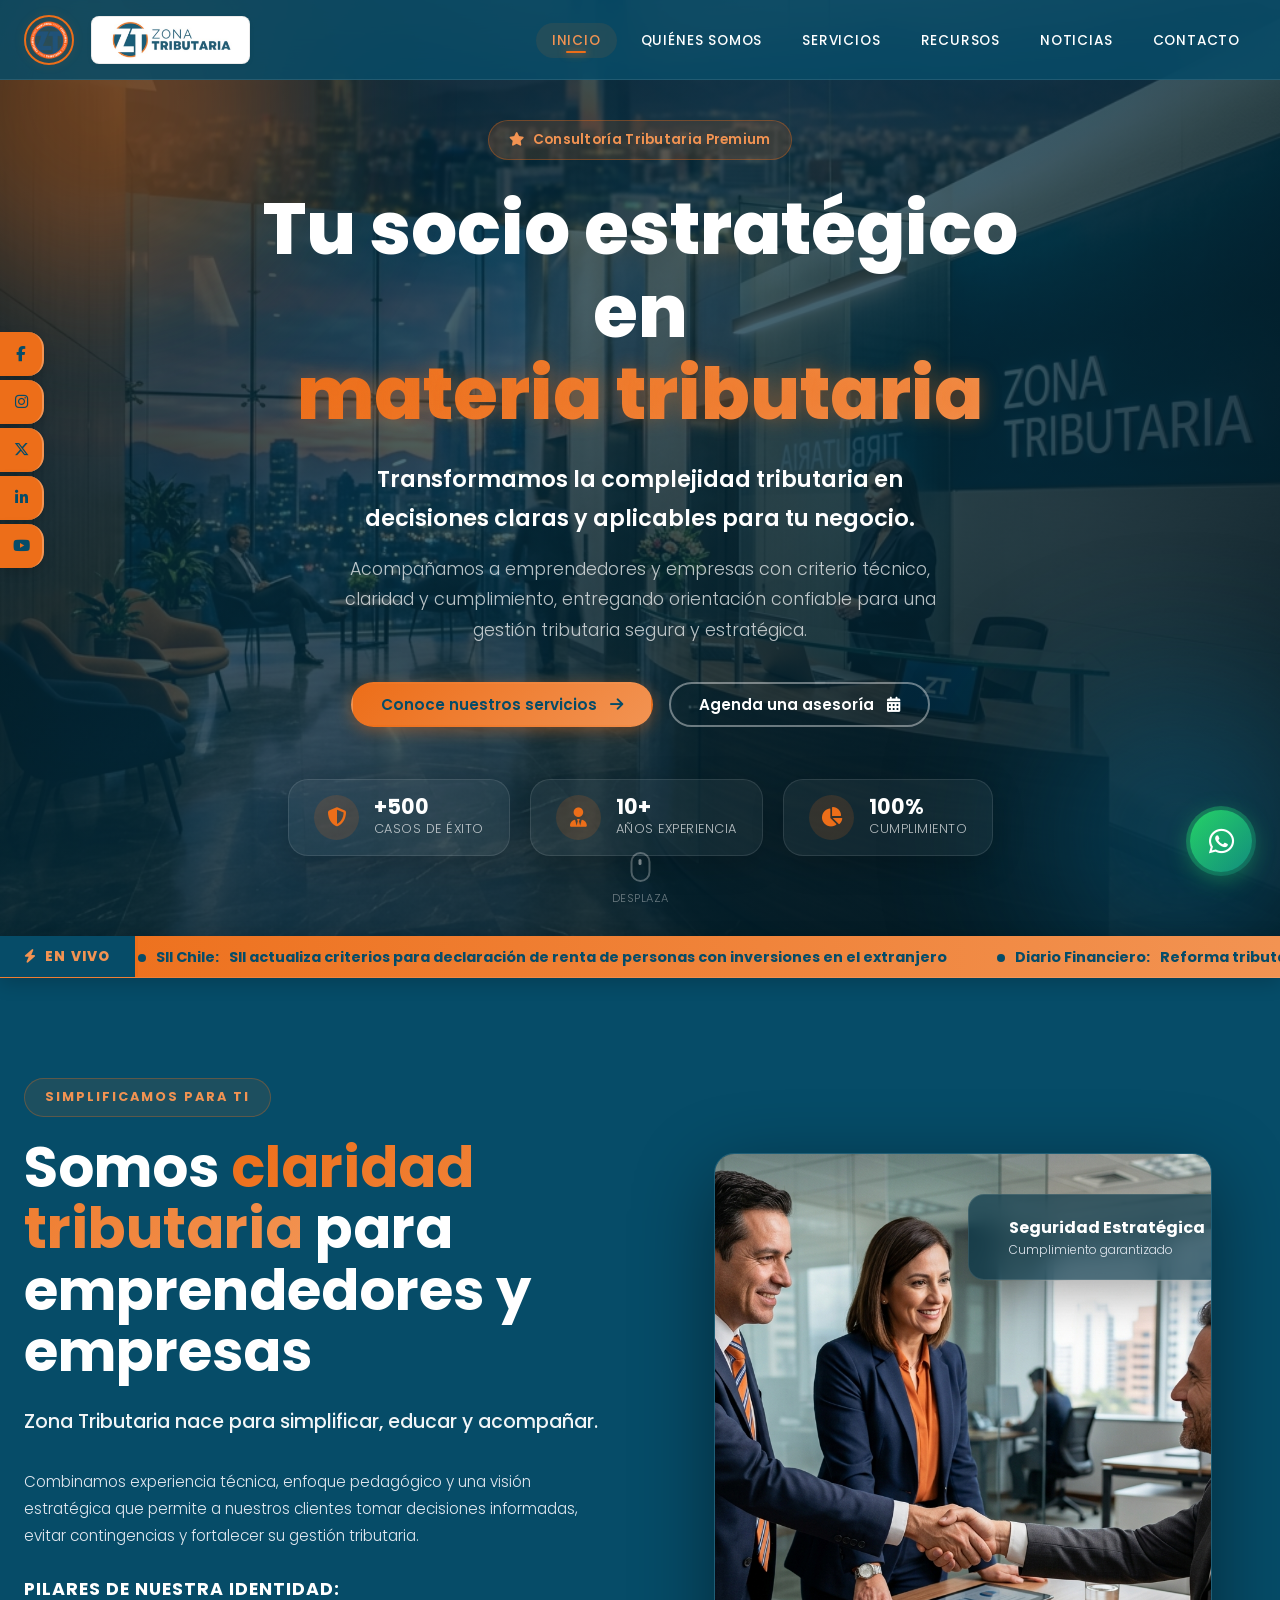
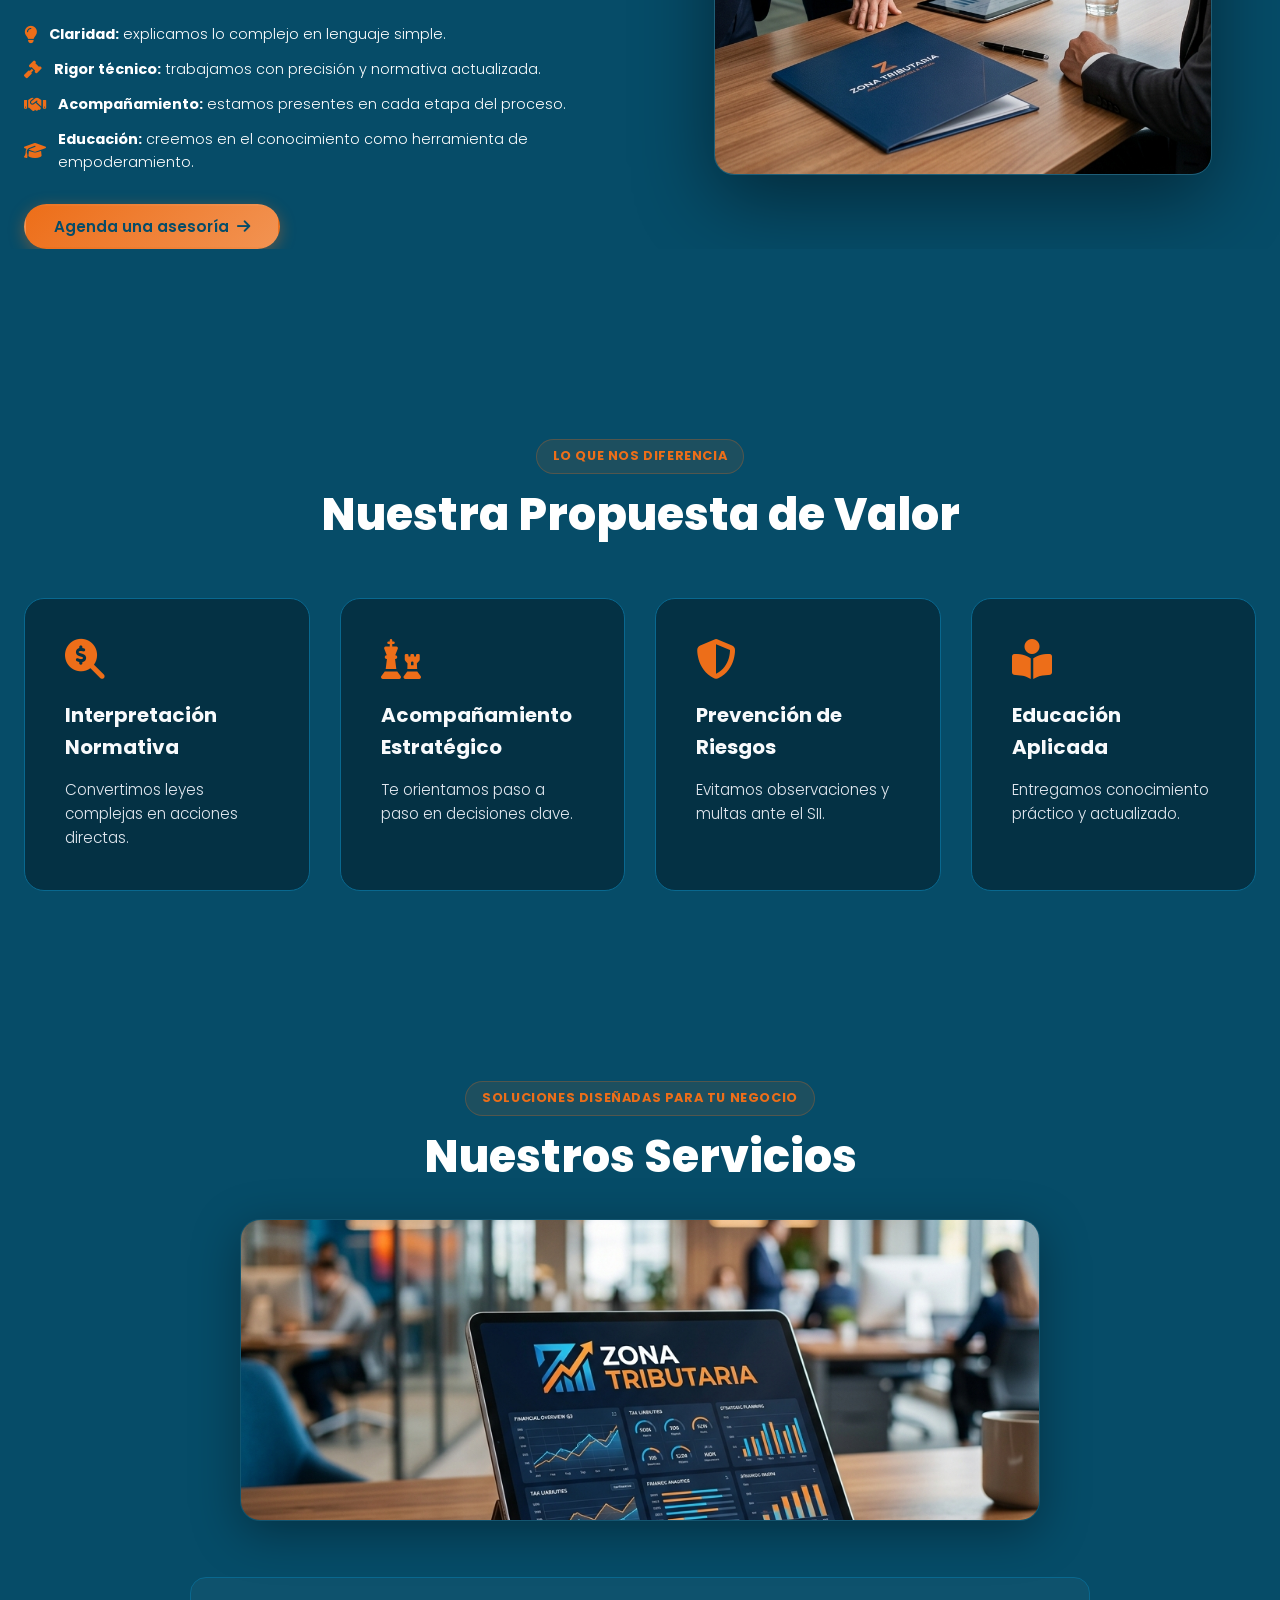
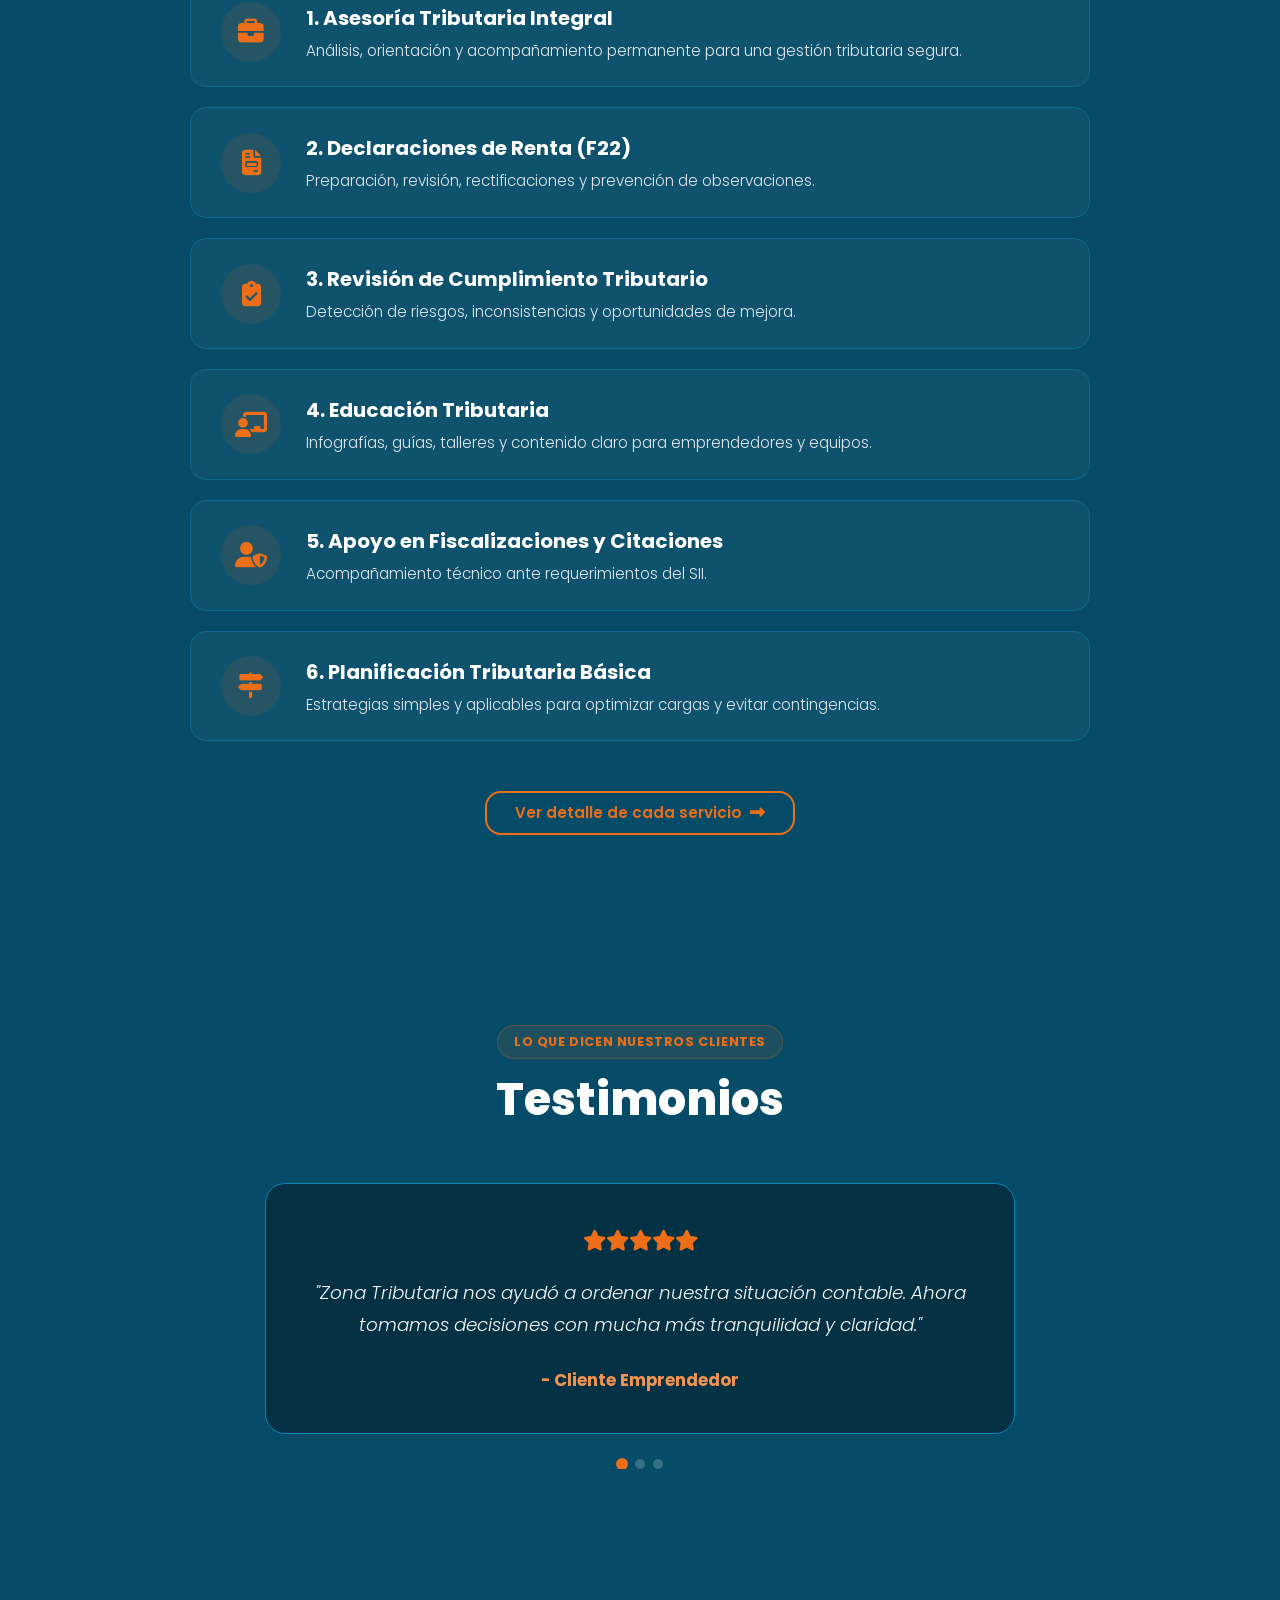
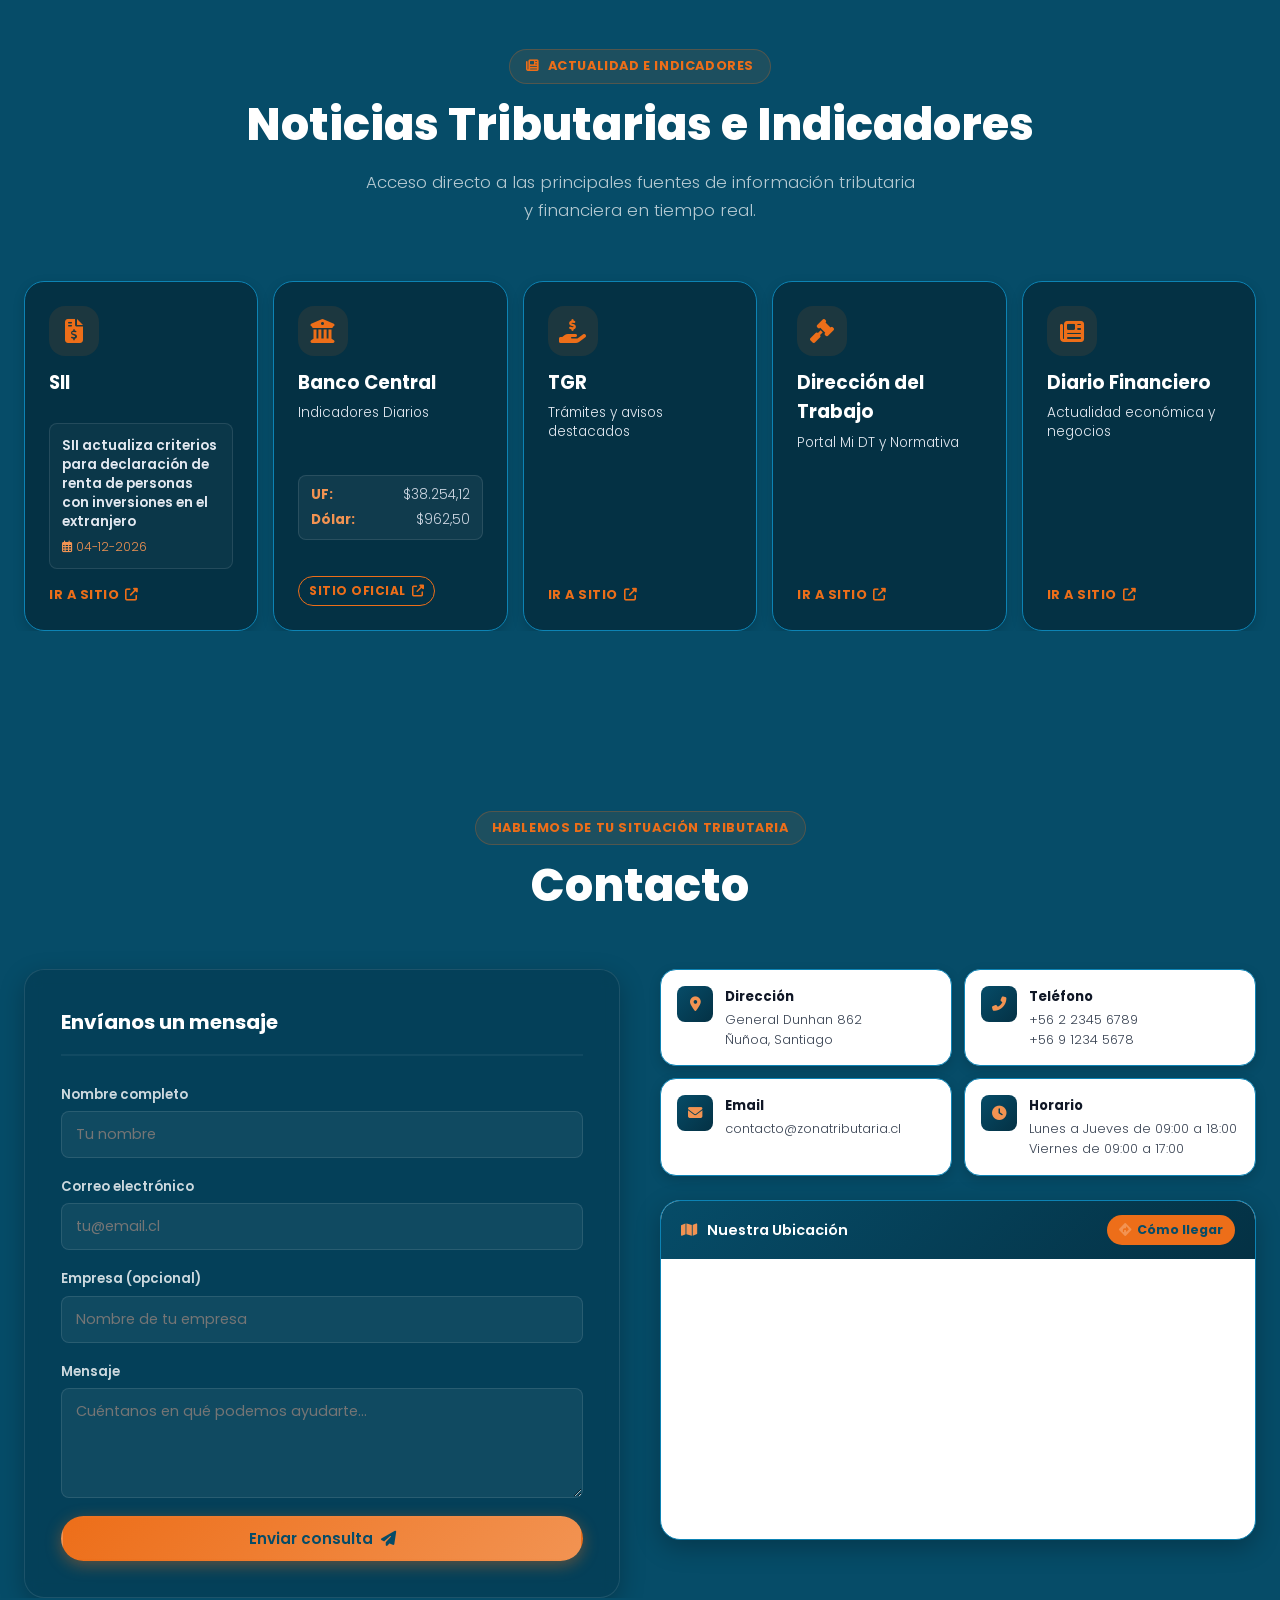
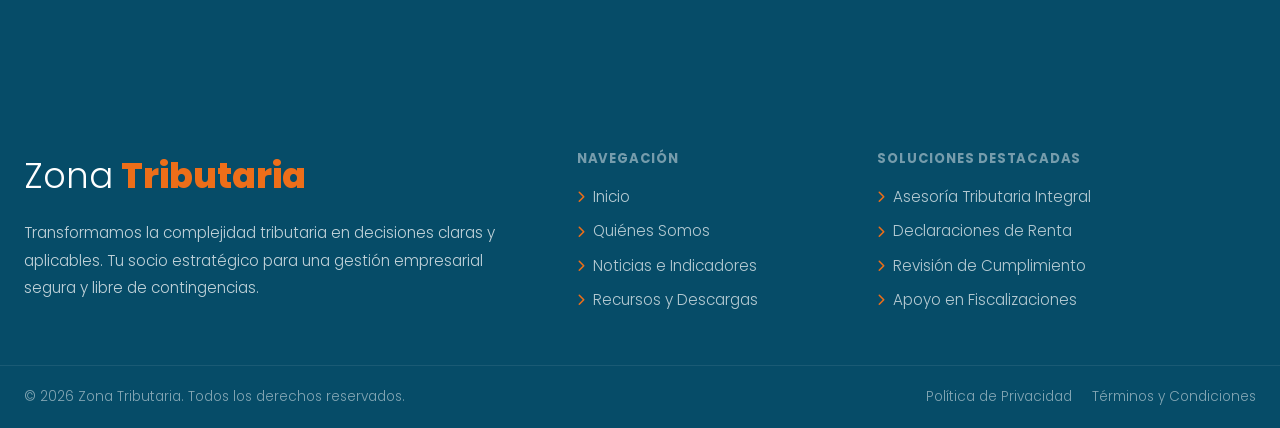
==== index.html @ 4802908a "Add files via upload" ====
<!DOCTYPE html>
<html lang="es">

<head>
  <meta charset="UTF-8" />
  <meta name="viewport" content="width=device-width, initial-scale=1.0" />
  <meta name="description"
    content="Zona Tributaria - Tu socio estratégico en materia tributaria. Consultoría y educación tributaria para emprendedores y empresas en Chile." />
  <meta name="keywords"
    content="zona tributaria, chile, impuestos, SII, asesoría tributaria, renta, declaración de renta, emprendedores, pymes" />
  <meta property="og:title" content="Zona Tributaria | Consultoría y Educación Tributaria" />
  <meta property="og:description"
    content="Tu socio estratégico en materia tributaria. Transformamos la complejidad tributaria en decisiones claras." />
  <title>Zona Tributaria | Asesoría Tributaria para Emprendedores y Empresas</title>
  <link rel="preconnect" href="https://fonts.googleapis.com" />
  <link rel="preconnect" href="https://fonts.gstatic.com" crossorigin />
  <link href="https://fonts.googleapis.com/css2?family=Poppins:wght@300;400;500;600;700;800&display=swap"
    rel="stylesheet" />
  <link rel="stylesheet" href="https://cdnjs.cloudflare.com/ajax/libs/font-awesome/6.5.0/css/all.min.css" />
  <link rel="stylesheet" href="styles.css" />
  <link rel="icon" type="image/png" href="logo_circular.png?v=3" />
  <link rel="shortcut icon" href="logo_circular.png?v=3" type="image/png">
</head>

<body>

  <!-- ===== SOCIAL MEDIA LEFT SIDEBAR ===== -->
  <div class="social-sidebar">
    <div class="social-sidebar-links">
      <a href="https://web.facebook.com/groups/2073895356756518" target="_blank" rel="noopener"
        class="social-link facebook" title="Facebook">
        <i class="fab fa-facebook-f"></i>
      </a>
      <a href="https://www.instagram.com/zonatributariachile" target="_blank" rel="noopener" class="social-link instagram"
        title="Instagram">
        <i class="fab fa-instagram"></i>
      </a>
      <a href="https://twitter.com/zonatributaria" target="_blank" rel="noopener" class="social-link twitter"
        title="Twitter / X">
        <i class="fab fa-x-twitter"></i>
      </a>
      <a href="https://www.linkedin.com/company/zonatributaria" target="_blank" rel="noopener"
        class="social-link linkedin" title="LinkedIn">
        <i class="fab fa-linkedin-in"></i>
      </a>
      <a href="https://www.youtube.com/@zonatributaria" target="_blank" rel="noopener" class="social-link youtube"
        title="YouTube">
        <i class="fab fa-youtube"></i>
      </a>
    </div>
  </div>

  <!-- ===== FLOATING WHATSAPP BUTTON ===== -->
  <a href="https://wa.me/56912345678?text=Hola%2C%20me%20gustar%C3%ADa%20consultar%20sobre%20asesor%C3%ADa%20tributaria"
    target="_blank" rel="noopener" class="whatsapp-fab" id="whatsapp-fab" title="Contáctanos por WhatsApp">
    <i class="fab fa-whatsapp"></i>
    <span class="whatsapp-tooltip">¡Escríbenos!</span>
  </a>

  <!-- ===== HEADER / NAVBAR ===== -->
  <header class="header" id="header">
    <nav class="navbar">
      <a href="#inicio" class="nav-brand">
        <img src="logo_circular.png" alt="Zona Tributaria Icono" class="logo-img">
        <img src="logo_horizontal.png" alt="Zona Tributaria Logo" class="logo-horizontal" style="margin-left: 5px;">
      </a>
      <button class="nav-toggle" id="nav-toggle" aria-label="Menú">
        <span></span><span></span><span></span>
      </button>
      <ul class="nav-menu" id="nav-menu">
        <li><a href="#inicio" class="nav-link active">Inicio</a></li>
        <li><a href="#nosotros" class="nav-link">Quiénes Somos</a></li>
        <li><a href="#servicios" class="nav-link">Servicios</a></li>
        <li><a href="recursos.html" class="nav-link">Recursos</a></li>
        <li><a href="#noticias" class="nav-link">Noticias</a></li>
        <li><a href="#contacto" class="nav-link">Contacto</a></li>
      </ul>
    </nav>
  </header>

  <!-- ===== HERO SECTION ===== -->
  <section class="hero" id="inicio">
    <div class="hero-blobs">
      <div class="blob blob-1"></div>
      <div class="blob blob-2"></div>
    </div>

    <div class="hero-slider">
      <div class="slide active" style="background-image: url('hero_img.png');">
      </div>
      <div class="hero-overlay-dynamic"></div>
    </div>

    <div class="hero-content">
      <div class="hero-badge">
        <i class="fas fa-star"></i> Consultoría Tributaria Premium
      </div>

      <h1 class="hero-title">
        Tu socio estratégico en <br> <span class="hero-highlight glow-text">materia tributaria</span>
      </h1>

      <p class="hero-subtitle main-subtitle">
        Transformamos la complejidad tributaria en decisiones claras y aplicables para tu negocio.
      </p>

      <p class="hero-subtitle secondary-subtitle">
        Acompañamos a emprendedores y empresas con criterio técnico, claridad y cumplimiento, entregando orientación
        confiable para una gestión tributaria segura y estratégica.
      </p>

      <div class="hero-actions">
        <a href="#servicios" class="btn btn-primary pulse-btn">
          Conoce nuestros servicios <i class="fas fa-arrow-right" style="margin-left: 5px;"></i>
        </a>
        <a href="#contacto" class="btn btn-outline glass-btn">
          Agenda una asesoría <i class="fas fa-calendar-alt" style="margin-left: 5px;"></i>
        </a>
      </div>

      <div class="hero-stats-row">
        <div class="hero-stat-card glass-panel">
          <div class="stat-icon-wrapper"><i class="fas fa-shield-alt stat-icon"></i></div>
          <div class="stat-info">
            <span class="stat-val">+500</span>
            <span class="stat-text">Casos de Éxito</span>
          </div>
        </div>
        <div class="hero-stat-card glass-panel">
          <div class="stat-icon-wrapper"><i class="fas fa-user-tie stat-icon"></i></div>
          <div class="stat-info">
            <span class="stat-val">10+</span>
            <span class="stat-text">Años Experiencia</span>
          </div>
        </div>
        <div class="hero-stat-card glass-panel">
          <div class="stat-icon-wrapper"><i class="fas fa-chart-pie stat-icon"></i></div>
          <div class="stat-info">
            <span class="stat-val">100%</span>
            <span class="stat-text">Cumplimiento</span>
          </div>
        </div>
      </div>
    </div>

    <div class="hero-scroll-indicator">
      <div class="scroll-mouse">
        <div class="scroll-wheel"></div>
      </div>
      <span>Desplaza</span>
    </div>
  </section>

  <!-- ===== TICKER DE NOTICIAS ===== -->
  <div class="news-ticker">
    <div class="ticker-label">
      <i class="fas fa-bolt"></i> EN VIVO
    </div>
    <div class="ticker-wrapper">
      <div class="ticker-content" id="ticker-content">
        <span>Cargando noticias tributarias...</span>
      </div>
    </div>
  </div>



  <!-- ===== SECCIÓN QUIÉNES SOMOS ===== -->
  <section class="section about-remodel" id="nosotros">
    <div class="container">
      <div class="about-flex">
        <div class="about-content-modern">
          <div class="section-tag-modern">Simplificamos para ti</div>
          <h2 class="section-title-modern">Somos <span class="text-gradient-gold">claridad tributaria</span> para
            emprendedores y empresas</h2>
          <p class="about-p-main">
            Zona Tributaria nace para simplificar, educar y acompañar.
          </p>
          <p class="about-p-sub">
            Combinamos experiencia técnica, enfoque pedagógico y una visión estratégica que permite a nuestros clientes
            tomar decisiones informadas, evitar contingencias y fortalecer su gestión tributaria.
          </p>

          <div class="team-subtitle">Pilares de nuestra identidad:</div>
          <div class="about-list-modern">
            <div class="list-item-modern">
              <i class="fas fa-lightbulb"></i>
              <span><strong>Claridad:</strong> explicamos lo complejo en lenguaje simple.</span>
            </div>
            <div class="list-item-modern">
              <i class="fas fa-gavel"></i>
              <span><strong>Rigor técnico:</strong> trabajamos con precisión y normativa actualizada.</span>
            </div>
            <div class="list-item-modern">
              <i class="fas fa-handshake"></i>
              <span><strong>Acompañamiento:</strong> estamos presentes en cada etapa del proceso.</span>
            </div>
            <div class="list-item-modern">
              <i class="fas fa-graduation-cap"></i>
              <span><strong>Educación:</strong> creemos en el conocimiento como herramienta de empoderamiento.</span>
            </div>
          </div>
          <a href="#contacto" class="btn btn-primary" style="margin-top: 30px;">
            Agenda una asesoría <i class="fas fa-arrow-right"></i>
          </a>
        </div>

        <div class="about-visual-modern">
          <div class="main-img-container">
            <img src="about_img.png" alt="Claridad Tributaria" class="about-img-main">
            <div class="glass-float-card">
              <i class="fas fa-shield-check"></i>
              <div>
                <strong>Seguridad Estratégica</strong>
                <p>Cumplimiento garantizado</p>
              </div>
            </div>
          </div>
        </div>
      </div>
    </div>
  </section>

  <!-- ===== SECCIÓN PROPUESTA DE VALOR ===== -->
  <section class="section" id="propuesta">
    <div class="container">
      <div class="section-header">
        <div class="section-tag">Lo que nos diferencia</div>
        <h2 class="section-title">Nuestra Propuesta de Valor</h2>
      </div>
      <div class="value-prop-grid">
        <div class="value-card">
          <i class="fas fa-search-dollar value-icon"></i>
          <h3><strong>Interpretación Normativa</strong></h3>
          <p>Convertimos leyes complejas en acciones directas.</p>
        </div>
        <div class="value-card">
          <i class="fas fa-chess value-icon"></i>
          <h3><strong>Acompañamiento Estratégico</strong></h3>
          <p>Te orientamos paso a paso en decisiones clave.</p>
        </div>
        <div class="value-card">
          <i class="fas fa-shield-alt value-icon"></i>
          <h3><strong>Prevención de Riesgos</strong></h3>
          <p>Evitamos observaciones y multas ante el SII.</p>
        </div>
        <div class="value-card">
          <i class="fas fa-book-reader value-icon"></i>
          <h3><strong>Educación Aplicada</strong></h3>
          <p>Entregamos conocimiento práctico y actualizado.</p>
        </div>
      </div>
    </div>
  </section>

  <!-- ===== SECCIÓN SERVICIOS ===== -->
  <section class="section services-section" id="servicios">
    <div class="container">
      <div class="section-header">
        <div class="section-tag">Soluciones diseñadas para tu negocio</div>
        <h2 class="section-title">Nuestros Servicios</h2>
        <div class="section-image-decorative">
          <img src="services_img.png" alt="Servicios Estratégicos" class="decorative-img-sm">
        </div>
      </div>
      <div class="services-list">
        <!-- Item 1 -->
        <div class="service-list-item">
          <div class="service-list-icon"><i class="fas fa-briefcase"></i></div>
          <div class="service-list-content">
            <h3>1. Asesoría Tributaria Integral</h3>
            <p>Análisis, orientación y acompañamiento permanente para una gestión tributaria segura.</p>
          </div>
        </div>
        <!-- Item 2 -->
        <div class="service-list-item">
          <div class="service-list-icon"><i class="fas fa-file-invoice"></i></div>
          <div class="service-list-content">
            <h3>2. Declaraciones de Renta (F22)</h3>
            <p>Preparación, revisión, rectificaciones y prevención de observaciones.</p>
          </div>
        </div>
        <!-- Item 3 -->
        <div class="service-list-item">
          <div class="service-list-icon"><i class="fas fa-clipboard-check"></i></div>
          <div class="service-list-content">
            <h3>3. Revisión de Cumplimiento Tributario</h3>
            <p>Detección de riesgos, inconsistencias y oportunidades de mejora.</p>
          </div>
        </div>
        <!-- Item 4 -->
        <div class="service-list-item">
          <div class="service-list-icon"><i class="fas fa-chalkboard-teacher"></i></div>
          <div class="service-list-content">
            <h3>4. Educación Tributaria</h3>
            <p>Infografías, guías, talleres y contenido claro para emprendedores y equipos.</p>
          </div>
        </div>
        <!-- Item 5 -->
        <div class="service-list-item">
          <div class="service-list-icon"><i class="fas fa-user-shield"></i></div>
          <div class="service-list-content">
            <h3>5. Apoyo en Fiscalizaciones y Citaciones</h3>
            <p>Acompañamiento técnico ante requerimientos del SII.</p>
          </div>
        </div>
        <!-- Item 6 -->
        <div class="service-list-item">
          <div class="service-list-icon"><i class="fas fa-map-signs"></i></div>
          <div class="service-list-content">
            <h3>6. Planificación Tributaria Básica</h3>
            <p>Estrategias simples y aplicables para optimizar cargas y evitar contingencias.</p>
          </div>
        </div>
      </div>
      <div style="text-align: center; margin-top: 50px;">
        <a href="#contacto" class="btn btn-outline-gold">
          Ver detalle de cada servicio <i class="fas fa-long-arrow-alt-right"></i>
        </a>
      </div>
    </div>
  </section>

  <!-- La sección Metodología de Trabajo ha sido temporalmente removida para simplificar el flujo visual -->



  <!-- ===== SECCIÓN TESTIMONIOS ===== -->
  <section class="section testimonials-section" id="testimonios">
    <div class="container">
      <div class="section-header">
        <div class="section-tag">Lo que dicen nuestros clientes</div>
        <h2 class="section-title">Testimonios</h2>
      </div>
      <div class="testimonials-carousel-container">
        <div class="testimonials-carousel" id="testimonials-carousel">
          <!-- Slide 1 -->
          <div class="testimonial-slide active">
            <div class="testimonial-stars">
              <i class="fas fa-star"></i><i class="fas fa-star"></i><i class="fas fa-star"></i><i class="fas fa-star"></i><i class="fas fa-star"></i>
            </div>
            <p class="testimonial-text">"Zona Tributaria nos ayudó a ordenar nuestra situación contable. Ahora tomamos decisiones con mucha más tranquilidad y claridad."</p>
            <h4 class="testimonial-author">- Cliente Emprendedor</h4>
          </div>
          <!-- Slide 2 -->
          <div class="testimonial-slide">
            <div class="testimonial-stars">
              <i class="fas fa-star"></i><i class="fas fa-star"></i><i class="fas fa-star"></i><i class="fas fa-star"></i><i class="fas fa-star"></i>
            </div>
            <p class="testimonial-text">"Excelente servicio. Transformaron la complejidad tributaria en decisiones claras y aplicables para mi negocio."</p>
            <h4 class="testimonial-author">- Cliente Pyme</h4>
          </div>
          <!-- Slide 3 -->
          <div class="testimonial-slide">
            <div class="testimonial-stars">
              <i class="fas fa-star"></i><i class="fas fa-star"></i><i class="fas fa-star"></i><i class="fas fa-star"></i><i class="fas fa-star"></i>
            </div>
            <p class="testimonial-text">"La precisión y rapidez en la declaración de renta superó mis expectativas. Un aliado estratégico imprescindible."</p>
            <h4 class="testimonial-author">- Profesional Independiente</h4>
          </div>
        </div>
        <div class="carousel-dots" id="carousel-dots">
          <span class="dot active" data-index="0"></span>
          <span class="dot" data-index="1"></span>
          <span class="dot" data-index="2"></span>
        </div>
      </div>
    </div>
  </section>

  <!-- ===== SECCIÓN NOTICIAS TRIBUTARIAS ===== -->
  <section class="section news-section" id="noticias">
    <div class="container">
      <div class="section-header">
        <div class="section-tag"><i class="fas fa-newspaper"></i> Actualidad e Indicadores</div>
        <h2 class="section-title">Noticias Tributarias e Indicadores</h2>
        <p class="section-subtitle">Acceso directo a las principales fuentes de información tributaria y financiera en tiempo real.</p>
      </div>

      <div class="news-indicators-grid">
        <!-- 1. SII -->
        <a href="https://www.sii.cl/destacados/" target="_blank" rel="noopener" class="indicator-card">
          <div class="indicator-top">
            <div class="indicator-icon-wrap"><i class="fas fa-file-invoice-dollar"></i></div>
            <div class="indicator-info">
              <h3>SII</h3>
            </div>
          </div>
          <div id="sii-news-dynamic" class="dynamic-news-feed">
            <div class="spinner-mini"></div><span style="font-size: 0.8rem; color: var(--text-secondary);">Actualizando...</span>
          </div>
          <span class="indicator-badge">Ir a Sitio <i class="fas fa-external-link-alt"></i></span>
        </a>

        <!-- 2. Banco Central -->
        <div class="indicator-card">
          <div class="indicator-top">
            <div class="indicator-icon-wrap"><i class="fas fa-university"></i></div>
            <div class="indicator-info">
              <h3>Banco Central</h3>
              <p>Indicadores Diarios</p>
            </div>
          </div>
          <div class="dynamic-rates">
            <span class="rate-item"><strong>UF:</strong> <span id="uf-val">Cargando...</span></span>
            <span class="rate-item"><strong>Dólar:</strong> <span id="dolar-val">Cargando...</span></span>
          </div>
          <a href="https://www.bcentral.cl" target="_blank" rel="noopener" class="indicator-badge outline">Sitio Oficial <i class="fas fa-external-link-alt"></i></a>
        </div>

        <!-- 3. TGR -->
        <a href="https://www.tgr.cl/destacados/" target="_blank" rel="noopener" class="indicator-card">
          <div class="indicator-top">
            <div class="indicator-icon-wrap"><i class="fas fa-hand-holding-usd"></i></div>
            <div class="indicator-info">
              <h3>TGR</h3>
              <p>Trámites y avisos destacados</p>
            </div>
          </div>
          <span class="indicator-badge">Ir a Sitio <i class="fas fa-external-link-alt"></i></span>
        </a>

        <!-- 4. DT -->
        <a href="https://midt.dirtrab.cl/" target="_blank" rel="noopener" class="indicator-card">
          <div class="indicator-top">
            <div class="indicator-icon-wrap"><i class="fas fa-gavel"></i></div>
            <div class="indicator-info">
              <h3>Dirección del Trabajo</h3>
              <p>Portal Mi DT y Normativa</p>
            </div>
          </div>
          <span class="indicator-badge">Ir a Sitio <i class="fas fa-external-link-alt"></i></span>
        </a>

        <!-- 5. Diario Financiero -->
        <a href="https://www.df.cl" target="_blank" rel="noopener" class="indicator-card">
          <div class="indicator-top">
            <div class="indicator-icon-wrap"><i class="fas fa-newspaper"></i></div>
            <div class="indicator-info">
              <h3>Diario Financiero</h3>
              <p>Actualidad económica y negocios</p>
            </div>
          </div>
          <span class="indicator-badge">Ir a Sitio <i class="fas fa-external-link-alt"></i></span>
        </a>
      </div>
    </div>
  </section>

  <!-- ===== SECCIÓN CONTACTO ===== -->
  <section class="section contact-section" id="contacto">
    <div class="container">
      <div class="section-header">
        <div class="section-tag">Hablemos de tu situación tributaria</div>
        <h2 class="section-title">Contacto</h2>
      </div>
      <div class="contact-grid">
        <!-- Formulario -->
        <div class="contact-form-wrap">
          <h3 class="contact-form-title">Envíanos un mensaje</h3>
          <form class="contact-form" id="contact-form" novalidate>
            <div class="form-group">
              <label for="nombre">Nombre completo</label>
              <input type="text" id="nombre" name="nombre" placeholder="Tu nombre" required />
            </div>
            <div class="form-group">
              <label for="email">Correo electrónico</label>
              <input type="email" id="email" name="email" placeholder="tu@email.cl" required />
            </div>
            <div class="form-group">
              <label for="empresa">Empresa (opcional)</label>
              <input type="text" id="empresa" name="empresa" placeholder="Nombre de tu empresa" />
            </div>
            <div class="form-group">
              <label for="mensaje">Mensaje</label>
              <textarea id="mensaje" name="mensaje" rows="4" placeholder="Cuéntanos en qué podemos ayudarte..."
                required></textarea>
            </div>
            <button type="submit" class="btn btn-primary btn-full" id="submit-btn">
              Enviar consulta <i class="fas fa-paper-plane"></i>
            </button>
            <div class="form-success" id="form-success">
              <i class="fas fa-check-circle"></i>
              <p>¡Mensaje enviado con éxito! Te contactaremos a la brevedad.</p>
            </div>
          </form>
        </div>

        <!-- Info de contacto + Mapa -->
        <div class="contact-info-wrap">
          <div class="contact-info-cards">
            <div class="contact-info-card">
              <div class="contact-icon"><i class="fas fa-map-marker-alt"></i></div>
              <div>
                <h4>Dirección</h4>
                <p>General Dunhan 862<br />Ñuñoa, Santiago</p>
              </div>
            </div>
            <div class="contact-info-card">
              <div class="contact-icon"><i class="fas fa-phone-alt"></i></div>
              <div>
                <h4>Teléfono</h4>
                <p>+56 2 2345 6789<br />+56 9 1234 5678</p>
              </div>
            </div>
            <div class="contact-info-card">
              <div class="contact-icon"><i class="fas fa-envelope"></i></div>
              <div>
                <h4>Email</h4>
                <p>contacto@zonatributaria.cl</p>
              </div>
            </div>
            <div class="contact-info-card">
              <div class="contact-icon"><i class="fas fa-clock"></i></div>
              <div>
                <h4>Horario</h4>
                <p>Lunes a Jueves de 09:00 a 18:00<br />Viernes de 09:00 a 17:00</p>
              </div>
            </div>
          </div>

          <!-- Mapa Google Maps embed -->
          <div class="map-container">
            <div class="map-header">
              <i class="fas fa-map"></i>
              <span>Nuestra Ubicación</span>
              <a href="https://maps.google.com/?q=General+Dunhan+862,+Ñuñoa,+Santiago,+Chile" target="_blank" rel="noopener"
                class="map-directions">
                <i class="fas fa-directions"></i> Cómo llegar
              </a>
            </div>
            <div class="map-embed">
              <iframe id="location-map"
                src="https://maps.google.com/maps?q=General%20Dunhan%20862,%20%C3%91u%C3%B1oa,%20Santiago,%20Chile&t=&z=15&ie=UTF8&iwloc=&output=embed"
                width="100%" height="280" style="border:0;" allowfullscreen="" loading="lazy"
                referrerpolicy="no-referrer-when-downgrade" title="Ubicación Zona Tributaria Chile">
              </iframe>
            </div>
          </div>
        </div>
      </div>
    </div>
  </section>

  <!-- ===== FOOTER ===== -->
  <footer class="footer">
    <div class="footer-top">
      <div class="container">
        <div class="footer-grid">
          <!-- Información de Marca -->
          <div class="footer-brand">
            <h3 class="footer-text-logo"><span class="brand-zona">Zona</span> <span class="brand-tributaria">Tributaria</span></h3>
            <p class="footer-tagline">Transformamos la complejidad tributaria en decisiones claras y aplicables. Tu socio estratégico para una gestión empresarial segura y libre de contingencias.</p>
          </div>
          
          <!-- Enlaces Rápidos -->
          <div class="footer-links-col">
            <h4>Navegación</h4>
            <ul>
              <li><a href="#inicio"><i class="fas fa-chevron-right"></i> Inicio</a></li>
              <li><a href="#nosotros"><i class="fas fa-chevron-right"></i> Quiénes Somos</a></li>
              <li><a href="#noticias"><i class="fas fa-chevron-right"></i> Noticias e Indicadores</a></li>
              <li><a href="recursos.html"><i class="fas fa-chevron-right"></i> Recursos y Descargas</a></li>
            </ul>
          </div>

          <!-- Servicios Destacados -->
          <div class="footer-links-col">
            <h4>Soluciones Destacadas</h4>
            <ul>
              <li><a href="#servicios"><i class="fas fa-chevron-right"></i> Asesoría Tributaria Integral</a></li>
              <li><a href="#servicios"><i class="fas fa-chevron-right"></i> Declaraciones de Renta</a></li>
              <li><a href="#servicios"><i class="fas fa-chevron-right"></i> Revisión de Cumplimiento</a></li>
              <li><a href="#servicios"><i class="fas fa-chevron-right"></i> Apoyo en Fiscalizaciones</a></li>
            </ul>
          </div>

        </div>
      </div>
    </div>
    <div class="footer-bottom">
      <div class="container">
        <div class="footer-bottom-flex">
          <p>&copy; 2026 Zona Tributaria. Todos los derechos reservados.</p>
          <div class="footer-bottom-links">
            <a href="#">Política de Privacidad</a>
            <a href="#">Términos y Condiciones</a>
          </div>
        </div>
      </div>
    </div>
  </footer>

  <script src="script.js"></script>
</body>

</html>
---- styles.css ----
/* ============================================
   ZONA TRIBUTARIA CHILE - Premium Stylesheet
   ============================================ */

/* ---- CSS Custom Properties ---- */
:root {
  --primary: #064C68;
  --primary-light: #09688F;
  --secondary: #043144;
  --accent: #ED6E19;
  --accent-light: #F29352;
  --accent-gold: #ED6E19;
  --text-primary: #f8fafc;
  --text-secondary: #e2e8f0;
  --text-light: #cbd5e1;
  --link-color: #ED6E19;
  --white: #ffffff;
  --off-white: #f1f5f9;
  --surface: #043144;
  --border: #09688F;
  --border-light: #0d83b4;
  --shadow-sm: 0 4px 12px rgba(0,0,0,.15);
  --shadow-md: 0 8px 24px rgba(0,0,0,.25);
  --shadow-lg: 0 12px 48px rgba(0,0,0,.35);
  --shadow-xl: 0 24px 80px rgba(0,0,0,.45);
  --accent-glow: 0 0 24px rgba(237, 110, 25, 0.3);
  --radius-sm: 8px;
  --radius-md: 16px;
  --radius-lg: 20px;
  --radius-xl: 32px;
  --transition: all .3s cubic-bezier(.4,0,.2,1);
  --font-primary: 'Poppins', sans-serif;
  --font-display: 'Poppins', sans-serif;
  --nav-height: 80px;
}

/* ---- Reset & Base ---- */
*, *::before, *::after { box-sizing: border-box; margin: 0; padding: 0; }
html { scroll-behavior: smooth; scroll-padding-top: var(--nav-height); }
body {
  font-family: var(--font-primary);
  color: var(--text-primary);
  background: var(--primary);
  line-height: 1.6;
  overflow-x: hidden;
  font-weight: 300;
}
.brand-zona { font-weight: 300; }
.brand-tributaria { font-weight: 800; }
img { max-width: 100%; display: block; }
a { text-decoration: none; color: inherit; }
ul { list-style: none; }
input, textarea, select, button { font-family: var(--font-primary); }

/* ---- Scrollbar ---- */
::-webkit-scrollbar { width: 8px; }
::-webkit-scrollbar-track { background: var(--primary); }
::-webkit-scrollbar-thumb { background: var(--accent); border-radius: 4px; }
::-webkit-scrollbar-thumb:hover { background: var(--accent-light); }

/* ============================================
   SOCIAL MEDIA PILL SIDEBAR (Left)
   ============================================ */
.social-sidebar {
  position: fixed;
  left: 0;
  top: 50%;
  transform: translateY(-50%);
  z-index: 900;
  display: flex;
  flex-direction: column;
  align-items: flex-start;
}

.social-sidebar-links {
  display: flex;
  flex-direction: column;
  gap: 4px;
}

.social-link {
  width: 44px;
  height: 44px;
  border-radius: 0 var(--radius-md) var(--radius-md) 0;
  display: flex;
  align-items: center;
  justify-content: center;
  color: var(--primary);
  background: var(--accent);
  font-size: .95rem;
  transition: var(--transition);
  box-shadow: var(--shadow-sm);
  position: relative;
  overflow: hidden;
  border-right: 2px solid var(--accent-light);
}
.social-link:hover { width: 52px; background: var(--accent-light); }
.social-link.facebook, .social-link.instagram, .social-link.twitter, .social-link.linkedin, .social-link.youtube { background: var(--accent); }

/* ============================================
   WHATSAPP FAB
   ============================================ */
.whatsapp-fab {
  position: fixed;
  bottom: 28px;
  right: 28px;
  z-index: 900;
  width: 62px;
  height: 62px;
  background: linear-gradient(135deg, #25d366, #128c7e);
  border-radius: 50%;
  display: flex;
  align-items: center;
  justify-content: center;
  color: #fff;
  font-size: 1.8rem;
  box-shadow: 0 6px 24px rgba(37,211,102,.45);
  transition: var(--transition);
  animation: pulse-wa 3s infinite;
}
.whatsapp-fab::after {
  content: '';
  position: absolute;
  inset: -4px;
  border-radius: 50%;
  background: inherit;
  opacity: 0.4;
  z-index: -1;
  animation: pulse-wa-glow 3s infinite;
}
.whatsapp-fab:hover {
  transform: scale(1.1) translateY(-3px);
  box-shadow: 0 10px 32px rgba(37,211,102,.55);
  animation: none;
}
.whatsapp-tooltip {
  position: absolute;
  right: 72px;
  top: 50%;
  transform: translateY(-50%);
  background: var(--primary);
  color: #fff;
  padding: 6px 14px;
  border-radius: var(--radius-sm);
  font-size: .8rem;
  font-weight: 600;
  white-space: nowrap;
  opacity: 0;
  pointer-events: none;
  transition: opacity .25s;
}
.whatsapp-tooltip::after {
  content: '';
  position: absolute;
  left: 100%;
  top: 50%;
  transform: translateY(-50%);
  border: 6px solid transparent;
  border-left-color: var(--primary);
}
.whatsapp-fab:hover .whatsapp-tooltip { opacity: 1; }

@keyframes pulse-wa {
  0%, 100% { transform: scale(1); }
  50%       { transform: scale(1.05); }
}
@keyframes pulse-wa-glow {
  0% { transform: scale(1); opacity: 0.6; }
  100% { transform: scale(1.5); opacity: 0; }
}

/* ============================================
   HEADER / NAVBAR
   ============================================ */
.header {
  position: fixed;
  top: 0; left: 0; right: 0;
  z-index: 1000;
  height: var(--nav-height);
  background: rgba(6, 76, 104, 0.85);
  backdrop-filter: blur(24px);
  -webkit-backdrop-filter: blur(24px);
  border-bottom: 1px solid rgba(255, 255, 255, 0.1);
  transition: all 0.4s cubic-bezier(0.16, 1, 0.3, 1);
  animation: nav-reveal 1s ease-out both;
}

@keyframes nav-reveal {
  from { transform: translateY(-100%); opacity: 0; }
  to { transform: translateY(0); opacity: 1; }
}
.header.scrolled {
  top: 15px;
  left: 2%;
  right: 2%;
  width: 96%;
  margin: 0 auto;
  border-radius: 50px;
  background: rgba(255, 255, 255, 0.95);
  box-shadow: 0 10px 40px rgba(0, 0, 0, 0.1), 0 0 0 1px rgba(237, 110, 25, 0.2);
  height: 70px;
  overflow: visible; /* Permite que el menú móvil se vea */
}

.header.scrolled::before {
  content: '';
  position: absolute;
  top: 0; left: -100%;
  width: 50%;
  height: 2px;
  background: linear-gradient(90deg, transparent, var(--accent), transparent);
  animation: border-beam 4s infinite linear;
  clip-path: inset(0 0 0 0 round 50px); /* Mantiene el rayo dentro de la forma de cápsula */
}

@keyframes border-beam {
  0% { left: -100%; }
  100% { left: 200%; }
}
.header.scrolled .nav-link {
  color: var(--primary);
  font-weight: 500;
}
.header.scrolled .nav-link:hover, .header.scrolled .nav-link.active {
  color: var(--accent);
}
.header.scrolled .nav-toggle span {
  background: var(--primary);
}
.navbar {
  max-width: 1280px;
  margin: 0 auto;
  padding: 0 24px;
  height: 100%;
  display: flex;
  align-items: center;
  justify-content: space-between;
  gap: 24px;
}
.nav-brand {
  display: flex;
  align-items: center;
  gap: 12px;
  cursor: pointer;
  height: 100%;
  transition: var(--transition);
  perspective: 1000px; /* Necesario para el efecto 3D */
}

.nav-brand:hover {
  transform: scale(1.1);
}

.logo-img {
  height: 50px;
  width: 50px;
  display: block;
  object-fit: cover;
  border-radius: 50%;
  animation: logo-spin-3d 8s linear infinite;
  filter: drop-shadow(0 0 5px rgba(237, 110, 25, 0.2));
  transition: var(--transition);
  border: 2px solid var(--accent);
  flex-shrink: 0;
}



.logo-banner {
  height: 45px;
  width: auto;
  display: block;
  object-fit: contain;
  transition: var(--transition);
  filter: drop-shadow(0 0 8px rgba(237, 110, 25, 0.2));
}

.nav-brand:hover .logo-img {
  animation-duration: 3s;
  filter: drop-shadow(0 0 15px rgba(237, 110, 25, 0.7));
  box-shadow: 0 0 20px rgba(237, 110, 25, 0.3);
}

.nav-brand:hover .logo-banner {
  filter: drop-shadow(0 0 12px rgba(237, 110, 25, 0.5));
}

@keyframes logo-spin-3d {
  from { transform: rotateY(0deg); }
  to { transform: rotateY(360deg); }
}

.footer-logo {
  display: flex;
  align-items: center;
  gap: 15px;
  margin-bottom: 20px;
  transition: var(--transition);
  perspective: 1000px;
}

.footer-logo:hover {
  transform: scale(1.1);
}

.logo-img-footer {
  height: 60px;
  width: 60px;
  display: block;
  object-fit: cover;
  border-radius: 50%;
  border: 2px solid var(--accent);
  animation: logo-spin-3d 12s linear infinite;
  opacity: 0.8;
  transition: var(--transition);
}

.logo-banner-footer {
  height: 55px;
  width: auto;
  object-fit: contain;
  opacity: 0.8;
  transition: var(--transition);
}

.footer-logo:hover .logo-img-footer,
.footer-logo:hover .logo-banner-footer {
  opacity: 1;
}

.footer-logo:hover .logo-img-footer {
  opacity: 1;
  filter: drop-shadow(0 0 15px rgba(237, 110, 25, 0.5));
}

.nav-menu {
  display: flex;
  align-items: center;
  gap: 8px;
}
.nav-link {
  font-size: .85rem;
  font-weight: 500;
  color: #ffffff;
  text-transform: uppercase;
  letter-spacing: .8px;
  transition: var(--transition);
  position: relative;
  padding: 8px 16px;
  border-radius: 100px;
  z-index: 1;
}

.nav-link::after {
  content: '';
  position: absolute;
  bottom: 5px;
  left: 50%;
  width: 0;
  height: 2px;
  background: var(--accent);
  transition: all 0.3s ease;
  transform: translateX(-50%);
  border-radius: 2px;
  box-shadow: 0 0 8px var(--accent);
}

.nav-link:hover::after, .nav-link.active::after {
  width: 20px;
}

.nav-link::before {
  content: '';
  position: absolute;
  inset: 0;
  background: rgba(237, 110, 25, 0.1);
  border-radius: 100px;
  transform: scale(0.8);
  opacity: 0;
  transition: all 0.4s cubic-bezier(0.175, 0.885, 0.32, 1.275);
  z-index: -1;
}

.nav-link:hover::before, .nav-link.active::before { 
  transform: scale(1);
  opacity: 1;
}

.nav-link:hover span {
  transform: translateY(-5px);
  color: var(--accent-light);
  text-shadow: 0 5px 15px rgba(237, 110, 25, 0.4);
}

.nav-link.active span {
  color: var(--accent-light);
}

.nav-link span {
  display: inline-block;
  pointer-events: none;
}

.nav-toggle {
  display: none;
  flex-direction: column;
  gap: 5px;
  background: none;
  border: none;
  cursor: pointer;
  padding: 4px;
}
.nav-toggle span {
  display: block;
  width: 24px; height: 2px;
  background: #fff;
  border-radius: 2px;
  transition: var(--transition);
}

/* ============================================
   HERO SECTION
   ============================================ */
.hero {
  min-height: 100vh;
  background: linear-gradient(135deg, #021822 0%, #043144 40%, #064C68 70%, #021822 100%);
  display: flex;
  flex-direction: column;
  align-items: center;
  justify-content: center;
  position: relative;
  overflow: hidden;
  padding: calc(var(--nav-height) + 40px) 24px 80px;
  text-align: center;
}

.hero-slider {
  position: absolute;
  inset: 0;
  z-index: 0;
  overflow: hidden;
  background: #043144;
}
.hero-slider .slide {
  position: absolute;
  inset: 0;
  background-size: cover;
  background-position: center;
  background-repeat: no-repeat;
  opacity: 0;
  transition: opacity 1.5s ease-in-out, transform 6s linear;
  transform: scale(1.05);
}
.hero-slider .slide.active {
  opacity: 1;
  transform: scale(1);
}
.hero-overlay {
  position: absolute;
  inset: 0;
  background: linear-gradient(135deg, rgba(2,24,34,0.92) 0%, rgba(4,49,68,0.85) 40%, rgba(2,24,34,0.95) 100%);
  z-index: 1;
}

.hero-overlay-dynamic {
  position: absolute;
  inset: 0;
  background: linear-gradient(135deg, rgba(2,24,34,0.92) 0%, rgba(4,49,68,0.7) 40%, rgba(2,24,34,0.95) 100%);
  z-index: 1;
}

.hero-blobs {
  position: absolute;
  inset: 0;
  z-index: 1;
  overflow: hidden;
  pointer-events: none;
}

.blob {
  position: absolute;
  filter: blur(80px);
  border-radius: 50%;
  opacity: 0.4;
  animation: float 10s infinite ease-in-out alternate;
}

.blob-1 {
  width: 400px;
  height: 400px;
  background: var(--accent);
  top: -100px;
  left: -100px;
}

.blob-2 {
  width: 300px;
  height: 300px;
  background: var(--primary-light);
  bottom: -50px;
  right: -50px;
  animation-delay: -5s;
}

@keyframes float {
  0% { transform: translate(0, 0) scale(1); }
  100% { transform: translate(30px, 50px) scale(1.1); }
}

.hero-content {
  position: relative;
  z-index: 2;
  max-width: 860px;
  margin: 0 auto;
}
.hero-badge {
  display: inline-flex;
  align-items: center;
  gap: 8px;
  background: rgba(237,110,25,.15);
  border: 1px solid rgba(237,110,25,.35);
  color: var(--accent-light);
  padding: 8px 20px;
  border-radius: 100px;
  font-size: .85rem;
  font-weight: 600;
  margin-bottom: 28px;
  letter-spacing: .3px;
  animation: fadeInDown .8s ease both;
}
.hero-title {
  font-family: var(--font-display);
  font-size: clamp(2.4rem, 6vw, 4.5rem);
  font-weight: 800;
  color: #fff;
  line-height: 1.15;
  margin-bottom: 24px;
  animation: fadeInUp .8s ease .2s both;
}
.hero-highlight {
  background: linear-gradient(135deg, var(--accent), var(--accent-light));
  -webkit-background-clip: text;
  -webkit-text-fill-color: transparent;
  background-clip: text;
  font-weight: 800;
}

.glow-text {
  text-shadow: 0 0 20px rgba(237, 110, 25, 0.4);
}

.hero-subtitle {
  font-size: clamp(.95rem, 2vw, 1.15rem);
  color: rgba(255,255,255,.72);
  max-width: 600px;
  margin: 0 auto 36px;
  line-height: 1.75;
  animation: fadeInUp .8s ease .3s both;
}

.main-subtitle {
  font-weight: 600;
  font-size: 1.4rem;
  color: #fff;
  margin-bottom: 15px;
}

.secondary-subtitle {
  font-size: 1.1rem;
  max-width: 650px;
}

.hero-actions {
  display: flex;
  gap: 16px;
  justify-content: center;
  flex-wrap: wrap;
  margin-bottom: 52px;
  animation: fadeInUp .8s ease .45s both;
}

.pulse-btn {
  position: relative;
  overflow: hidden;
}

.pulse-btn::after {
  content: '';
  position: absolute;
  top: 50%;
  left: 50%;
  width: 300%;
  padding-top: 300%;
  background: rgba(255, 255, 255, 0.2);
  border-radius: 50%;
  transform: translate(-50%, -50%) scale(0);
  transition: transform 0.6s ease-out;
}

.pulse-btn:hover::after {
  transform: translate(-50%, -50%) scale(1);
}

.glass-btn {
  background: rgba(255, 255, 255, 0.1);
  backdrop-filter: blur(10px);
  -webkit-backdrop-filter: blur(10px);
  border: 1px solid rgba(255, 255, 255, 0.2);
}

.glass-btn:hover {
  background: rgba(255, 255, 255, 0.2);
  border-color: rgba(255, 255, 255, 0.4);
}

.hero-stats-row {
  display: flex;
  justify-content: center;
  gap: 20px;
  flex-wrap: wrap;
  margin-top: 40px;
  animation: fadeInUp .8s ease .6s both;
}

.hero-stat-card {
  display: flex;
  align-items: center;
  gap: 15px;
  padding: 15px 25px;
  border-radius: var(--radius-lg);
  background: rgba(255, 255, 255, 0.05);
  backdrop-filter: blur(12px);
  -webkit-backdrop-filter: blur(12px);
  border: 1px solid rgba(255, 255, 255, 0.1);
  box-shadow: 0 8px 32px rgba(0, 0, 0, 0.2);
  transition: transform 0.3s ease, border-color 0.3s ease;
}

.hero-stat-card:hover {
  transform: translateY(-5px);
  border-color: rgba(237, 110, 25, 0.5);
  background: rgba(255, 255, 255, 0.08);
}

.stat-icon-wrapper {
  width: 45px;
  height: 45px;
  border-radius: 50%;
  background: rgba(237, 110, 25, 0.15);
  display: flex;
  justify-content: center;
  align-items: center;
  color: var(--accent);
  font-size: 1.2rem;
}

.stat-info {
  display: flex;
  flex-direction: column;
  text-align: left;
}

.stat-val {
  font-weight: 700;
  font-size: 1.3rem;
  color: #fff;
  line-height: 1.1;
}

.stat-text {
  font-size: 0.8rem;
  color: rgba(255, 255, 255, 0.7);
  text-transform: uppercase;
  letter-spacing: 0.5px;
}

.hero-scroll-indicator {
  position: absolute;
  bottom: 28px; left: 50%;
  transform: translateX(-50%);
  display: flex;
  flex-direction: column;
  align-items: center;
  gap: 8px;
  color: rgba(255,255,255,.4);
  font-size: .7rem;
  letter-spacing: .5px;
  text-transform: uppercase;
  animation: fadeIn 1s ease 1.2s both;
}
.scroll-mouse {
  width: 20px; height: 30px;
  border: 2px solid rgba(255,255,255,.3);
  border-radius: 10px;
  display: flex;
  justify-content: center;
  padding-top: 5px;
}
.scroll-wheel {
  width: 3px; height: 6px;
  background: rgba(255,255,255,.5);
  border-radius: 2px;
  animation: scroll-anim 1.5s ease infinite;
}
@keyframes scroll-anim {
  0% { opacity: 1; transform: translateY(0); }
  100% { opacity: 0; transform: translateY(10px); }
}

/* ============================================
   BUTTONS
   ============================================ */
.btn {
  display: inline-flex;
  align-items: center;
  gap: 8px;
  padding: 13px 28px;
  border-radius: 50px;
  font-weight: 600;
  font-size: .95rem;
  cursor: pointer;
  border: 2px solid transparent;
  transition: var(--transition);
  text-decoration: none;
  line-height: 1;
}
.btn-primary {
  background: linear-gradient(135deg, var(--accent), var(--accent-light));
  color: var(--primary);
  box-shadow: 0 4px 16px rgba(237,110,25,.4);
}
.btn-primary:hover {
  transform: translateY(-2px);
  box-shadow: 0 8px 24px rgba(237,110,25,.5);
}
.btn-outline {
  background: transparent;
  color: #fff;
  border-color: rgba(255,255,255,.4);
}
.btn-outline:hover {
  background: rgba(255,255,255,.1);
  border-color: rgba(255,255,255,.8);
  transform: translateY(-2px);
}
.btn-outline-gold {
  background: transparent;
  color: var(--accent);
  border: 2px solid var(--accent);
  padding: 12px 28px;
  border-radius: var(--radius-md);
  font-weight: 600;
  cursor: pointer;
  display: inline-flex;
  align-items: center;
  gap: 8px;
  transition: var(--transition);
}
.btn-outline-gold:hover {
  background: var(--accent);
  color: var(--primary);
}
.btn-full { width: 100%; justify-content: center; }

/* ============================================
   NEWS TICKER
   ============================================ */
.news-ticker {
  background: linear-gradient(90deg, var(--accent) 0%, var(--accent-light) 100%);
  color: var(--primary);
  display: flex;
  align-items: center;
  height: 42px;
  overflow: hidden;
  position: sticky;
  top: var(--nav-height);
  z-index: 500;
  box-shadow: 0 4px 20px rgba(0,0,0,0.2);
  border-bottom: 1px solid rgba(255, 255, 255, 0.1);
}
.ticker-label {
  background: var(--primary);
  color: var(--accent-light);
  padding: 0 24px;
  height: 100%;
  display: flex;
  align-items: center;
  gap: 8px;
  font-size: .85rem;
  font-weight: 800;
  text-transform: uppercase;
  letter-spacing: 1.2px;
  white-space: nowrap;
  flex-shrink: 0;
  border-right: 3px solid var(--accent);
}
.ticker-wrapper {
  flex: 1;
  overflow: hidden;
}
.ticker-content {
  display: inline-flex;
  align-items: center;
  white-space: nowrap;
  animation: ticker-scroll 100s linear infinite;
  font-size: .9rem;
  font-weight: 700;
  color: var(--primary);
  gap: 50px;
}
.ticker-content:hover { animation-play-state: paused; }
.ticker-item { display: flex; align-items: center; gap: 10px; }
.ticker-dot { width: 8px; height: 8px; background: var(--primary); border-radius: 50%; flex-shrink: 0; }

@keyframes ticker-scroll {
  0% { transform: translateX(100%); }
  100% { transform: translateX(-100%); }
}

/* ============================================
   SECTIONS COMMON
   ============================================ */
.section { padding: 90px 0; }
.container {
  max-width: 1280px;
  margin: 0 auto;
  padding: 0 24px;
}
.section-header {
  text-align: center;
  margin-bottom: 56px;
}
.section-tag {
  display: inline-flex;
  align-items: center;
  gap: 8px;
  background: rgba(237,110,25,.1);
  border: 1px solid rgba(237,110,25,.25);
  color: var(--accent);
  padding: 6px 16px;
  border-radius: 100px;
  font-size: .8rem;
  font-weight: 700;
  text-transform: uppercase;
  letter-spacing: .6px;
  margin-bottom: 14px;
}
.section-title {
  font-family: var(--font-display);
  font-size: clamp(1.8rem, 4vw, 2.8rem);
  font-weight: 800;
  color: #ffffff;
  line-height: 1.2;
  margin-bottom: 16px;
}
.section-title.left { text-align: left; }
.section-subtitle {
  font-size: 1.05rem;
  color: var(--text-secondary);
  max-width: 560px;
  margin: 0 auto;
  line-height: 1.7;
}

/* Decorative Section Images */
.section-image-decorative {
  margin: 35px auto 20px;
  max-width: 800px;
  overflow: hidden;
  border-radius: var(--radius-lg);
  box-shadow: var(--shadow-lg);
  border: 1px solid rgba(255, 255, 255, 0.05);
}
.decorative-img-sm {
  width: 100%;
  height: 300px;
  object-fit: cover;
  display: block;
  transition: transform 0.8s cubic-bezier(0.4, 0, 0.2, 1);
}
.section-image-decorative:hover .decorative-img-sm {
  transform: scale(1.05);
}

/* ============================================
   NEWS SECTION
   ============================================ */
.news-section { background: transparent; }

.news-filters {
  display: flex;
  gap: 10px;
  justify-content: center;
  flex-wrap: wrap;
  margin-bottom: 40px;
}
.filter-btn {
  display: inline-flex;
  align-items: center;
  gap: 6px;
  padding: 9px 20px;
  border-radius: 100px;
  border: 1.5px solid var(--border);
  background: var(--surface);
  color: var(--text-secondary);
  font-size: .85rem;
  font-weight: 600;
  cursor: pointer;
  transition: var(--transition);
  box-shadow: var(--shadow-sm);
}
.filter-btn:hover { border-color: var(--accent); color: var(--accent); }
.filter-btn.active {
  background: linear-gradient(135deg, var(--primary), var(--secondary));
  border-color: transparent;
  color: #fff;
  box-shadow: var(--shadow-md);
}

.news-status {
  text-align: center;
  padding: 48px 0;
}
.loading-spinner {
  display: flex;
  flex-direction: column;
  align-items: center;
  gap: 16px;
  color: var(--text-secondary);
}
.spinner-ring {
  width: 44px; height: 44px;
  border: 3px solid var(--border);
  border-top-color: var(--accent);
  border-radius: 50%;
  animation: spin .8s linear infinite;
}
@keyframes spin { to { transform: rotate(360deg); } }
.news-status.hidden { display: none; }

.news-grid {
  display: grid;
  grid-template-columns: repeat(auto-fill, minmax(280px, 1fr));
  gap: 24px;
  margin-bottom: 40px;
}

/* News Card */
.news-card {
  background: var(--surface);
  border-radius: var(--radius-lg);
  overflow: hidden;
  box-shadow: var(--shadow-md);
  border: 1px solid var(--border-light);
  transition: var(--transition);
  display: flex;
  flex-direction: column;
  animation: fadeInUp .5s ease both;
}
.news-card:hover {
  transform: translateY(-6px);
  box-shadow: var(--shadow-xl);
  border-color: rgba(237,110,25,.2);
}
.news-card-img {
  height: 160px;
  overflow: hidden;
  position: relative;
  background: linear-gradient(135deg, var(--primary) 0%, var(--secondary) 100%);
}
.news-card-img::after {
  content: '';
  position: absolute;
  inset: 0;
  background: linear-gradient(to bottom, transparent 50%, rgba(4, 49, 68, 0.4));
  pointer-events: none;
}
.news-card-img img { width: 100%; height: 100%; object-fit: cover; transition: transform .4s cubic-bezier(0.4, 0, 0.2, 1); }
.news-card:hover .news-card-img img { transform: scale(1.1); }
.news-card-img-placeholder {
  width: 100%;
  height: 100%;
  display: flex;
  flex-direction: column;
  align-items: center;
  justify-content: center;
  gap: 10px;
  color: rgba(255,255,255,.45);
}
.news-card-img-placeholder i { font-size: 2.5rem; }
.news-card-img-placeholder span { font-size: .8rem; font-weight: 500; letter-spacing: .5px; text-transform: uppercase; }
.news-card-source {
  position: absolute;
  top: 12px; left: 12px;
  background: rgba(4,49,68,.85);
  backdrop-filter: blur(8px);
  color: var(--accent-light);
  padding: 4px 10px;
  border-radius: 100px;
  font-size: .72rem;
  font-weight: 700;
  letter-spacing: .4px;
  border: 1px solid rgba(237,110,25,.3);
}
.news-card-body { padding: 20px; flex: 1; display: flex; flex-direction: column; gap: 12px; }
.news-card-date {
  font-size: .75rem;
  color: var(--text-light);
  display: flex;
  align-items: center;
  gap: 5px;
}
.news-card-title {
  font-size: 0.95rem;
  font-weight: 700;
  color: var(--text-primary);
  line-height: 1.45;
  display: -webkit-box;
  -webkit-line-clamp: 3;
  line-clamp: 3;
  -webkit-box-orient: vertical;
  overflow: hidden;
  transition: color .2s;
}
.news-card:hover .news-card-title { color: var(--secondary); }
.news-card-summary {
  font-size: 0.8rem;
  color: var(--text-secondary);
  line-height: 1.6;
  flex: 1;
  display: -webkit-box;
  -webkit-line-clamp: 3;
  line-clamp: 3;
  -webkit-box-orient: vertical;
  overflow: hidden;
}
.news-card-footer {
  display: flex;
  align-items: center;
  justify-content: space-between;
  padding-top: 12px;
  border-top: 1px solid var(--border-light);
}
.news-card-link {
  display: inline-flex;
  align-items: center;
  gap: 6px;
  color: var(--accent);
  font-size: .82rem;
  font-weight: 700;
  transition: gap .2s;
}
.news-card-link:hover { gap: 10px; }
.news-card-tag {
  background: rgba(237,110,25,.1);
  color: var(--accent);
  padding: 3px 10px;
  border-radius: 100px;
  font-size: .72rem;
  font-weight: 600;
}
.news-actions { text-align: center; }

/* No results state */
.no-results {
  text-align: center;
  padding: 60px 20px;
  color: var(--text-secondary);
  grid-column: 1/-1;
}
.no-results i { font-size: 3rem; color: var(--border); margin-bottom: 12px; display: block; }

/* ============================================
   ABOUT SECTION
   ============================================ */
/* ============================================
   REMODELED ABOUT SECTION (ULTRA-MODERN)
   ============================================ */
.about-remodel {
  padding: 100px 0;
  background: transparent;
  position: relative;
  overflow: hidden;
}

.about-flex {
  display: flex;
  align-items: center;
  gap: 60px;
  flex-wrap: wrap;
}

.about-content-modern {
  flex: 1;
  min-width: 320px;
}

.section-tag-modern {
  display: inline-block;
  background: rgba(237, 110, 25, 0.1);
  border: 1px solid rgba(237, 110, 25, 0.3);
  color: var(--accent-light);
  padding: 8px 20px;
  border-radius: 100px;
  font-size: 0.8rem;
  font-weight: 700;
  text-transform: uppercase;
  letter-spacing: 2px;
  margin-bottom: 20px;
}

.section-title-modern {
  font-family: var(--font-display);
  font-size: clamp(2rem, 5vw, 3.5rem);
  font-weight: 700;
  line-height: 1.1;
  color: #fff;
  margin-bottom: 24px;
}

.text-gradient-gold {
  background: linear-gradient(135deg, var(--accent), var(--accent-light));
  -webkit-background-clip: text;
  -webkit-text-fill-color: transparent;
  background-clip: text;
}

.about-p-main {
  font-size: 1.2rem;
  color: #fff;
  font-weight: 500;
  margin-bottom: 30px;
  opacity: 0.95;
}

.about-stats-grid {
  display: grid;
  grid-template-columns: repeat(3, 1fr);
  gap: 20px;
  margin-bottom: 30px;
}

.about-stat-card {
  padding: 15px;
  background: rgba(255, 255, 255, 0.03);
  border: 1px solid rgba(255, 255, 255, 0.1);
  border-radius: var(--radius-md);
  text-align: center;
  transition: var(--transition);
}

.about-stat-card:hover {
  background: rgba(255, 255, 255, 0.06);
  border-color: var(--accent);
  transform: translateY(-5px);
}

.about-stat-card .val {
  display: block;
  font-size: 1.8rem;
  font-weight: 800;
  color: var(--accent-light);
  margin-bottom: 4px;
}

.about-stat-card .lab {
  font-size: 0.7rem;
  text-transform: uppercase;
  letter-spacing: 1px;
  color: var(--text-secondary);
}

.about-p-sub {
  font-size: 0.95rem;
  color: var(--text-secondary);
  line-height: 1.8;
  margin-bottom: 25px;
}

.about-list-modern {
  display: flex;
  flex-direction: column;
  gap: 12px;
}

.list-item-modern {
  display: flex;
  align-items: center;
  gap: 12px;
  font-size: 0.9rem;
  color: #fff;
}

.list-item-modern i {
  color: var(--accent);
  font-size: 1.1rem;
}

/* Visual Side */
.about-visual-modern {
  flex: 1;
  min-width: 320px;
  position: relative;
  display: flex;
  justify-content: center;
}

.main-img-container {
  width: 85%;
  position: relative;
  border-radius: var(--radius-lg);
  overflow: hidden;
  box-shadow: var(--shadow-xl);
  border: 1px solid rgba(255, 255, 255, 0.1);
}

.about-img-main {
  width: 100%;
  aspect-ratio: 4/5;
  object-fit: cover;
  transition: transform 1s ease;
}

.main-img-container:hover .about-img-main {
  transform: scale(1.05);
}

.glass-float-card {
  position: absolute;
  top: 40px;
  right: -20px;
  background: rgba(4, 49, 68, 0.7);
  backdrop-filter: blur(12px);
  -webkit-backdrop-filter: blur(12px);
  padding: 20px 25px;
  border-radius: var(--radius-md);
  border: 1px solid rgba(255, 255, 255, 0.1);
  display: flex;
  align-items: center;
  gap: 15px;
  box-shadow: var(--shadow-lg);
  animation: float-about 4s ease-in-out infinite;
  z-index: 10;
}

.glass-float-card i {
  font-size: 1.8rem;
  color: var(--accent-light);
}

.glass-float-card strong {
  display: block;
  color: #fff;
  font-size: 1rem;
}

.glass-float-card p {
  font-size: 0.75rem;
  color: var(--text-secondary);
  margin: 0;
}

.secondary-img-container {
  position: absolute;
  bottom: -30px;
  left: -20px;
  width: 180px;
  height: 220px;
  border-radius: var(--radius-md);
  overflow: hidden;
  border: 4px solid var(--primary);
  box-shadow: var(--shadow-lg);
  z-index: 5;
}

.about-img-sec {
  width: 100%;
  height: 100%;
  object-fit: cover;
}

@keyframes float-about {
  0%, 100% { transform: translateY(0); }
  50% { transform: translateY(-15px); }
}

/* Team Mini Section */
.team-mini-section {
  margin-top: 40px;
  padding-top: 30px;
  border-top: 1px solid rgba(255, 255, 255, 0.1);
}

.team-subtitle {
  font-size: 1.1rem;
  color: #fff;
  font-weight: 700;
  margin-bottom: 20px;
  text-transform: uppercase;
  letter-spacing: 1px;
}

.team-grid-simple {
  display: grid;
  grid-template-columns: 1fr 1fr;
  gap: 20px;
}

.team-member-card {
  display: flex;
  align-items: center;
  gap: 15px;
  background: rgba(255, 255, 255, 0.03);
  padding: 12px;
  border-radius: var(--radius-md);
  border: 1px solid rgba(255, 255, 255, 0.05);
  transition: var(--transition);
}

.team-member-card:hover {
  background: rgba(255, 255, 255, 0.07);
  border-color: var(--accent);
  transform: translateX(5px);
}

.member-img-wrap {
  width: 60px;
  height: 60px;
  border-radius: 50%;
  overflow: hidden;
  border: 2px solid var(--accent);
  flex-shrink: 0;
}

.member-img-placeholder {
  width: 100%;
  height: 100%;
  object-fit: cover;
}

.member-info h4 {
  font-size: 0.95rem;
  color: #fff;
  margin-bottom: 2px;
}

.member-info p {
  font-size: 0.75rem;
  color: var(--accent-light);
  font-weight: 600;
  margin: 0;
}

@media (max-width: 768px) {
  .about-flex {
    flex-direction: column-reverse;
  }
  .about-stats-grid {
    grid-template-columns: 1fr;
  }
  .secondary-img-container {
    display: none;
  }
  .glass-float-card {
    right: 10px;
  }
}


.experts-section { border-top: 1px solid var(--border-light); padding-top: 32px; margin-top: 20px; }
.experts-title { font-size: 1.1rem; color: var(--primary); font-weight: 700; margin-bottom: 24px; text-transform: uppercase; letter-spacing: 1px; border-left: 4px solid var(--accent); padding-left: 12px; }
.experts-grid { display: grid; grid-template-columns: 1fr 1fr; gap: 24px; }
.expert-card { display: flex; align-items: center; gap: 16px; background: #fff; padding: 12px; border-radius: var(--radius-md); box-shadow: var(--shadow-sm); transition: var(--transition); border: 1px solid transparent; }
.expert-card:hover { transform: translateY(-4px); box-shadow: var(--shadow-md); border-color: var(--accent); }
.expert-img-container { width: 70px; height: 70px; flex-shrink: 0; border-radius: 50%; overflow: hidden; border: 2px solid var(--border-light); }
.expert-img { width: 100%; height: 100%; object-fit: cover; }
.expert-info { display: flex; flex-direction: column; }
.expert-name { font-size: 0.9rem; font-weight: 700; color: var(--primary); margin: 0; }
.expert-title { font-size: 0.75rem; color: var(--text-secondary); margin: 2px 0; font-weight: 500; }
.expert-cargo { font-size: 0.7rem; color: var(--accent-gold); font-weight: 700; text-transform: uppercase; letter-spacing: 0.5px; }

@media (max-width: 600px) { .experts-grid { grid-template-columns: 1fr; } }


.services-section { background: transparent; padding: 100px 0; }
.services-grid {
  display: grid;
  grid-template-columns: repeat(auto-fit, minmax(300px, 1fr));
  gap: 32px;
}
.service-card {
  position: relative;
  background: var(--surface);
  border: 1px solid var(--border);
  border-radius: var(--radius-lg);
  overflow: hidden;
  box-shadow: var(--shadow-sm);
  display: flex;
  flex-direction: column;
  transition: all .3s ease;
  min-height: 280px;
}
.service-card::before {
  content: '';
  position: absolute;
  top: 0;
  left: 0;
  width: 100%;
  height: 4px;
  background: transparent;
  transition: .3s;
}
.service-content {
  padding: 40px;
  flex: 1;
  display: flex;
  flex-direction: column;
}
.service-icon {
  width: 60px;
  height: 60px;
  background: rgba(237, 110, 25, 0.1);
  color: var(--accent);
  border-radius: var(--radius-md);
  display: flex;
  align-items: center;
  justify-content: center;
  font-size: 1.8rem;
  margin-bottom: 24px;
  transition: .3s;
}
.service-card h3 {
  color: var(--white);
  font-size: 1.25rem;
  font-weight: 700;
  margin-bottom: 12px;
  line-height: 1.4;
}
.service-card p {
  color: var(--text-secondary);
  font-size: 0.95rem;
  line-height: 1.6;
}
.service-card:hover {
  transform: translateY(-8px);
  box-shadow: var(--shadow-lg);
  border-color: var(--border-light);
}
.service-card:hover::before {
  background: var(--accent);
}
.service-card:hover .service-icon {
  background: var(--accent);
  color: var(--primary);
  transform: scale(1.1);
}

/* ============================================
   CALENDAR SECTION
   ============================================ */
.calendar-section { 
  background: var(--primary); 
  position: relative;
  overflow: hidden;
  padding: 100px 0;
}
.calendar-bg-decoration {
  position: absolute;
  inset: 0;
  background-image: url('https://images.unsplash.com/photo-1554224155-16974542e561?q=80&w=2000&auto=format&fit=crop');
  background-size: cover;
  background-position: center;
  opacity: 0.15;
  filter: grayscale(100%);
}
.calendar-section .section-title { color: var(--white); }
.calendar-section .section-subtitle { color: rgba(255,255,255,0.8); }
.calendar-section .section-tag { background: rgba(237,110,25,0.2); border-color: var(--accent); color: var(--accent-light); }
.calendar-card {
  background: var(--surface);
  border-radius: var(--radius-lg);
  padding: 28px;
  border: 1px solid var(--border-light);
  box-shadow: var(--shadow-sm);
  display: flex;
  gap: 20px;
  align-items: center;
  transition: var(--transition);
}
.calendar-card:hover {
  transform: translateY(-4px);
  box-shadow: var(--shadow-md);
  border-color: rgba(237,110,25,.2);
}
.calendar-date {
  background: linear-gradient(135deg, var(--primary), var(--secondary));
  color: #fff;
  border-radius: var(--radius-md);
  min-width: 90px;
  height: 90px;
  display: flex;
  flex-direction: column;
  align-items: center;
  justify-content: center;
  flex-shrink: 0;
  box-shadow: inset 0 0 0 2px rgba(255,255,255,.1);
}
.calendar-date .month {
  font-size: .8rem;
  text-transform: uppercase;
  font-weight: 700;
  letter-spacing: 1px;
  color: var(--accent-light);
}
.calendar-date .days {
  font-size: 1.4rem;
  font-weight: 800;
  line-height: 1;
  margin-top: 4px;
}
.calendar-info h4 {
  font-size: 1.1rem;
  font-weight: 700;
  margin-bottom: 6px;
  color: var(--text-primary);
}
.calendar-info p {
  font-size: .88rem;
  color: var(--text-secondary);
  line-height: 1.4;
  margin-bottom: 12px;
}
.calendar-details {
  display: flex;
  flex-direction: column;
  gap: 6px;
}
.calendar-details li {
  font-size: .82rem;
  color: var(--primary);
  font-weight: 600;
  display: flex;
  align-items: center;
  gap: 8px;
}
.calendar-details li i {
  color: var(--accent);
  width: 16px;
  text-align: center;
}

@media (max-width: 768px) {
  .calendar-grid { grid-template-columns: 1fr; }
  .calendar-card { flex-direction: column; text-align: center; gap: 16px; padding: 24px; }
  .calendar-details li { justify-content: center; }
}

/* ============================================
   CONTACT SECTION
   ============================================ */
.contact-section { background: var(--off-white); }
.contact-grid {
  display: grid;
  grid-template-columns: 1fr 1fr;
  gap: 40px;
  align-items: start;
}

/* Contact Section Background */
.contact-section { background: transparent; }

/* Form */
.contact-form-wrap {
  background: rgba(4, 49, 68, 0.4);
  backdrop-filter: blur(8px);
  border-radius: var(--radius-lg);
  padding: 36px;
  box-shadow: var(--shadow-md);
  border: 1px solid rgba(255, 255, 255, 0.1);
}
.contact-form-title {
  font-size: 1.25rem;
  font-weight: 700;
  margin-bottom: 28px;
  color: #fff;
  padding-bottom: 16px;
  border-bottom: 2px solid rgba(255, 255, 255, 0.05);
}
.form-row { display: grid; grid-template-columns: 1fr 1fr; gap: 16px; }
.form-group { display: flex; flex-direction: column; gap: 6px; margin-bottom: 18px; }
.form-group label { font-size: .83rem; font-weight: 600; color: rgba(255,255,255,0.8); }
.form-group input,
.form-group textarea,
.form-group select {
  padding: 12px 14px;
  border: 1.5px solid rgba(255,255,255,0.1);
  border-radius: var(--radius-sm);
  font-size: .9rem;
  color: #fff;
  background: rgba(255, 255, 255, 0.05);
  transition: border-color .2s, box-shadow .2s;
  outline: none;
}
.form-group input:focus,
.form-group textarea:focus,
.form-group select:focus {
  border-color: var(--accent);
  box-shadow: 0 0 0 3px rgba(237,110,25,.12);
  background: rgba(255, 255, 255, 0.1);
}
.form-group textarea { resize: vertical; min-height: 110px; }
.form-success {
  display: none;
  align-items: center;
  gap: 12px;
  background: rgba(22,163,74,.08);
  border: 1px solid rgba(22,163,74,.25);
  color: #15803d;
  padding: 14px 18px;
  border-radius: var(--radius-md);
  margin-top: 16px;
  font-weight: 500;
  font-size: .9rem;
}
.form-success.visible { display: flex; }
.form-success i { font-size: 1.3rem; flex-shrink: 0; }

/* Contact Info */
.contact-info-wrap { display: flex; flex-direction: column; gap: 24px; }
.contact-info-cards { display: grid; grid-template-columns: 1fr 1fr; gap: 12px; }
.contact-info-card {
  background: var(--white);
  border-radius: var(--radius-md);
  padding: 16px;
  display: flex;
  align-items: flex-start;
  gap: 12px;
  box-shadow: var(--shadow-sm);
  border: 1px solid var(--border-light);
  transition: var(--transition);
}
.contact-info-card:hover { box-shadow: var(--shadow-md); transform: translateY(-2px); }
.contact-icon {
  width: 36px; height: 36px; flex-shrink: 0;
  background: linear-gradient(135deg, var(--primary), var(--secondary));
  border-radius: var(--radius-sm);
  display: flex; align-items: center; justify-content: center;
  color: var(--accent-light); font-size: .9rem;
}
.contact-info-card h4 { font-size: .82rem; font-weight: 700; margin-bottom: 3px; color: #111827; }
.contact-info-card p { font-size: .8rem; color: #374151; line-height: 1.55; }

/* Map */
.map-container {
  background: var(--white);
  border-radius: var(--radius-lg);
  overflow: hidden;
  box-shadow: var(--shadow-md);
  border: 1px solid var(--border-light);
}
.map-header {
  display: flex;
  align-items: center;
  gap: 10px;
  padding: 14px 20px;
  background: linear-gradient(135deg, var(--primary), var(--secondary));
  color: #fff;
  font-weight: 600;
  font-size: .9rem;
}
.map-header i { color: var(--accent-light); }
.map-directions {
  margin-left: auto;
  display: inline-flex;
  align-items: center;
  gap: 6px;
  background: var(--accent);
  color: var(--primary);
  padding: 5px 12px;
  border-radius: 100px;
  font-size: .78rem;
  font-weight: 700;
  transition: var(--transition);
}
.map-directions:hover { background: var(--accent-light); }
.map-embed { width: 100%; overflow: hidden; }
.map-embed iframe { display: block; width: 100%; border: none; }

/* ============================================
   FOOTER
   ============================================ */
.footer {
  background: var(--primary);
  color: #fff;
}
.footer-top { padding: 60px 0 40px; }
.footer-grid {
  display: grid;
  grid-template-columns: 2fr 1fr 1.5fr;
  gap: 48px;
}
.footer-text-logo {
  font-size: 2.2rem;
  color: var(--white);
  margin-bottom: 15px;
  display: flex;
  align-items: center;
  gap: 8px;
}
.footer-text-logo .brand-zona { font-weight: 300; }
.footer-text-logo .brand-tributaria { font-weight: 800; color: var(--accent); }
.footer-brand-name {
  display: block;
  font-weight: 700;
  font-size: 1rem;
  color: #fff;
  line-height: 1.2;
}
.footer-brand-sub {
  display: block;
  font-size: .7rem;
  color: var(--accent-light);
  letter-spacing: .5px;
  text-transform: uppercase;
}
.footer-tagline {
  font-size: .95rem;
  color: rgba(255,255,255,.75);
  line-height: 1.8;
  margin-bottom: 24px;
}
.footer-socials { display: flex; gap: 10px; }
.footer-socials a {
  width: 36px; height: 36px;
  background: rgba(255,255,255,.08);
  border-radius: var(--radius-sm);
  display: flex; align-items: center; justify-content: center;
  color: rgba(255,255,255,.7);
  font-size: .9rem;
  transition: var(--transition);
  border: 1px solid rgba(255,255,255,.08);
}
.footer-socials a:hover {
  background: var(--accent);
  color: var(--primary);
  border-color: var(--accent);
  transform: translateY(-2px);
}
.footer-links-col h4 {
  font-size: .82rem;
  font-weight: 700;
  text-transform: uppercase;
  letter-spacing: .8px;
  color: rgba(255,255,255,.45);
  margin-bottom: 16px;
}
.footer-links-col ul { display: flex; flex-direction: column; gap: 10px; }
.footer-links-col ul li a {
  font-size: .95rem;
  color: rgba(255,255,255,.7);
  transition: var(--transition);
  display: flex;
  align-items: center;
  gap: 8px;
}
.footer-links-col ul li a i {
  font-size: 0.75rem;
  color: var(--accent);
}
.footer-links-col ul li a:hover {
  color: var(--accent-light);
  transform: translateX(5px);
}
.footer-contact-info li {
  display: flex;
  align-items: flex-start;
  gap: 12px;
  font-size: 0.95rem;
  color: rgba(255, 255, 255, 0.7);
  margin-bottom: 12px;
}
.footer-contact-info li i {
  color: var(--accent);
  margin-top: 4px;
}
.footer-bottom {
  border-top: 1px solid rgba(255,255,255,.08);
  padding: 20px 0;
}
.footer-bottom .container {
  display: block;
}
.footer-bottom-flex {
  display: flex;
  align-items: center;
  justify-content: space-between;
  flex-wrap: wrap;
  gap: 15px;
}
.footer-bottom-links {
  display: flex;
  gap: 20px;
}
.footer-bottom-links a {
  font-size: 0.85rem;
  color: rgba(255,255,255,0.5);
  transition: var(--transition);
}
.footer-bottom-links a:hover {
  color: var(--accent);
}
.footer-bottom p { font-size: .85rem; color: rgba(255,255,255,.5); margin: 0; }

/* ============================================
   ANIMATIONS
   ============================================ */
@keyframes fadeInUp {
  from { opacity: 0; transform: translateY(28px); }
  to   { opacity: 1; transform: translateY(0); }
}
@keyframes fadeInDown {
  from { opacity: 0; transform: translateY(-20px); }
  to   { opacity: 1; transform: translateY(0); }
}
@keyframes fadeIn {
  from { opacity: 0; }
  to   { opacity: 1; }
}

/* ============================================
   VALUE PROP SECTION
   ============================================ */
.value-prop-grid {
  display: grid;
  grid-template-columns: repeat(auto-fit, minmax(280px, 1fr));
  gap: 30px;
}

.value-card {
  background: var(--surface);
  padding: 40px;
  border-radius: var(--radius-lg);
  border: 1px solid var(--border);
  transition: var(--transition);
}

.value-card:hover {
  transform: translateY(-10px);
  border-color: var(--accent);
  box-shadow: var(--shadow-lg);
}

.value-icon {
  font-size: 2.5rem;
  color: var(--accent);
  margin-bottom: 20px;
}

.value-card h3 {
  font-size: 1.25rem;
  margin-bottom: 15px;
}

.value-card p {
  color: var(--text-secondary);
  font-size: 0.95rem;
}

/* ============================================
   METHODOLOGY SECTION
   ============================================ */
.methodology-steps {
  display: flex;
  flex-direction: column;
  gap: 40px;
  max-width: 800px;
  margin: 0 auto;
  position: relative;
}

.methodology-steps::before {
  content: '';
  position: absolute;
  left: 25px;
  top: 0;
  bottom: 0;
  width: 2px;
  background: var(--border);
  z-index: 0;
}

.step-item {
  display: flex;
  gap: 30px;
  position: relative;
  z-index: 1;
}

.step-number {
  width: 50px;
  height: 50px;
  background: var(--accent);
  color: var(--primary);
  border-radius: 50%;
  display: flex;
  align-items: center;
  justify-content: center;
  font-weight: 800;
  flex-shrink: 0;
  box-shadow: 0 0 0 10px var(--primary);
}

.step-content {
  background: var(--surface);
  padding: 30px;
  border-radius: var(--radius-md);
  border: 1px solid var(--border);
  flex: 1;
}

.step-content h3 {
  margin-bottom: 10px;
  color: var(--accent-light);
}

/* ============================================
   RESOURCES SECTION
   ============================================ */
.resources-grid {
  display: grid;
  grid-template-columns: repeat(auto-fit, minmax(200px, 1fr));
  gap: 20px;
}

.resource-item {
  background: var(--surface);
  padding: 25px;
  border-radius: var(--radius-md);
  text-align: center;
  border: 1px solid var(--border);
  transition: var(--transition);
  cursor: pointer;
}

.resource-item:hover {
  background: var(--primary-light);
  border-color: var(--accent);
  transform: scale(1.05);
}

.resource-item i {
  font-size: 2rem;
  color: var(--accent);
  margin-bottom: 15px;
}

.resource-item span {
  display: block;
  font-weight: 600;
  font-size: 0.9rem;
}

/* ============================================
   ANIMATIONS & FIXES
   ============================================ */
@keyframes fadeInUp {
  from { opacity: 0; transform: translateY(30px); }
  to { opacity: 1; transform: translateY(0); }
}

.animate-fade-in-up {
  animation: fadeInUp 0.8s ease forwards;
}

.section-subtitle {
  color: rgba(255, 255, 255, 0.7);
}
.about-text, .about-lead {
  color: rgba(255, 255, 255, 0.8);
}
.about-badge-experience {
  background: var(--accent);
  color: var(--primary);
}
/* ============================================
   RESPONSIVE — GLOBAL FIXES
   ============================================ */
@media (max-width: 1024px) {
  .footer-grid { grid-template-columns: 1fr 1fr; }
  .about-grid { grid-template-columns: 1fr; gap: 40px; }
  .about-content { padding-right: 0; }
  .about-visual { max-width: 460px; margin: 0 auto; }
}

@media (max-width: 768px) {
  :root { --nav-height: 64px; }
  .container { padding: 0 20px; }
  
  .nav-toggle { 
    display: flex; 
    z-index: 1001;
    position: relative;
  }
  .nav-toggle span {
    background: var(--accent); /* Naranja institucional para que resalte */
  }
  .nav-menu {
    position: fixed;
    top: 0; 
    padding-top: calc(var(--nav-height) + 20px);
    left: 0; right: 0;
    background: #ffffff;
    backdrop-filter: blur(15px);
    flex-direction: column;
    padding-bottom: 40px;
    padding-left: 20px;
    padding-right: 20px;
    gap: 20px;
    transform: translateY(-120%);
    transition: transform 0.4s cubic-bezier(0.4, 0, 0.2, 1);
    z-index: 999;
    border-bottom: 3px solid var(--accent);
    text-align: center;
    box-shadow: var(--shadow-lg);
  }
  
  .header.scrolled .nav-menu {
    top: 15px;
    border-radius: 30px;
    padding-top: 80px;
    width: 96%;
    left: 2%;
    margin: 0 auto;
  }
  .nav-link { font-size: 1.2rem; width: 100%; color: var(--primary); }
  .nav-menu.open { transform: translateY(0); }

  .hero-title { font-size: 2.2rem; line-height: 1.1; }
  .hero-subtitle { font-size: 1rem; }
  .hero-stats { grid-template-columns: 1fr; gap: 20px; margin-top: 30px; }
  .stat-item { padding: 15px; background: rgba(255,255,255,0.05); border-radius: var(--radius-md); }
  .hero-stats { gap: 15px; }
  .stat-divider { display: none; }
  .hero-actions { flex-direction: column; width: 100%; }
  .hero-actions .btn { width: 100%; justify-content: center; }

  .calendar-card { flex-direction: column; }
  .calendar-date { margin: 0 auto; }
  .calendar-info { text-align: center; }
  
  .footer-grid { grid-template-columns: 1fr; text-align: center; }
  .footer-text-logo { justify-content: center; }
  .footer-socials { justify-content: center; }
  .footer-links-col ul { align-items: center; }
  .footer-contact-info li { justify-content: center; }
  .footer-bottom-flex { flex-direction: column; text-align: center; justify-content: center; }
  
  .social-sidebar { display: none; }
}

@media (max-width: 480px) {
  .section-title { font-size: 1.8rem; }
  .section { padding: 60px 0; }
  .hero-title { font-size: 1.9rem; }
  .btn { width: 100%; padding: 14px 20px; }
  .news-grid { grid-template-columns: 1fr; }
  .service-card { padding: 20px; }
}

/* Fix for horizontal overflow */
body { overflow-x: hidden; width: 100%; position: relative; }
.container { overflow: hidden; }
img { max-width: 100%; height: auto; }



/* End of Stylesheet */

/* ==========================================================================
   REDESIGN ADAPTATIONS - ZONA TRIBUTARIA
   ========================================================================== */

/* 1. Unified Horizontal Logo Styling with Rounded Borders */
.logo-horizontal {
  height: 48px !important;
  width: auto !important;
  border-radius: 8px !important; /* Rounded corners */
  background-color: #ffffff !important;
  padding: 4px 10px !important;
  border: 1px solid rgba(0, 0, 0, 0.08) !important;
  box-shadow: 0 2px 5px rgba(0, 0, 0, 0.05) !important;
  transition: var(--transition) !important;
}
.logo-horizontal:hover {
  transform: translateY(-2px) scale(1.02);
  box-shadow: 0 4px 12px rgba(0, 0, 0, 0.08) !important;
}


/* 2. Services List Layout (Grid Replacement) */
.services-list {
  display: flex;
  flex-direction: column;
  gap: 20px;
  max-width: 900px;
  margin: 40px auto 0;
}
.service-list-item {
  display: flex;
  align-items: center;
  gap: 25px;
  background: rgba(255, 255, 255, 0.03);
  border: 1px solid var(--border);
  padding: 24px 30px;
  border-radius: var(--radius-md);
  transition: var(--transition);
}
.service-list-item:hover {
  transform: translateX(10px);
  background: rgba(255, 255, 255, 0.06);
  border-color: var(--accent);
  box-shadow: var(--shadow-md);
}
.service-list-icon {
  width: 60px;
  height: 60px;
  background: rgba(237, 110, 25, 0.1);
  color: var(--accent);
  border-radius: 50%;
  display: flex;
  align-items: center;
  justify-content: center;
  font-size: 1.6rem;
  flex-shrink: 0;
  transition: var(--transition);
}
.service-list-item:hover .service-list-icon {
  background: var(--accent);
  color: var(--primary);
  transform: scale(1.1);
}
.service-list-content h3 {
  color: var(--white);
  font-size: 1.25rem;
  font-weight: 700;
  margin-bottom: 6px;
}
.service-list-content p {
  color: var(--text-secondary);
  font-size: 0.95rem;
  line-height: 1.5;
}

/* 3. Value Proposition Compact Layout */
@media (min-width: 1025px) {
  .value-prop-grid {
    grid-template-columns: repeat(4, 1fr) !important;
  }
}
.value-card h3 strong {
  font-weight: 700 !important;
}

/* 4. Testimonials Carousel Redesign */
.testimonials-carousel-container {
  max-width: 750px;
  margin: 40px auto 0;
  position: relative;
  overflow: hidden;
}
.testimonials-carousel {
  display: flex;
  transition: transform 0.5s ease-in-out;
  width: 100%;
}
.testimonial-slide {
  min-width: 100%;
  box-sizing: border-box;
  background: var(--surface);
  padding: 40px;
  border-radius: var(--radius-lg);
  border: 1px solid var(--border-light);
  text-align: center;
  opacity: 0;
  transition: opacity 0.5s ease;
  display: none;
}
.testimonial-slide.active {
  display: block;
  opacity: 1;
}
.testimonial-stars {
  color: var(--accent);
  margin-bottom: 20px;
  font-size: 1.3rem;
}
.testimonial-text {
  font-style: italic;
  font-size: 1.15rem;
  line-height: 1.75;
  margin-bottom: 25px;
  color: var(--text-primary);
}
.testimonial-author {
  font-weight: 700;
  color: var(--accent-light);
  font-size: 1.05rem;
}
.carousel-dots {
  display: flex;
  justify-content: center;
  gap: 8px;
  margin-top: 25px;
}
.carousel-dots .dot {
  width: 10px;
  height: 10px;
  background: rgba(255, 255, 255, 0.2);
  border-radius: 50%;
  cursor: pointer;
  transition: var(--transition);
}
.carousel-dots .dot.active {
  background: var(--accent);
  transform: scale(1.2);
}

/* 5. Indicators and Official Links Redesign */
.indicators-section {
  background: rgba(255, 255, 255, 0.01);
  padding: 80px 0;
  border-top: 1px solid rgba(255, 255, 255, 0.05);
}
.news-indicators-grid {
  display: grid;
  grid-template-columns: repeat(5, 1fr);
  gap: 15px;
  margin-top: 30px;
}
.indicator-top {
  display: flex;
  flex-direction: column;
  margin-bottom: 10px;
}
.indicator-top .indicator-icon-wrap {
  margin-bottom: 12px;
}
.dynamic-news-feed {
  background: rgba(255, 255, 255, 0.03);
  padding: 12px;
  border-radius: var(--radius-sm);
  margin-top: 10px;
  border: 1px solid rgba(255, 255, 255, 0.1);
  font-size: 0.85rem;
  line-height: 1.4;
  color: var(--text-secondary);
  display: flex;
  flex-direction: column;
  gap: 5px;
}
.spinner-mini {
  display: inline-block;
  width: 14px;
  height: 14px;
  border: 2px solid rgba(255, 255, 255, 0.3);
  border-radius: 50%;
  border-top-color: var(--accent);
  animation: spin 1s ease-in-out infinite;
  margin-right: 6px;
  vertical-align: middle;
}
.indicator-card {
  background: var(--surface);
  border: 1px solid var(--border-light);
  border-radius: var(--radius-lg);
  padding: 24px;
  display: flex;
  flex-direction: column;
  justify-content: space-between;
  min-height: 220px;
  transition: var(--transition);
  box-shadow: var(--shadow-sm);
  color: inherit;
  text-decoration: none;
}
.indicator-card:hover {
  transform: translateY(-8px);
  border-color: var(--accent);
  box-shadow: var(--shadow-lg);
}
.indicator-icon-wrap {
  width: 50px;
  height: 50px;
  background: rgba(237, 110, 25, 0.1);
  color: var(--accent);
  border-radius: var(--radius-md);
  display: flex;
  align-items: center;
  justify-content: center;
  font-size: 1.5rem;
  margin-bottom: 16px;
  transition: var(--transition);
}
.indicator-card:hover .indicator-icon-wrap {
  background: var(--accent);
  color: var(--primary);
}
.indicator-info h3 {
  color: var(--white);
  font-size: 1.15rem;
  font-weight: 700;
  margin-bottom: 6px;
}
.indicator-info p {
  color: var(--text-secondary);
  font-size: 0.85rem;
  line-height: 1.4;
  margin-bottom: 12px;
}
.dynamic-rates {
  display: flex;
  flex-direction: column;
  gap: 4px;
  background: rgba(255, 255, 255, 0.05);
  padding: 8px 12px;
  border-radius: var(--radius-sm);
  font-size: 0.85rem;
  margin-top: 10px;
  border: 1px solid rgba(255, 255, 255, 0.1);
}
.rate-item {
  color: var(--text-light);
  display: flex;
  justify-content: space-between;
}
.rate-item strong {
  color: var(--accent-light);
}
.indicator-badge {
  display: inline-flex;
  align-items: center;
  gap: 6px;
  color: var(--accent);
  font-size: 0.8rem;
  font-weight: 700;
  text-transform: uppercase;
  letter-spacing: 0.5px;
  margin-top: 16px;
}
.indicator-badge.outline {
  border: 1px solid var(--accent);
  padding: 4px 10px;
  border-radius: 20px;
  align-self: flex-start;
  text-decoration: none;
  font-size: 0.75rem;
}
.indicator-badge.outline:hover {
  background: var(--accent);
  color: var(--primary);
}

/* 6. Responsive Adjustments */
@media (max-width: 1200px) {
  .news-indicators-grid {
    grid-template-columns: repeat(5, 1fr);
    gap: 10px;
  }
  .indicator-card {
    padding: 15px;
    min-height: 240px;
  }
  .indicator-info h3 {
    font-size: 1rem;
  }
  .indicator-info p {
    font-size: 0.75rem;
  }
}
@media (max-width: 768px) {
  .news-indicators-grid {
    grid-template-columns: 1fr;
  }
  .indicator-card {
    min-height: auto;
  }
  .services-list {
    padding: 0 10px;
  }
  .service-list-item {
    flex-direction: column;
    align-items: flex-start;
    gap: 15px;
    padding: 20px;
  }
}
@media (max-width: 480px) {
  .indicators-grid {
    grid-template-columns: 1fr;
  }
}
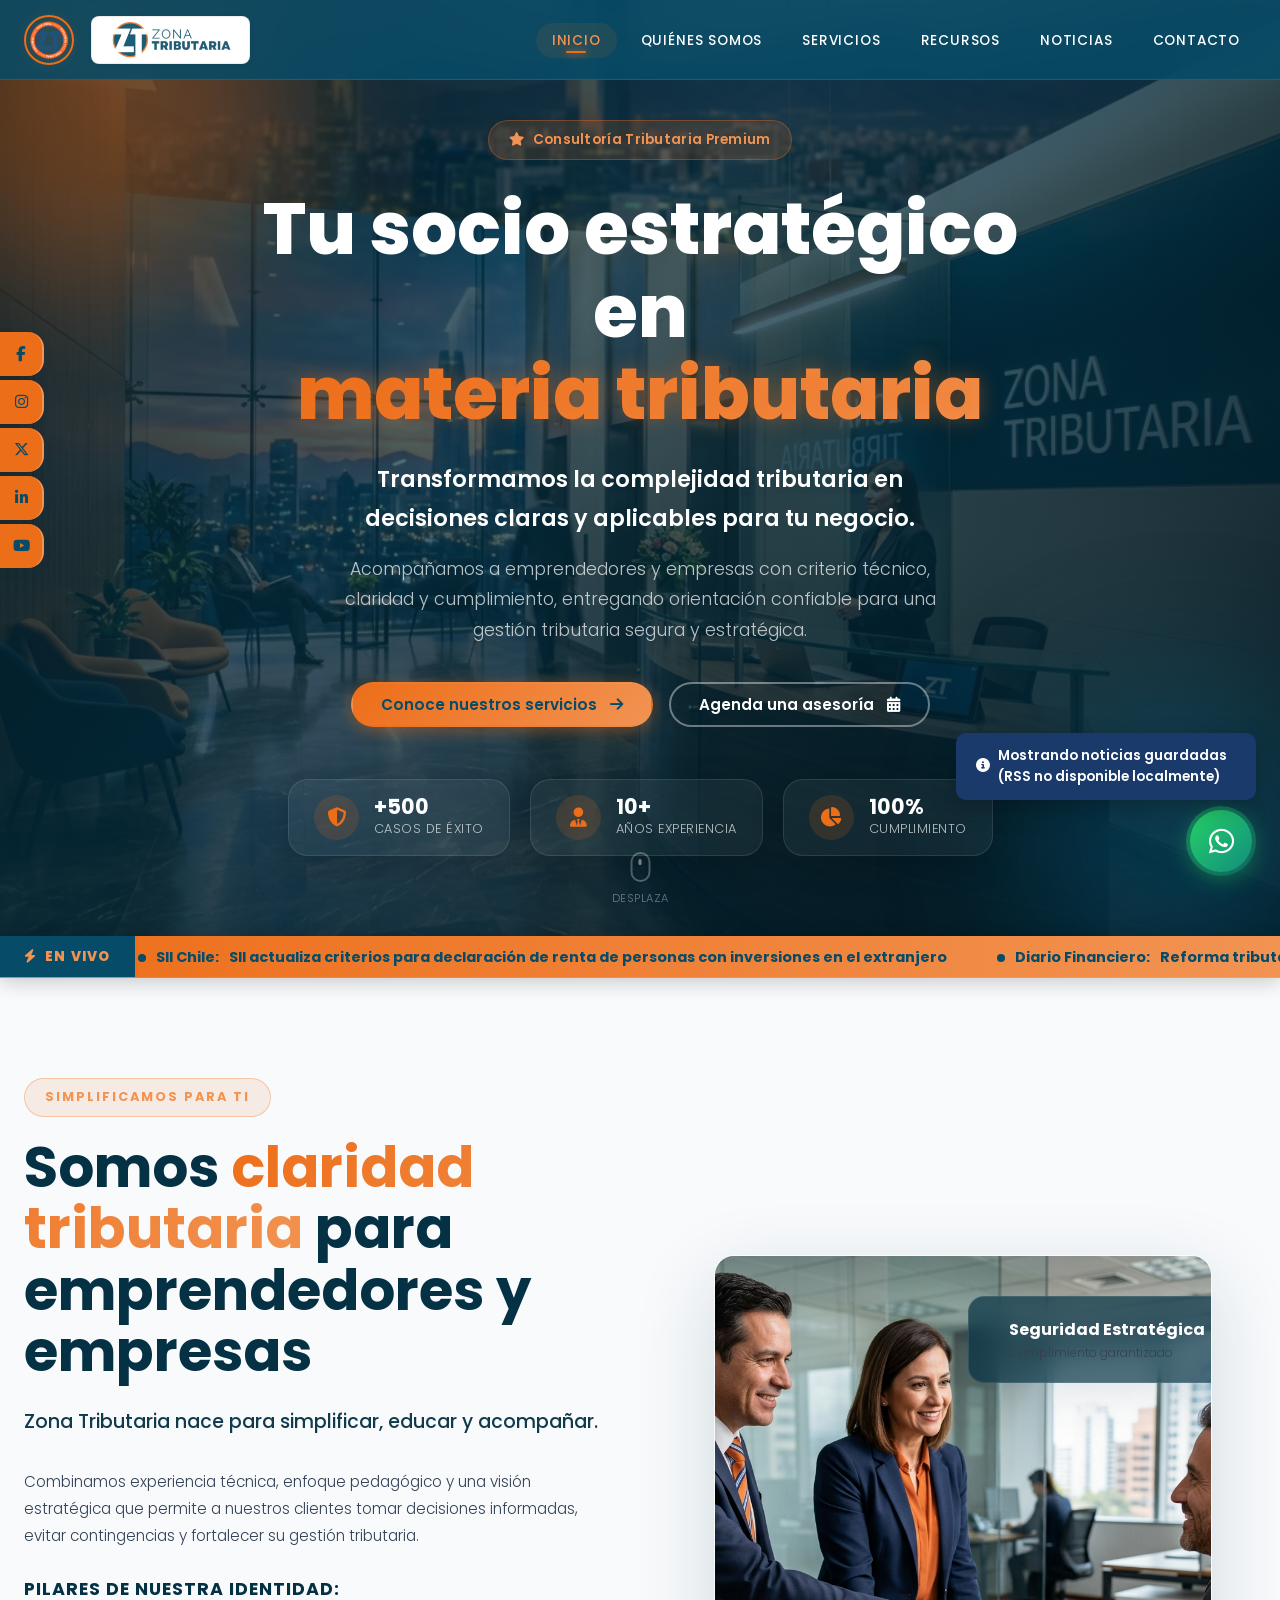
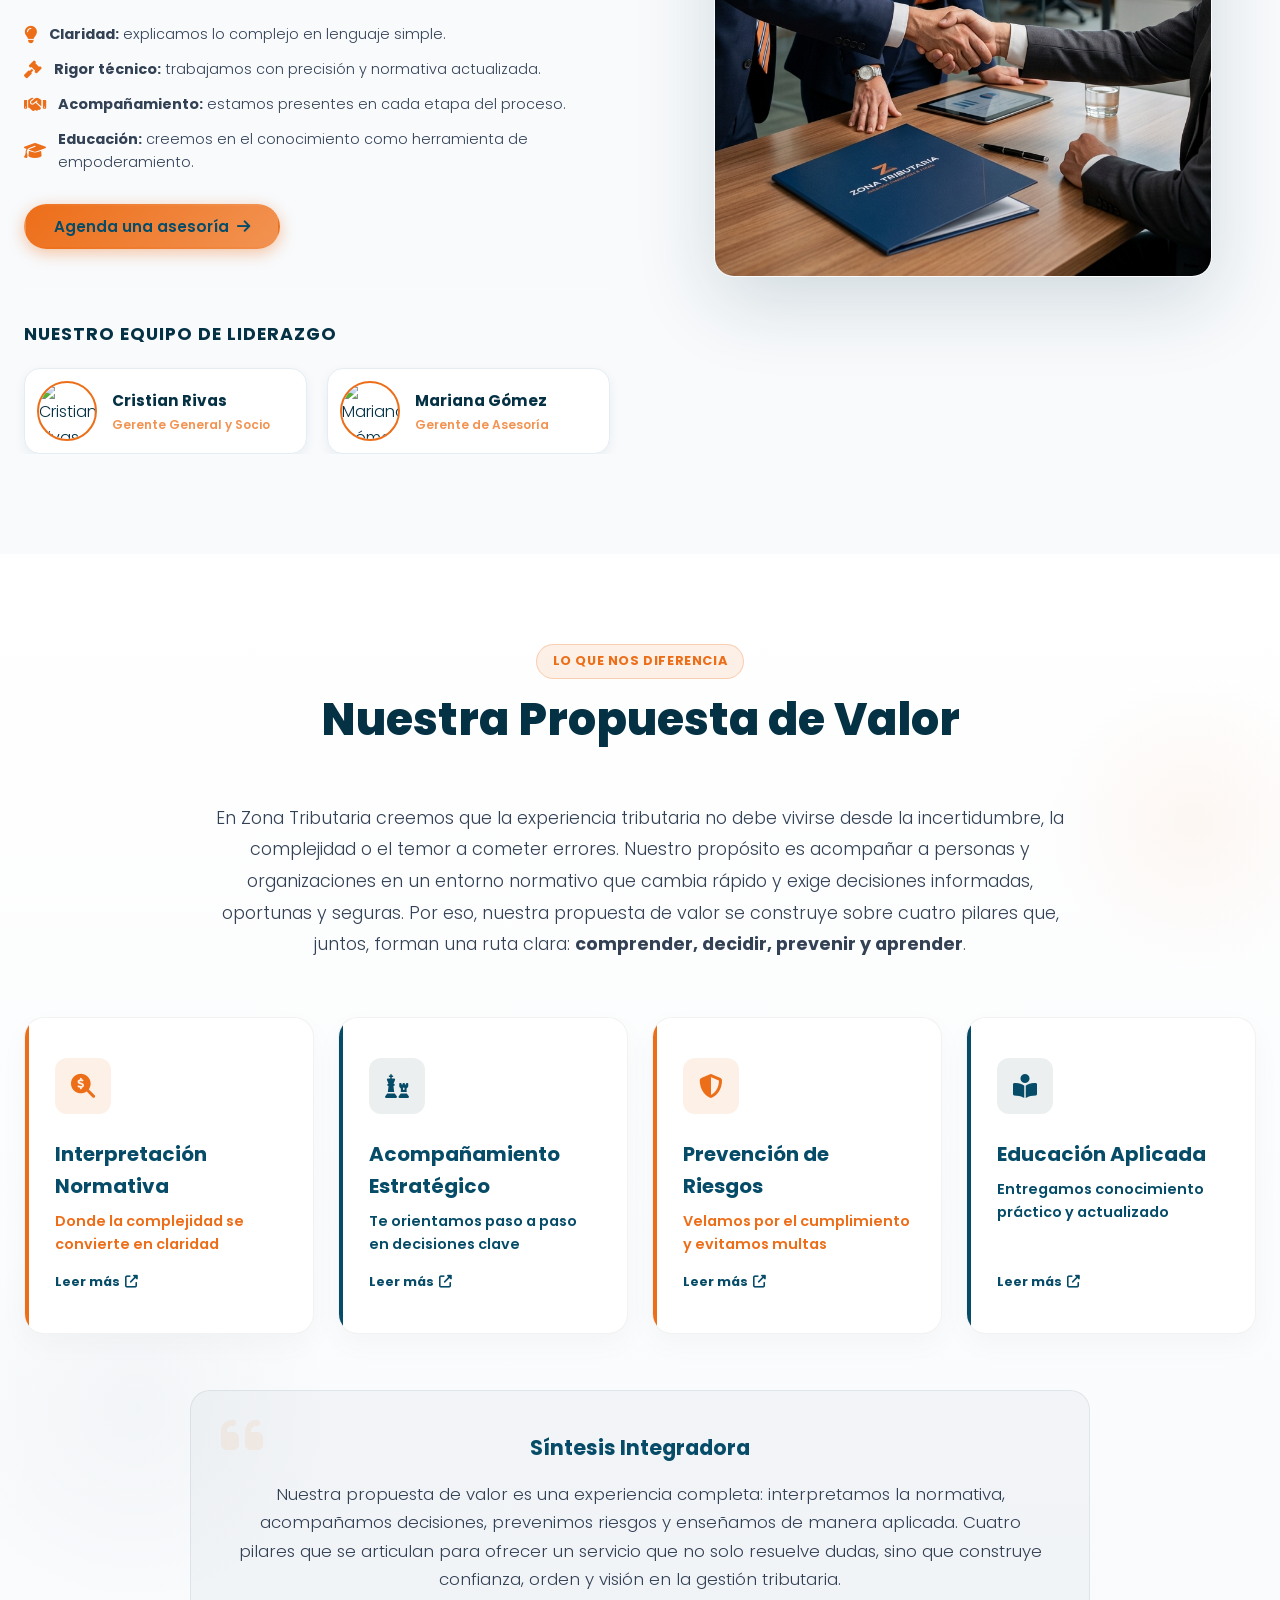
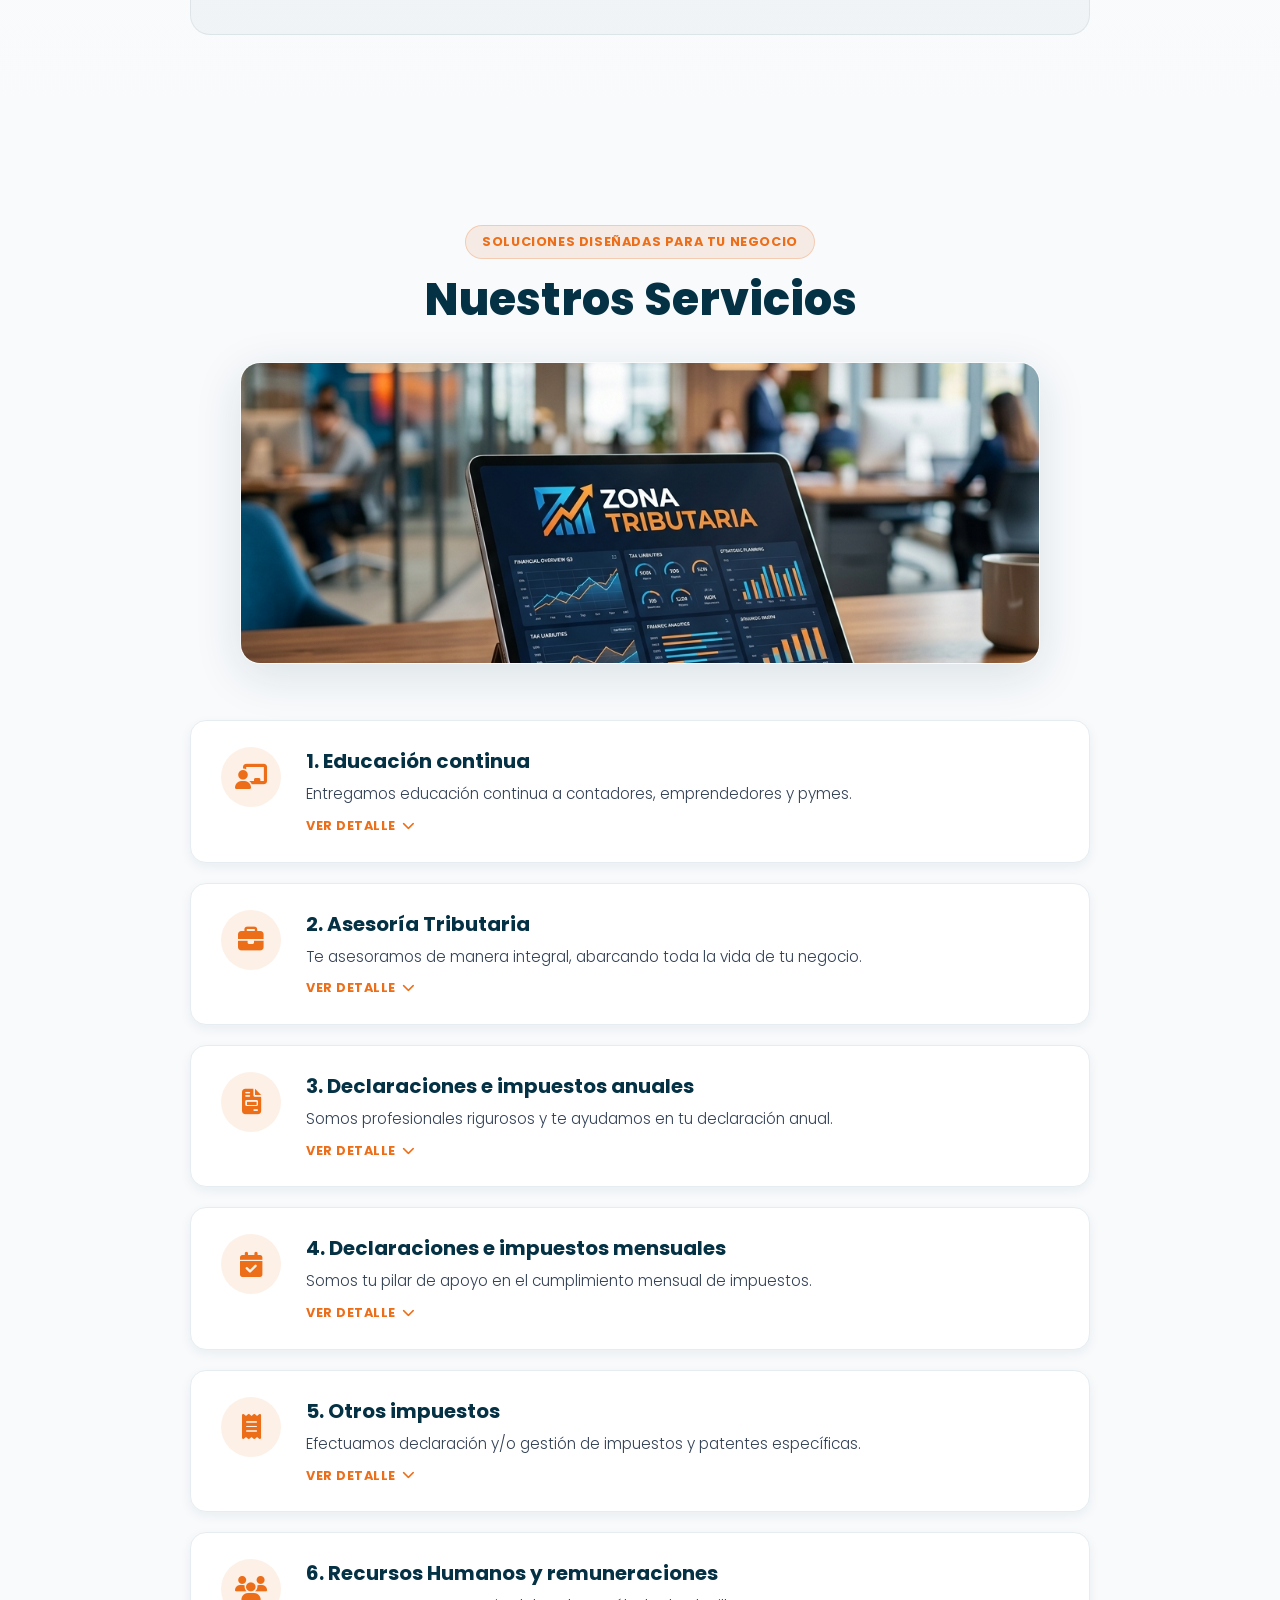
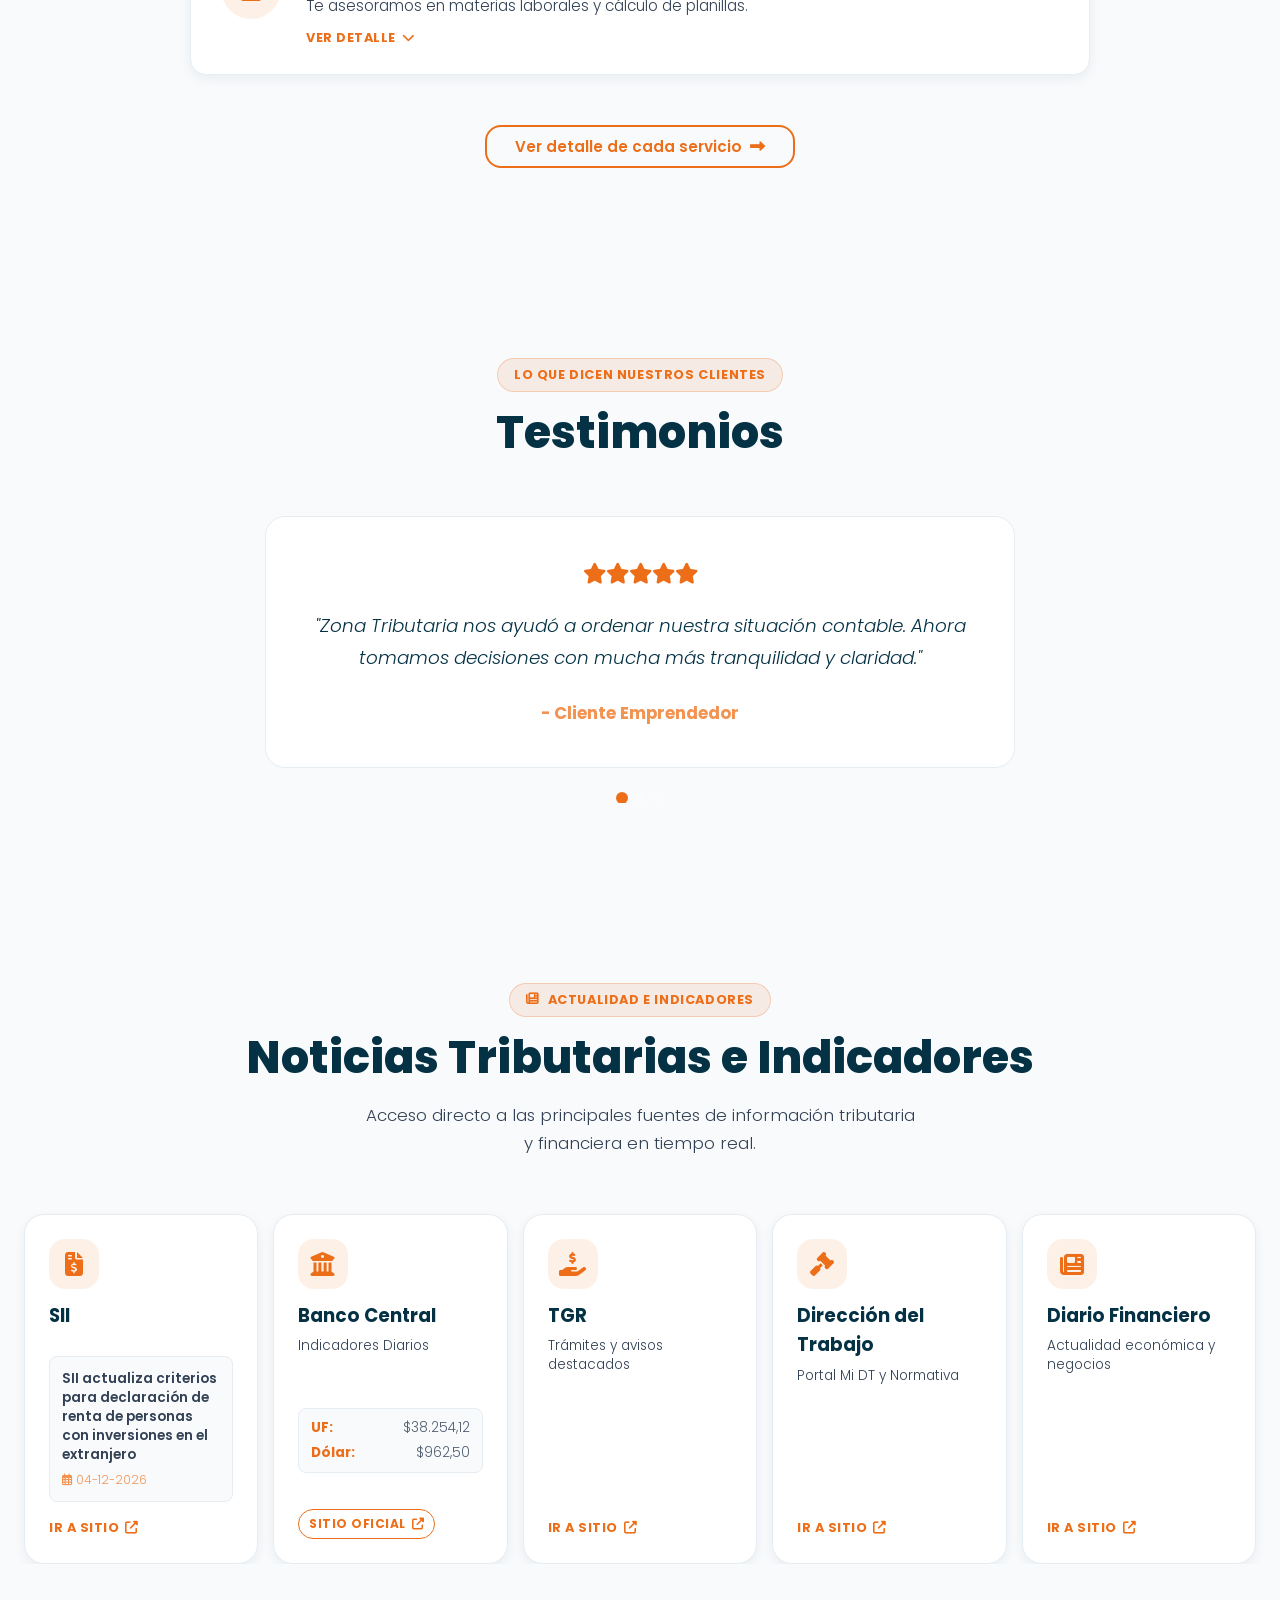
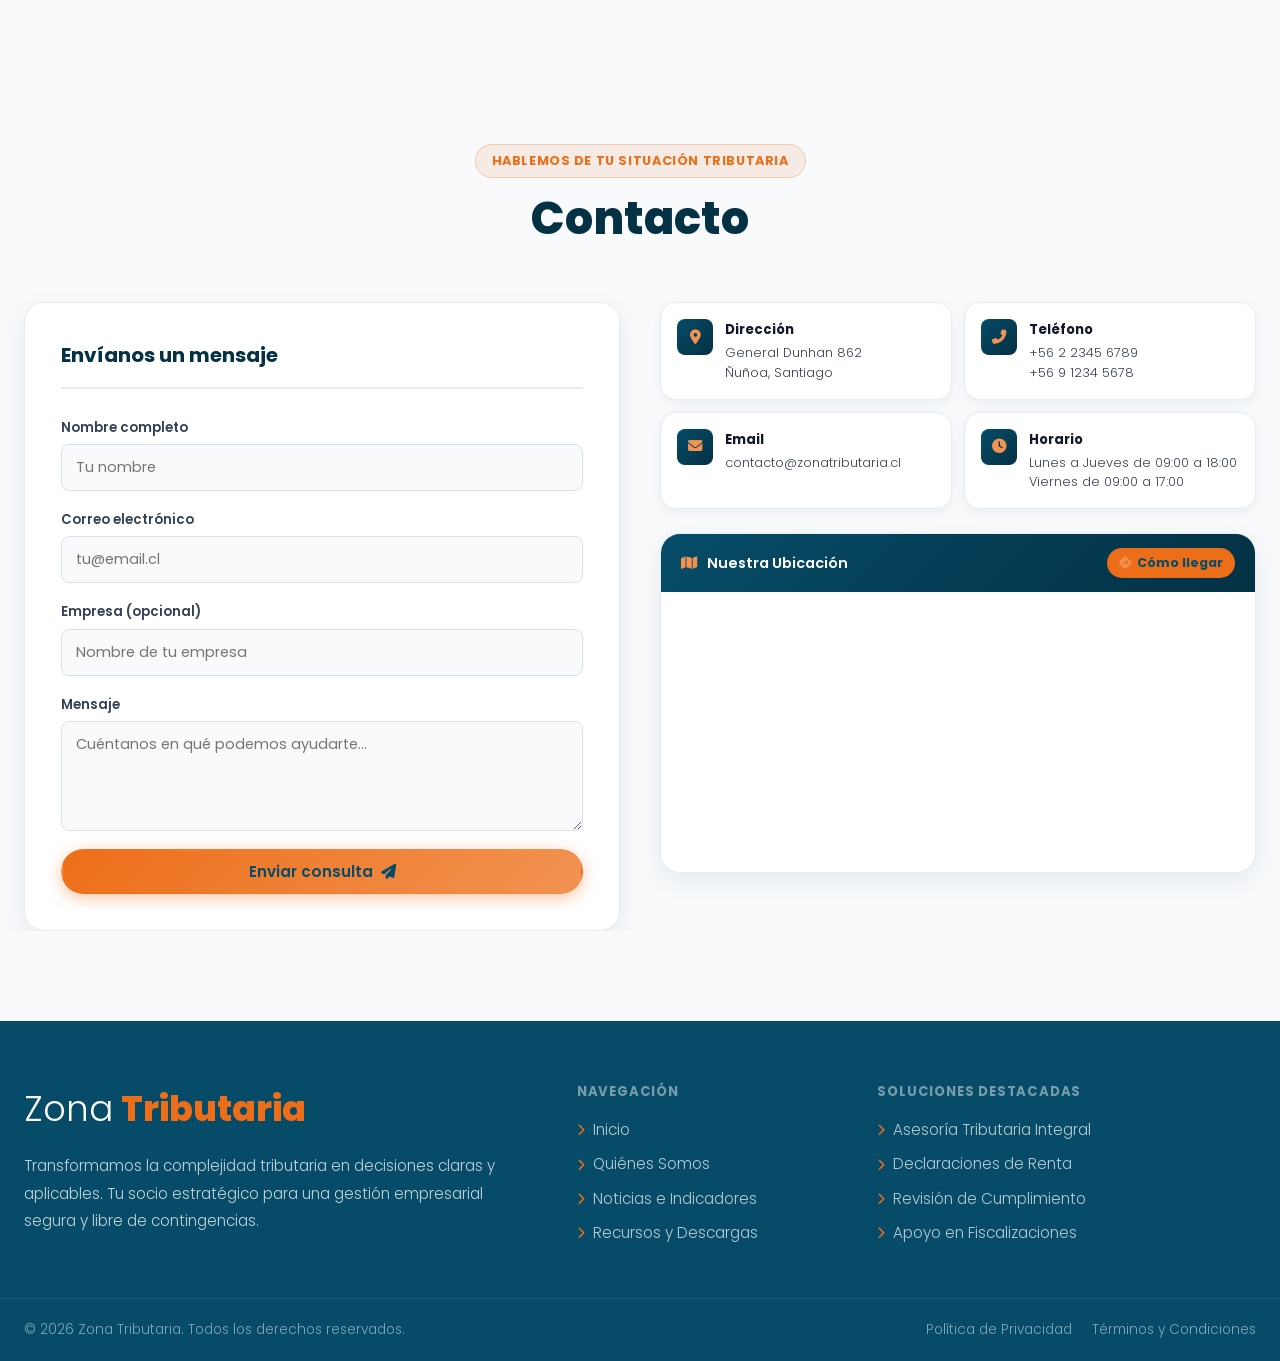
==== commit 4098880b: "Add files via upload" ====
--- a/index.html
+++ b/index.html
@@ -203,6 +203,33 @@
           <a href="#contacto" class="btn btn-primary" style="margin-top: 30px;">
             Agenda una asesoría <i class="fas fa-arrow-right"></i>
           </a>
+
+          <!-- Team Mini Section -->
+          <div class="team-mini-section">
+            <h3 class="team-subtitle">Nuestro Equipo de Liderazgo</h3>
+            <div class="team-grid-simple">
+              <!-- Gerente 1 -->
+              <div class="team-member-card" onclick="openBioModal('gerente1')" style="cursor: pointer;">
+                <div class="member-img-wrap">
+                  <img src="https://images.unsplash.com/photo-1560250097-0b93528c311a?q=80&w=256&auto=format&fit=crop" alt="Cristian Rivas" class="member-img-placeholder">
+                </div>
+                <div class="member-info">
+                  <h4>Cristian Rivas</h4>
+                  <p>Gerente General y Socio</p>
+                </div>
+              </div>
+              <!-- Gerente 2 -->
+              <div class="team-member-card" onclick="openBioModal('gerente2')" style="cursor: pointer;">
+                <div class="member-img-wrap">
+                  <img src="https://images.unsplash.com/photo-1573496359142-b8d87734a5a2?q=80&w=256&auto=format&fit=crop" alt="Mariana Gómez" class="member-img-placeholder">
+                </div>
+                <div class="member-info">
+                  <h4>Mariana Gómez</h4>
+                  <p>Gerente de Asesoría</p>
+                </div>
+              </div>
+            </div>
+          </div>
         </div>
 
         <div class="about-visual-modern">
@@ -222,34 +249,113 @@
   </section>
 
   <!-- ===== SECCIÓN PROPUESTA DE VALOR ===== -->
-  <section class="section" id="propuesta">
-    <div class="container">
+  <section class="section" id="propuesta" style="background: linear-gradient(to bottom, #ffffff, var(--off-white)); position: relative; overflow: hidden;">
+    <!-- Decorative background elements -->
+    <div style="position: absolute; top: 10%; right: -5%; width: 300px; height: 300px; background: radial-gradient(circle, rgba(237,110,25,0.05) 0%, transparent 70%); border-radius: 50%;"></div>
+    <div style="position: absolute; bottom: 10%; left: -5%; width: 400px; height: 400px; background: radial-gradient(circle, rgba(4,49,68,0.03) 0%, transparent 70%); border-radius: 50%;"></div>
+
+    <div class="container" style="position: relative; z-index: 2;">
       <div class="section-header">
         <div class="section-tag">Lo que nos diferencia</div>
         <h2 class="section-title">Nuestra Propuesta de Valor</h2>
       </div>
-      <div class="value-prop-grid">
-        <div class="value-card">
-          <i class="fas fa-search-dollar value-icon"></i>
-          <h3><strong>Interpretación Normativa</strong></h3>
-          <p>Convertimos leyes complejas en acciones directas.</p>
-        </div>
-        <div class="value-card">
-          <i class="fas fa-chess value-icon"></i>
-          <h3><strong>Acompañamiento Estratégico</strong></h3>
-          <p>Te orientamos paso a paso en decisiones clave.</p>
-        </div>
-        <div class="value-card">
-          <i class="fas fa-shield-alt value-icon"></i>
-          <h3><strong>Prevención de Riesgos</strong></h3>
-          <p>Evitamos observaciones y multas ante el SII.</p>
-        </div>
-        <div class="value-card">
-          <i class="fas fa-book-reader value-icon"></i>
-          <h3><strong>Educación Aplicada</strong></h3>
-          <p>Entregamos conocimiento práctico y actualizado.</p>
-        </div>
-      </div>
+
+      <!-- Intro -->
+      <div style="text-align: center; max-width: 850px; margin: 0 auto 56px;">
+        <p style="font-size: 1.1rem; color: var(--text-secondary); line-height: 1.8;">
+          En Zona Tributaria creemos que la experiencia tributaria no debe vivirse desde la incertidumbre, la complejidad o el temor a cometer errores. Nuestro propósito es acompañar a personas y organizaciones en un entorno normativo que cambia rápido y exige decisiones informadas, oportunas y seguras. Por eso, nuestra propuesta de valor se construye sobre cuatro pilares que, juntos, forman una ruta clara: <strong>comprender, decidir, prevenir y aprender</strong>.
+        </p>
+      </div>
+
+      <!-- Grid de 4 Pilares -->
+      <style>
+        .pillar-grid {
+          display: grid;
+          grid-template-columns: repeat(auto-fit, minmax(280px, 1fr));
+          gap: 24px;
+          margin-bottom: 56px;
+        }
+        .pillar-card {
+          background: #ffffff;
+          padding: 40px 30px;
+          border-radius: var(--radius-lg);
+          border: 1px solid rgba(0,0,0,0.05);
+          box-shadow: 0 10px 30px rgba(0,0,0,0.03);
+          transition: all 0.4s cubic-bezier(0.25, 0.8, 0.25, 1);
+          position: relative;
+          overflow: hidden;
+          cursor: default;
+          display: flex;
+          flex-direction: column;
+        }
+        .pillar-card:hover {
+          transform: translateY(-5px);
+          box-shadow: 0 15px 35px rgba(0,0,0,0.08);
+        }
+        .pillar-border-accent { position: absolute; top: 0; left: 0; width: 4px; height: 100%; background: var(--accent); transition: width 0.3s ease; }
+        .pillar-border-primary { position: absolute; top: 0; left: 0; width: 4px; height: 100%; background: var(--primary); transition: width 0.3s ease; }
+        
+        /* Optional: subtle border expand on hover */
+        .pillar-card:hover .pillar-border-accent, .pillar-card:hover .pillar-border-primary { width: 6px; }
+      </style>
+
+      <div class="pillar-grid">
+        
+        <!-- Pilar 1 -->
+        <div class="pillar-card" onclick="openBioModal('pilar1')" style="cursor: pointer;">
+          <div class="pillar-border-accent"></div>
+          <div style="width: 56px; height: 56px; background: rgba(237,110,25,0.1); border-radius: 12px; display: flex; align-items: center; justify-content: center; color: var(--accent); font-size: 1.5rem; margin-bottom: 24px; transition: transform 0.3s ease;" class="pillar-icon">
+            <i class="fas fa-search-dollar"></i>
+          </div>
+          <h3 style="font-size: 1.25rem; font-weight: 700; color: var(--primary); margin-bottom: 8px;">Interpretación Normativa</h3>
+          <p style="font-size: 0.9rem; font-weight: 600; color: var(--accent); margin-bottom: 16px;">Donde la complejidad se convierte en claridad</p>
+          <span style="font-size: 0.8rem; font-weight: 700; color: var(--primary); display: flex; align-items: center; gap: 5px; margin-top: auto;">Leer más <i class="fas fa-external-link-alt"></i></span>
+        </div>
+
+        <!-- Pilar 2 -->
+        <div class="pillar-card" onclick="openBioModal('pilar2')" style="cursor: pointer;">
+          <div class="pillar-border-primary"></div>
+          <div style="width: 56px; height: 56px; background: rgba(4,49,68,0.08); border-radius: 12px; display: flex; align-items: center; justify-content: center; color: var(--primary); font-size: 1.5rem; margin-bottom: 24px;" class="pillar-icon">
+            <i class="fas fa-chess"></i>
+          </div>
+          <h3 style="font-size: 1.25rem; font-weight: 700; color: var(--primary); margin-bottom: 8px;">Acompañamiento Estratégico</h3>
+          <p style="font-size: 0.9rem; font-weight: 600; color: var(--primary); margin-bottom: 16px;">Te orientamos paso a paso en decisiones clave</p>
+          <span style="font-size: 0.8rem; font-weight: 700; color: var(--primary); display: flex; align-items: center; gap: 5px; margin-top: auto;">Leer más <i class="fas fa-external-link-alt"></i></span>
+        </div>
+
+        <!-- Pilar 3 -->
+        <div class="pillar-card" onclick="openBioModal('pilar3')" style="cursor: pointer;">
+          <div class="pillar-border-accent"></div>
+          <div style="width: 56px; height: 56px; background: rgba(237,110,25,0.1); border-radius: 12px; display: flex; align-items: center; justify-content: center; color: var(--accent); font-size: 1.5rem; margin-bottom: 24px;" class="pillar-icon">
+            <i class="fas fa-shield-alt"></i>
+          </div>
+          <h3 style="font-size: 1.25rem; font-weight: 700; color: var(--primary); margin-bottom: 8px;">Prevención de Riesgos</h3>
+          <p style="font-size: 0.9rem; font-weight: 600; color: var(--accent); margin-bottom: 16px;">Velamos por el cumplimiento y evitamos multas</p>
+          <span style="font-size: 0.8rem; font-weight: 700; color: var(--primary); display: flex; align-items: center; gap: 5px; margin-top: auto;">Leer más <i class="fas fa-external-link-alt"></i></span>
+        </div>
+
+        <!-- Pilar 4 -->
+        <div class="pillar-card" onclick="openBioModal('pilar4')" style="cursor: pointer;">
+          <div class="pillar-border-primary"></div>
+          <div style="width: 56px; height: 56px; background: rgba(4,49,68,0.08); border-radius: 12px; display: flex; align-items: center; justify-content: center; color: var(--primary); font-size: 1.5rem; margin-bottom: 24px;" class="pillar-icon">
+            <i class="fas fa-book-reader"></i>
+          </div>
+          <h3 style="font-size: 1.25rem; font-weight: 700; color: var(--primary); margin-bottom: 8px;">Educación Aplicada</h3>
+          <p style="font-size: 0.9rem; font-weight: 600; color: var(--primary); margin-bottom: 16px;">Entregamos conocimiento práctico y actualizado</p>
+          <span style="font-size: 0.8rem; font-weight: 700; color: var(--primary); display: flex; align-items: center; gap: 5px; margin-top: auto;">Leer más <i class="fas fa-external-link-alt"></i></span>
+        </div>
+
+      </div>
+
+      <!-- Outro / Síntesis -->
+      <div style="background: rgba(4,49,68,0.03); border: 1px solid rgba(4,49,68,0.08); border-radius: var(--radius-lg); padding: 40px; text-align: center; max-width: 900px; margin: 0 auto; position: relative; overflow: hidden;">
+        <i class="fas fa-quote-left" style="position: absolute; top: 20px; left: 30px; font-size: 3rem; color: rgba(237,110,25,0.08);"></i>
+        <h3 style="font-size: 1.3rem; color: var(--primary); margin-bottom: 16px; position: relative; z-index: 2;">Síntesis Integradora</h3>
+        <p style="font-size: 1.05rem; color: var(--text-secondary); line-height: 1.7; margin: 0; position: relative; z-index: 2;">
+          Nuestra propuesta de valor es una experiencia completa: interpretamos la normativa, acompañamos decisiones, prevenimos riesgos y enseñamos de manera aplicada. Cuatro pilares que se articulan para ofrecer un servicio que no solo resuelve dudas, sino que construye confianza, orden y visión en la gestión tributaria.
+        </p>
+      </div>
+
     </div>
   </section>
 
@@ -266,50 +372,113 @@
       <div class="services-list">
         <!-- Item 1 -->
         <div class="service-list-item">
+          <div class="service-list-icon"><i class="fas fa-chalkboard-teacher"></i></div>
+          <div class="service-list-content">
+            <h3>1. Educación continua</h3>
+            <p class="service-brief">Entregamos educación continua a contadores, emprendedores y pymes.</p>
+            <span class="service-detail-btn">Ver detalle <i class="fas fa-chevron-down"></i></span>
+            <div class="service-detail-expand">
+              <p>Nuestras áreas de educación son:</p>
+              <ul style="padding-left: 20px; margin-top: 10px; color: var(--text-secondary); font-size: 0.95rem; line-height: 1.6;">
+                <li>Ley de La Renta</li>
+                <li>Ley de sobre impuestos a las ventas y servicios</li>
+                <li>Otros impuestos tales como: municipales, timbres y estampillas, Impuesto específico al Petróleo Diesel</li>
+                <li>Apoyo a emprendedores</li>
+                <li>Cursos cerrados a empresas</li>
+                <li>Cursos personalizados</li>
+              </ul>
+            </div>
+          </div>
+        </div>
+        <!-- Item 2 -->
+        <div class="service-list-item">
           <div class="service-list-icon"><i class="fas fa-briefcase"></i></div>
           <div class="service-list-content">
-            <h3>1. Asesoría Tributaria Integral</h3>
-            <p>Análisis, orientación y acompañamiento permanente para una gestión tributaria segura.</p>
-          </div>
-        </div>
-        <!-- Item 2 -->
+            <h3>2. Asesoría Tributaria</h3>
+            <p class="service-brief">Te asesoramos de manera integral, abarcando toda la vida de tu negocio.</p>
+            <span class="service-detail-btn">Ver detalle <i class="fas fa-chevron-down"></i></span>
+            <div class="service-detail-expand">
+              <p>Desde la constitución de tu empresa y hasta la disolución. Nuestros servicios comprenden:</p>
+              <ul style="padding-left: 20px; margin-top: 10px; color: var(--text-secondary); font-size: 0.95rem; line-height: 1.6;">
+                <li>Constitución de empresa</li>
+                <li>Inicio de actividades, elección de régimen tributario y verificaciones de actividades</li>
+                <li>Transformación de empresa y reorganización empresarial (fusión y división)</li>
+                <li>Planificación tributaria</li>
+                <li>Procesos de reclamaciones (RAV-RAF)</li>
+                <li>Representación y gestión de citaciones/fiscalizaciones</li>
+                <li>Levantamiento de observaciones y bloqueos</li>
+                <li>Término de giro</li>
+                <li>Disolución de empresa</li>
+              </ul>
+            </div>
+          </div>
+        </div>
+        <!-- Item 3 -->
         <div class="service-list-item">
           <div class="service-list-icon"><i class="fas fa-file-invoice"></i></div>
           <div class="service-list-content">
-            <h3>2. Declaraciones de Renta (F22)</h3>
-            <p>Preparación, revisión, rectificaciones y prevención de observaciones.</p>
-          </div>
-        </div>
-        <!-- Item 3 -->
-        <div class="service-list-item">
-          <div class="service-list-icon"><i class="fas fa-clipboard-check"></i></div>
-          <div class="service-list-content">
-            <h3>3. Revisión de Cumplimiento Tributario</h3>
-            <p>Detección de riesgos, inconsistencias y oportunidades de mejora.</p>
+            <h3>3. Declaraciones e impuestos anuales</h3>
+            <p class="service-brief">Somos profesionales rigurosos y te ayudamos en tu declaración anual.</p>
+            <span class="service-detail-btn">Ver detalle <i class="fas fa-chevron-down"></i></span>
+            <div class="service-detail-expand">
+              <p>Nuestros servicios en este ámbito incluyen:</p>
+              <ul style="padding-left: 20px; margin-top: 10px; color: var(--text-secondary); font-size: 0.95rem; line-height: 1.6;">
+                <li>Confección y presentación de declaración de renta formulario 22</li>
+                <li>Confección y presentación de declaración juradas</li>
+                <li>Rectificación de declaración de renta</li>
+                <li>Corrección de observaciones</li>
+                <li>Gestión y representación en revisión de declaración de renta</li>
+              </ul>
+            </div>
           </div>
         </div>
         <!-- Item 4 -->
         <div class="service-list-item">
-          <div class="service-list-icon"><i class="fas fa-chalkboard-teacher"></i></div>
+          <div class="service-list-icon"><i class="fas fa-calendar-check"></i></div>
           <div class="service-list-content">
-            <h3>4. Educación Tributaria</h3>
-            <p>Infografías, guías, talleres y contenido claro para emprendedores y equipos.</p>
+            <h3>4. Declaraciones e impuestos mensuales</h3>
+            <p class="service-brief">Somos tu pilar de apoyo en el cumplimiento mensual de impuestos.</p>
+            <span class="service-detail-btn">Ver detalle <i class="fas fa-chevron-down"></i></span>
+            <div class="service-detail-expand">
+              <p>Nos encargamos de las siguientes declaraciones:</p>
+              <ul style="padding-left: 20px; margin-top: 10px; color: var(--text-secondary); font-size: 0.95rem; line-height: 1.6;">
+                <li>Declaración de impuestos mensuales formulario 29</li>
+                <li>Declaración de impuesto adicional y otros impuestos formularios 50</li>
+              </ul>
+            </div>
           </div>
         </div>
         <!-- Item 5 -->
         <div class="service-list-item">
-          <div class="service-list-icon"><i class="fas fa-user-shield"></i></div>
+          <div class="service-list-icon"><i class="fas fa-receipt"></i></div>
           <div class="service-list-content">
-            <h3>5. Apoyo en Fiscalizaciones y Citaciones</h3>
-            <p>Acompañamiento técnico ante requerimientos del SII.</p>
+            <h3>5. Otros impuestos</h3>
+            <p class="service-brief">Efectuamos declaración y/o gestión de impuestos y patentes específicas.</p>
+            <span class="service-detail-btn">Ver detalle <i class="fas fa-chevron-down"></i></span>
+            <div class="service-detail-expand">
+              <p>Abarcamos impuestos adicionales tales como:</p>
+              <ul style="padding-left: 20px; margin-top: 10px; color: var(--text-secondary); font-size: 0.95rem; line-height: 1.6;">
+                <li>Patentes Municipales</li>
+                <li>Impuestos de timbres y estampillas</li>
+                <li>Impuestos a la donaciones y herencias</li>
+              </ul>
+            </div>
           </div>
         </div>
         <!-- Item 6 -->
         <div class="service-list-item">
-          <div class="service-list-icon"><i class="fas fa-map-signs"></i></div>
+          <div class="service-list-icon"><i class="fas fa-users"></i></div>
           <div class="service-list-content">
-            <h3>6. Planificación Tributaria Básica</h3>
-            <p>Estrategias simples y aplicables para optimizar cargas y evitar contingencias.</p>
+            <h3>6. Recursos Humanos y remuneraciones</h3>
+            <p class="service-brief">Te asesoramos en materias laborales y cálculo de planillas.</p>
+            <span class="service-detail-btn">Ver detalle <i class="fas fa-chevron-down"></i></span>
+            <div class="service-detail-expand">
+              <p>Te asesoramos en las siguientes materias:</p>
+              <ul style="padding-left: 20px; margin-top: 10px; color: var(--text-secondary); font-size: 0.95rem; line-height: 1.6;">
+                <li>Cálculo de remuneraciones y finiquitos</li>
+                <li>Carga de información en Dirección del trabajo</li>
+              </ul>
+            </div>
           </div>
         </div>
       </div>
@@ -591,6 +760,120 @@
     </div>
   </footer>
 
+  <!-- ===== MODALS DE PROPUESTA DE VALOR ===== -->
+  <!-- Pilar 1 -->
+  <div id="pilar1" class="bio-modal">
+    <div class="bio-modal-content">
+      <span class="bio-modal-close" onclick="closeBioModal('pilar1')">&times;</span>
+      <div class="bio-modal-header" style="align-items: center;">
+        <div style="width: 56px; height: 56px; background: rgba(237,110,25,0.1); border-radius: 12px; display: flex; align-items: center; justify-content: center; color: var(--accent); font-size: 1.5rem; margin-right: 15px; flex-shrink: 0;">
+          <i class="fas fa-search-dollar"></i>
+        </div>
+        <div>
+          <h3 style="color: var(--primary);">Interpretación Normativa</h3>
+          <p style="color: var(--accent); font-weight: 600;">Donde la complejidad se convierte en claridad</p>
+        </div>
+      </div>
+      <div class="bio-modal-body">
+        <p>La normativa tributaria es extensa, técnica y en constante evolución. Cada reforma, circular u oficio abre nuevas preguntas y redefine obligaciones. En Zona Tributaria transformamos esa complejidad en claridad operativa. Leemos la ley con rigor, identificamos impactos reales y convertimos el contenido técnico en acciones concretas. Nuestro rol es ser el puente entre el texto legal y la decisión práctica, entregando certeza donde antes había dudas.</p>
+      </div>
+    </div>
+  </div>
+
+  <!-- Pilar 2 -->
+  <div id="pilar2" class="bio-modal">
+    <div class="bio-modal-content">
+      <span class="bio-modal-close" onclick="closeBioModal('pilar2')">&times;</span>
+      <div class="bio-modal-header" style="align-items: center;">
+        <div style="width: 56px; height: 56px; background: rgba(4,49,68,0.08); border-radius: 12px; display: flex; align-items: center; justify-content: center; color: var(--primary); font-size: 1.5rem; margin-right: 15px; flex-shrink: 0;">
+          <i class="fas fa-chess"></i>
+        </div>
+        <div>
+          <h3 style="color: var(--primary);">Acompañamiento Estratégico</h3>
+          <p style="color: var(--primary); font-weight: 600;">Te orientamos paso a paso en decisiones clave</p>
+        </div>
+      </div>
+      <div class="bio-modal-body">
+        <p>Las decisiones tributarias y empresariales nunca ocurren en el vacío: afectan procesos, riesgos, inversiones y proyecciones. Por eso, acompañamos a nuestros clientes en cada etapa del camino. Analizamos escenarios, ordenamos prioridades y guiamos la implementación de cada acción. No entregamos respuestas aisladas; construimos rutas de decisión que combinan cumplimiento, eficiencia y visión de futuro.</p>
+      </div>
+    </div>
+  </div>
+
+  <!-- Pilar 3 -->
+  <div id="pilar3" class="bio-modal">
+    <div class="bio-modal-content">
+      <span class="bio-modal-close" onclick="closeBioModal('pilar3')">&times;</span>
+      <div class="bio-modal-header" style="align-items: center;">
+        <div style="width: 56px; height: 56px; background: rgba(237,110,25,0.1); border-radius: 12px; display: flex; align-items: center; justify-content: center; color: var(--accent); font-size: 1.5rem; margin-right: 15px; flex-shrink: 0;">
+          <i class="fas fa-shield-alt"></i>
+        </div>
+        <div>
+          <h3 style="color: var(--primary);">Prevención de Riesgos</h3>
+          <p style="color: var(--accent); font-weight: 600;">Velamos por el cumplimiento y evitamos multas</p>
+        </div>
+      </div>
+      <div class="bio-modal-body">
+        <p>La mejor manera de enfrentar una contingencia es evitar que ocurra. La prevención de riesgos es un trabajo silencioso pero decisivo: revisar procesos, detectar brechas, corregir desviaciones y anticipar criterios del SII. Nuestro enfoque es proactivo y sistemático. Buscamos los riesgos antes de que se materialicen y fortalecemos el cumplimiento para proteger la estabilidad y reputación del contribuyente.</p>
+      </div>
+    </div>
+  </div>
+
+  <!-- Pilar 4 -->
+  <div id="pilar4" class="bio-modal">
+    <div class="bio-modal-content">
+      <span class="bio-modal-close" onclick="closeBioModal('pilar4')">&times;</span>
+      <div class="bio-modal-header" style="align-items: center;">
+        <div style="width: 56px; height: 56px; background: rgba(4,49,68,0.08); border-radius: 12px; display: flex; align-items: center; justify-content: center; color: var(--primary); font-size: 1.5rem; margin-right: 15px; flex-shrink: 0;">
+          <i class="fas fa-book-reader"></i>
+        </div>
+        <div>
+          <h3 style="color: var(--primary);">Educación Aplicada</h3>
+          <p style="color: var(--primary); font-weight: 600;">Entregamos conocimiento práctico y actualizado</p>
+        </div>
+      </div>
+      <div class="bio-modal-body">
+        <p>El conocimiento es una herramienta de autonomía. En Zona Tributaria creemos en una educación que no se queda en la teoría, sino que se conecta con la práctica diaria. Explicamos la normativa con claridad, contextualizamos sus efectos y enseñamos cómo actuar frente a cada cambio. Actualizamos, simplificamos y empoderamos. Cuando el cliente comprende, decide mejor y su gestión es más segura.</p>
+      </div>
+    </div>
+  </div>
+
+  <!-- ===== MODALS DE BIOGRAFÍA ===== -->
+  <!-- Modal Gerente 1 -->
+  <div id="gerente1" class="bio-modal">
+    <div class="bio-modal-content">
+      <span class="bio-modal-close" onclick="closeBioModal('gerente1')">&times;</span>
+      <div class="bio-modal-header">
+        <img src="https://images.unsplash.com/photo-1560250097-0b93528c311a?q=80&w=256&auto=format&fit=crop" alt="Cristian Rivas">
+        <div>
+          <h3>Cristian Rivas</h3>
+          <p>Gerente General y Socio</p>
+        </div>
+      </div>
+      <div class="bio-modal-body">
+        <p>Contador Auditor con más de 15 años de experiencia liderando equipos contables y tributarios. Especialista en planificación estratégica y optimización de cargas tributarias para grandes empresas y pymes. Su visión se centra en transformar la complejidad fiscal en una ventaja competitiva para los clientes.</p>
+        <p><strong>Especialidades:</strong> Planificación Tributaria, Reestructuración Empresarial, Defensa ante el SII.</p>
+      </div>
+    </div>
+  </div>
+
+  <!-- Modal Gerente 2 -->
+  <div id="gerente2" class="bio-modal">
+    <div class="bio-modal-content">
+      <span class="bio-modal-close" onclick="closeBioModal('gerente2')">&times;</span>
+      <div class="bio-modal-header">
+        <img src="https://images.unsplash.com/photo-1573496359142-b8d87734a5a2?q=80&w=256&auto=format&fit=crop" alt="Mariana Gómez">
+        <div>
+          <h3>Mariana Gómez</h3>
+          <p>Gerente de Asesoría</p>
+        </div>
+      </div>
+      <div class="bio-modal-body">
+        <p>Abogada tributarista con extensa trayectoria en el sector público y privado. Posee un profundo conocimiento de la normativa vigente y un enfoque práctico para resolver contingencias. Mariana es la encargada de asegurar el cumplimiento normativo impecable de todos los procesos asesorados por la firma.</p>
+        <p><strong>Especialidades:</strong> Cumplimiento Normativo (Compliance), Declaraciones de Renta, Resolución de Controversias.</p>
+      </div>
+    </div>
+  </div>
+
   <script src="script.js"></script>
 </body>
 
--- a/styles.css
+++ b/styles.css
@@ -10,20 +10,20 @@
   --accent: #ED6E19;
   --accent-light: #F29352;
   --accent-gold: #ED6E19;
-  --text-primary: #f8fafc;
-  --text-secondary: #e2e8f0;
-  --text-light: #cbd5e1;
+  --text-primary: #043144;
+  --text-secondary: #334155;
+  --text-light: #526071;
   --link-color: #ED6E19;
   --white: #ffffff;
-  --off-white: #f1f5f9;
-  --surface: #043144;
-  --border: #09688F;
-  --border-light: #0d83b4;
-  --shadow-sm: 0 4px 12px rgba(0,0,0,.15);
-  --shadow-md: 0 8px 24px rgba(0,0,0,.25);
-  --shadow-lg: 0 12px 48px rgba(0,0,0,.35);
-  --shadow-xl: 0 24px 80px rgba(0,0,0,.45);
-  --accent-glow: 0 0 24px rgba(237, 110, 25, 0.3);
+  --off-white: #f8fafc;
+  --surface: #ffffff;
+  --border: #d8e2e9;
+  --border-light: #e6edf2;
+  --shadow-sm: 0 4px 12px rgba(4,49,68,.06);
+  --shadow-md: 0 8px 24px rgba(4,49,68,.08);
+  --shadow-lg: 0 12px 48px rgba(4,49,68,.12);
+  --shadow-xl: 0 24px 80px rgba(4,49,68,.16);
+  --accent-glow: 0 0 24px rgba(237, 110, 25, 0.15);
   --radius-sm: 8px;
   --radius-md: 16px;
   --radius-lg: 20px;
@@ -40,7 +40,7 @@
 body {
   font-family: var(--font-primary);
   color: var(--text-primary);
-  background: var(--primary);
+  background: var(--off-white);
   line-height: 1.6;
   overflow-x: hidden;
   font-weight: 300;
@@ -849,7 +849,7 @@
   font-family: var(--font-display);
   font-size: clamp(1.8rem, 4vw, 2.8rem);
   font-weight: 800;
-  color: #ffffff;
+  color: var(--text-primary);
   line-height: 1.2;
   margin-bottom: 16px;
 }
@@ -1022,7 +1022,7 @@
   overflow: hidden;
   transition: color .2s;
 }
-.news-card:hover .news-card-title { color: var(--secondary); }
+.news-card:hover .news-card-title { color: var(--accent); }
 .news-card-summary {
   font-size: 0.8rem;
   color: var(--text-secondary);
@@ -1114,7 +1114,7 @@
   font-size: clamp(2rem, 5vw, 3.5rem);
   font-weight: 700;
   line-height: 1.1;
-  color: #fff;
+  color: var(--text-primary);
   margin-bottom: 24px;
 }
 
@@ -1127,7 +1127,7 @@
 
 .about-p-main {
   font-size: 1.2rem;
-  color: #fff;
+  color: var(--text-primary);
   font-weight: 500;
   margin-bottom: 30px;
   opacity: 0.95;
@@ -1188,7 +1188,7 @@
   align-items: center;
   gap: 12px;
   font-size: 0.9rem;
-  color: #fff;
+  color: var(--text-secondary);
 }
 
 .list-item-modern i {
@@ -1293,7 +1293,7 @@
 
 .team-subtitle {
   font-size: 1.1rem;
-  color: #fff;
+  color: var(--text-primary);
   font-weight: 700;
   margin-bottom: 20px;
   text-transform: uppercase;
@@ -1310,10 +1310,11 @@
   display: flex;
   align-items: center;
   gap: 15px;
-  background: rgba(255, 255, 255, 0.03);
+  background: var(--white);
   padding: 12px;
   border-radius: var(--radius-md);
-  border: 1px solid rgba(255, 255, 255, 0.05);
+  border: 1px solid var(--border-light);
+  box-shadow: var(--shadow-sm);
   transition: var(--transition);
 }
 
@@ -1340,7 +1341,7 @@
 
 .member-info h4 {
   font-size: 0.95rem;
-  color: #fff;
+  color: var(--text-primary);
   margin-bottom: 2px;
 }
 
@@ -1430,7 +1431,7 @@
   transition: .3s;
 }
 .service-card h3 {
-  color: var(--white);
+  color: var(--text-primary);
   font-size: 1.25rem;
   font-weight: 700;
   margin-bottom: 12px;
@@ -1571,33 +1572,32 @@
 
 /* Form */
 .contact-form-wrap {
-  background: rgba(4, 49, 68, 0.4);
-  backdrop-filter: blur(8px);
+  background: var(--white);
   border-radius: var(--radius-lg);
   padding: 36px;
   box-shadow: var(--shadow-md);
-  border: 1px solid rgba(255, 255, 255, 0.1);
+  border: 1px solid var(--border-light);
 }
 .contact-form-title {
   font-size: 1.25rem;
   font-weight: 700;
   margin-bottom: 28px;
-  color: #fff;
+  color: var(--text-primary);
   padding-bottom: 16px;
-  border-bottom: 2px solid rgba(255, 255, 255, 0.05);
+  border-bottom: 2px solid var(--border-light);
 }
 .form-row { display: grid; grid-template-columns: 1fr 1fr; gap: 16px; }
 .form-group { display: flex; flex-direction: column; gap: 6px; margin-bottom: 18px; }
-.form-group label { font-size: .83rem; font-weight: 600; color: rgba(255,255,255,0.8); }
+.form-group label { font-size: .83rem; font-weight: 600; color: var(--text-secondary); }
 .form-group input,
 .form-group textarea,
 .form-group select {
   padding: 12px 14px;
-  border: 1.5px solid rgba(255,255,255,0.1);
+  border: 1.5px solid var(--border);
   border-radius: var(--radius-sm);
   font-size: .9rem;
-  color: #fff;
-  background: rgba(255, 255, 255, 0.05);
+  color: var(--text-primary);
+  background: var(--off-white);
   transition: border-color .2s, box-shadow .2s;
   outline: none;
 }
@@ -1606,7 +1606,7 @@
 .form-group select:focus {
   border-color: var(--accent);
   box-shadow: 0 0 0 3px rgba(237,110,25,.12);
-  background: rgba(255, 255, 255, 0.1);
+  background: var(--white);
 }
 .form-group textarea { resize: vertical; min-height: 110px; }
 .form-success {
@@ -1973,10 +1973,10 @@
 }
 
 .section-subtitle {
-  color: rgba(255, 255, 255, 0.7);
+  color: var(--text-secondary);
 }
 .about-text, .about-lead {
-  color: rgba(255, 255, 255, 0.8);
+  color: var(--text-secondary);
 }
 .about-badge-experience {
   background: var(--accent);
@@ -2048,6 +2048,9 @@
   .calendar-date { margin: 0 auto; }
   .calendar-info { text-align: center; }
   
+  .contact-grid { grid-template-columns: 1fr; gap: 30px; }
+  .contact-info-cards { grid-template-columns: 1fr; }
+  
   .footer-grid { grid-template-columns: 1fr; text-align: center; }
   .footer-text-logo { justify-content: center; }
   .footer-socials { justify-content: center; }
@@ -2107,17 +2110,18 @@
 }
 .service-list-item {
   display: flex;
-  align-items: center;
+  align-items: flex-start; /* Aligns icon to the top when content expands */
   gap: 25px;
-  background: rgba(255, 255, 255, 0.03);
-  border: 1px solid var(--border);
+  background: var(--white);
+  border: 1px solid var(--border-light);
   padding: 24px 30px;
   border-radius: var(--radius-md);
+  box-shadow: var(--shadow-sm);
   transition: var(--transition);
 }
 .service-list-item:hover {
   transform: translateX(10px);
-  background: rgba(255, 255, 255, 0.06);
+  background: var(--white);
   border-color: var(--accent);
   box-shadow: var(--shadow-md);
 }
@@ -2133,22 +2137,68 @@
   font-size: 1.6rem;
   flex-shrink: 0;
   transition: var(--transition);
+  margin-top: 2px; /* Slight alignment with title */
 }
 .service-list-item:hover .service-list-icon {
   background: var(--accent);
   color: var(--primary);
   transform: scale(1.1);
 }
+.service-list-content {
+  flex: 1;
+}
 .service-list-content h3 {
-  color: var(--white);
+  color: var(--text-primary);
   font-size: 1.25rem;
   font-weight: 700;
   margin-bottom: 6px;
 }
-.service-list-content p {
+.service-list-content .service-brief {
   color: var(--text-secondary);
   font-size: 0.95rem;
   line-height: 1.5;
+}
+.service-detail-btn {
+  display: inline-flex;
+  align-items: center;
+  gap: 6px;
+  margin-top: 10px;
+  font-size: 0.8rem;
+  font-weight: 700;
+  color: var(--accent);
+  text-transform: uppercase;
+  letter-spacing: 0.5px;
+  cursor: pointer;
+  transition: opacity 0.3s ease, max-height 0.3s cubic-bezier(0.4, 0, 0.2, 1), margin-top 0.3s ease;
+  opacity: 1;
+  max-height: 30px;
+  overflow: hidden;
+}
+.service-list-item:hover .service-detail-btn {
+  opacity: 0;
+  max-height: 0;
+  margin-top: 0;
+  pointer-events: none;
+}
+.service-detail-expand {
+  max-height: 0;
+  overflow: hidden;
+  opacity: 0;
+  transition: max-height 0.5s cubic-bezier(0.4, 0, 0.2, 1), opacity 0.4s ease, margin-top 0.4s ease;
+  margin-top: 0;
+}
+.service-detail-expand p {
+  font-size: 0.9rem;
+  line-height: 1.6;
+  color: var(--text-secondary);
+  border-top: 1px solid var(--border-light);
+  padding-top: 12px;
+  margin-top: 0;
+}
+.service-list-item:hover .service-detail-expand {
+  max-height: 250px;
+  opacity: 1;
+  margin-top: 12px;
 }
 
 /* 3. Value Proposition Compact Layout */
@@ -2246,11 +2296,11 @@
   margin-bottom: 12px;
 }
 .dynamic-news-feed {
-  background: rgba(255, 255, 255, 0.03);
+  background: var(--off-white);
   padding: 12px;
   border-radius: var(--radius-sm);
   margin-top: 10px;
-  border: 1px solid rgba(255, 255, 255, 0.1);
+  border: 1px solid var(--border-light);
   font-size: 0.85rem;
   line-height: 1.4;
   color: var(--text-secondary);
@@ -2306,7 +2356,7 @@
   color: var(--primary);
 }
 .indicator-info h3 {
-  color: var(--white);
+  color: var(--text-primary);
   font-size: 1.15rem;
   font-weight: 700;
   margin-bottom: 6px;
@@ -2321,12 +2371,12 @@
   display: flex;
   flex-direction: column;
   gap: 4px;
-  background: rgba(255, 255, 255, 0.05);
+  background: var(--off-white);
   padding: 8px 12px;
   border-radius: var(--radius-sm);
   font-size: 0.85rem;
   margin-top: 10px;
-  border: 1px solid rgba(255, 255, 255, 0.1);
+  border: 1px solid var(--border-light);
 }
 .rate-item {
   color: var(--text-light);
@@ -2334,7 +2384,7 @@
   justify-content: space-between;
 }
 .rate-item strong {
-  color: var(--accent-light);
+  color: var(--accent);
 }
 .indicator-badge {
   display: inline-flex;
@@ -2400,4 +2450,142 @@
   }
 }
 
+/* ============================================
+   BIOGRAPHY MODALS STYLE
+   ============================================ */
+.bio-modal {
+  position: fixed;
+  inset: 0;
+  z-index: 2000;
+  display: flex;
+  align-items: center;
+  justify-content: center;
+  opacity: 0;
+  pointer-events: none;
+  transition: opacity 0.3s ease;
+  padding: 20px;
+}
+
+.bio-modal.active {
+  opacity: 1;
+  pointer-events: auto;
+}
+
+.bio-modal-overlay {
+  position: absolute;
+  inset: 0;
+  background: rgba(4, 49, 68, 0.6);
+  backdrop-filter: blur(8px);
+  -webkit-backdrop-filter: blur(8px);
+}
+
+.bio-modal-content {
+  position: relative;
+  background: var(--white);
+  width: 100%;
+  max-width: 600px;
+  border-radius: var(--radius-lg);
+  box-shadow: var(--shadow-xl);
+  border: 1px solid var(--border-light);
+  overflow: hidden;
+  z-index: 2001;
+  transform: scale(0.9);
+  transition: transform 0.3s cubic-bezier(0.34, 1.56, 0.64, 1);
+}
+
+.bio-modal.active .bio-modal-content {
+  transform: scale(1);
+}
+
+.bio-modal-close {
+  position: absolute;
+  top: 15px;
+  right: 20px;
+  background: none;
+  border: none;
+  font-size: 2rem;
+  color: var(--text-secondary);
+  cursor: pointer;
+  transition: var(--transition);
+  z-index: 10;
+  line-height: 1;
+}
+
+.bio-modal-close:hover {
+  color: var(--accent);
+  transform: rotate(90deg);
+}
+
+.bio-modal-body {
+  padding: 40px;
+}
+
+.bio-modal-header {
+  display: flex;
+  align-items: center;
+  gap: 24px;
+  margin-bottom: 24px;
+}
+
+.bio-modal-img-wrap {
+  width: 90px;
+  height: 90px;
+  border-radius: 50%;
+  overflow: hidden;
+  border: 3px solid var(--accent);
+  flex-shrink: 0;
+  box-shadow: var(--shadow-md);
+}
+
+.bio-modal-img-wrap img {
+  width: 100%;
+  height: 100%;
+  object-fit: cover;
+}
+
+.bio-modal-meta h3 {
+  font-size: 1.4rem;
+  color: var(--text-primary);
+  font-weight: 700;
+  margin-bottom: 4px;
+}
+
+.bio-modal-title {
+  font-size: 0.95rem;
+  color: var(--accent);
+  font-weight: 700;
+  margin-bottom: 2px;
+}
+
+.bio-modal-subtitle {
+  font-size: 0.8rem;
+  color: var(--text-secondary);
+  font-weight: 500;
+}
+
+.bio-modal-text {
+  font-size: 0.95rem;
+  color: var(--text-secondary);
+  line-height: 1.7;
+}
+
+.bio-modal-text p {
+  margin-bottom: 16px;
+}
+
+.bio-modal-text p:last-child {
+  margin-bottom: 0;
+}
+
+@media (max-width: 600px) {
+  .bio-modal-header {
+    flex-direction: column;
+    text-align: center;
+    gap: 16px;
+  }
+  .bio-modal-body {
+    padding: 30px 20px;
+  }
+}
+
 
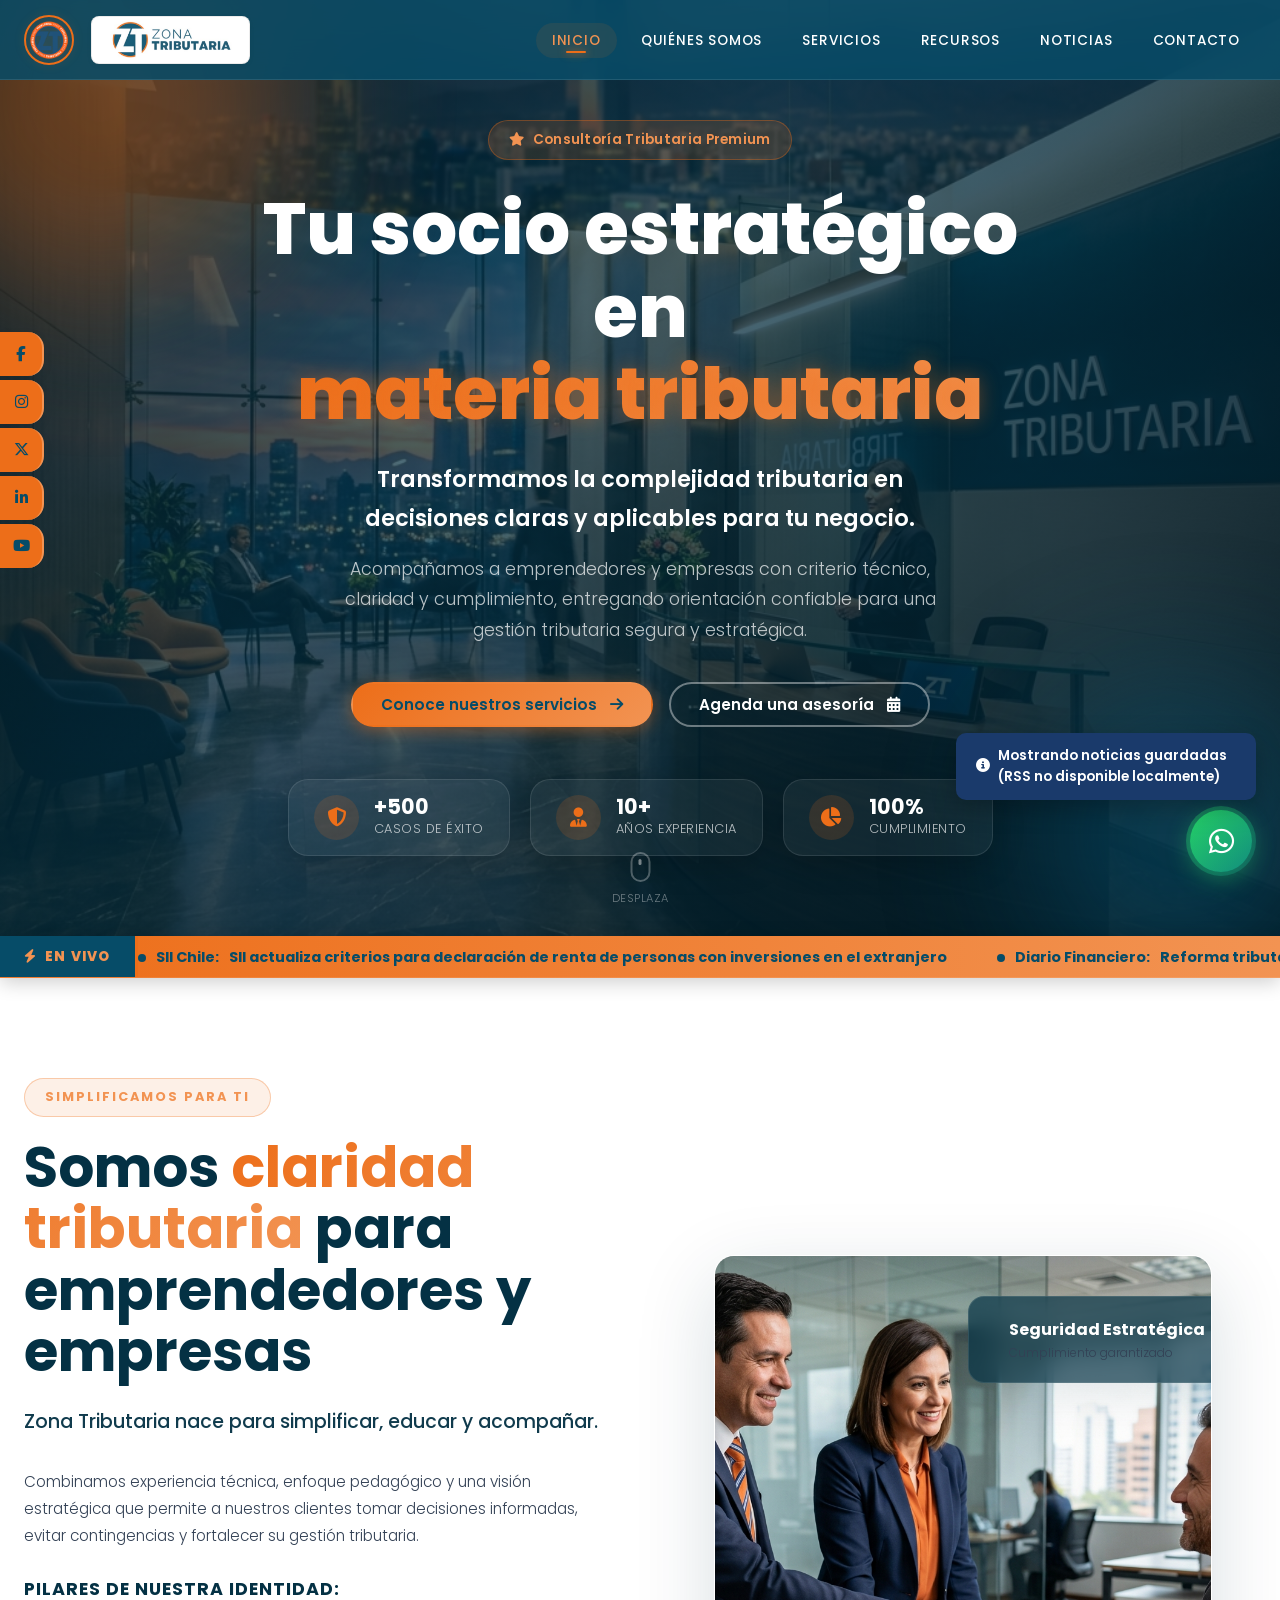
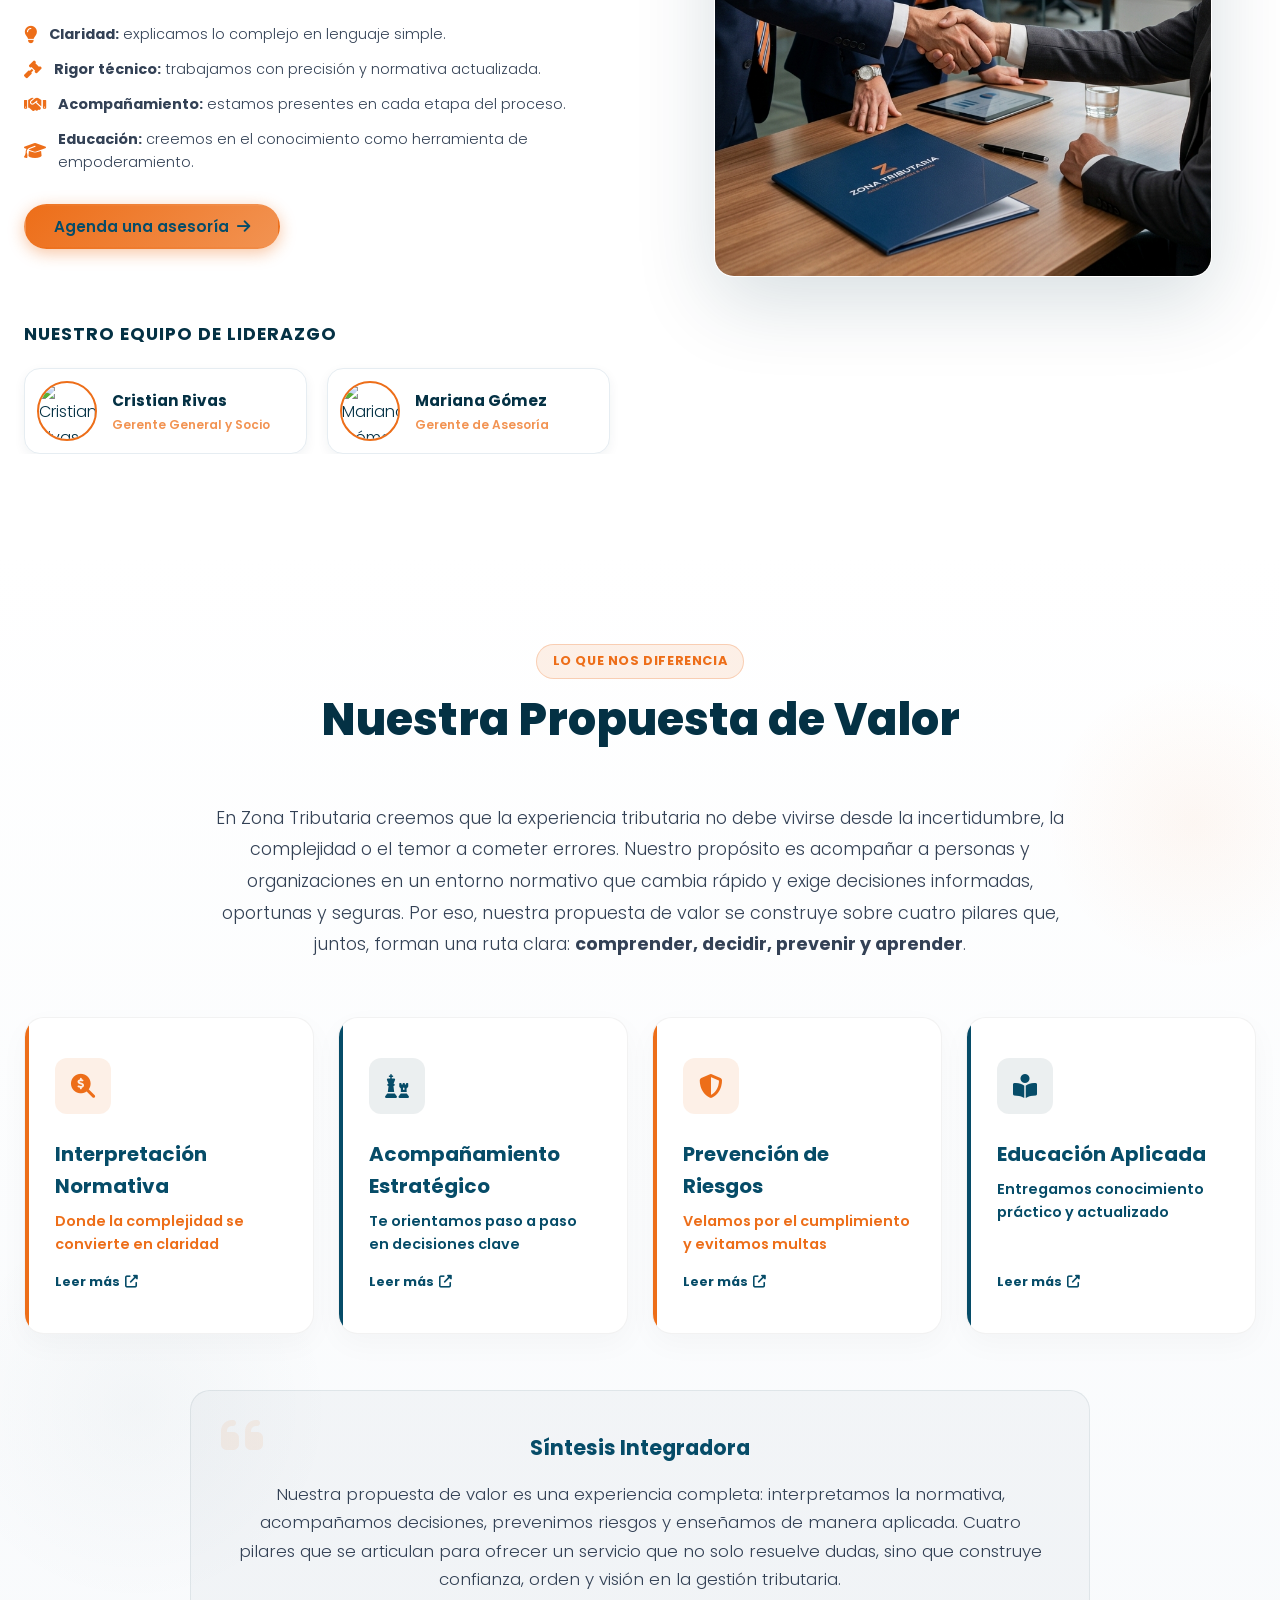
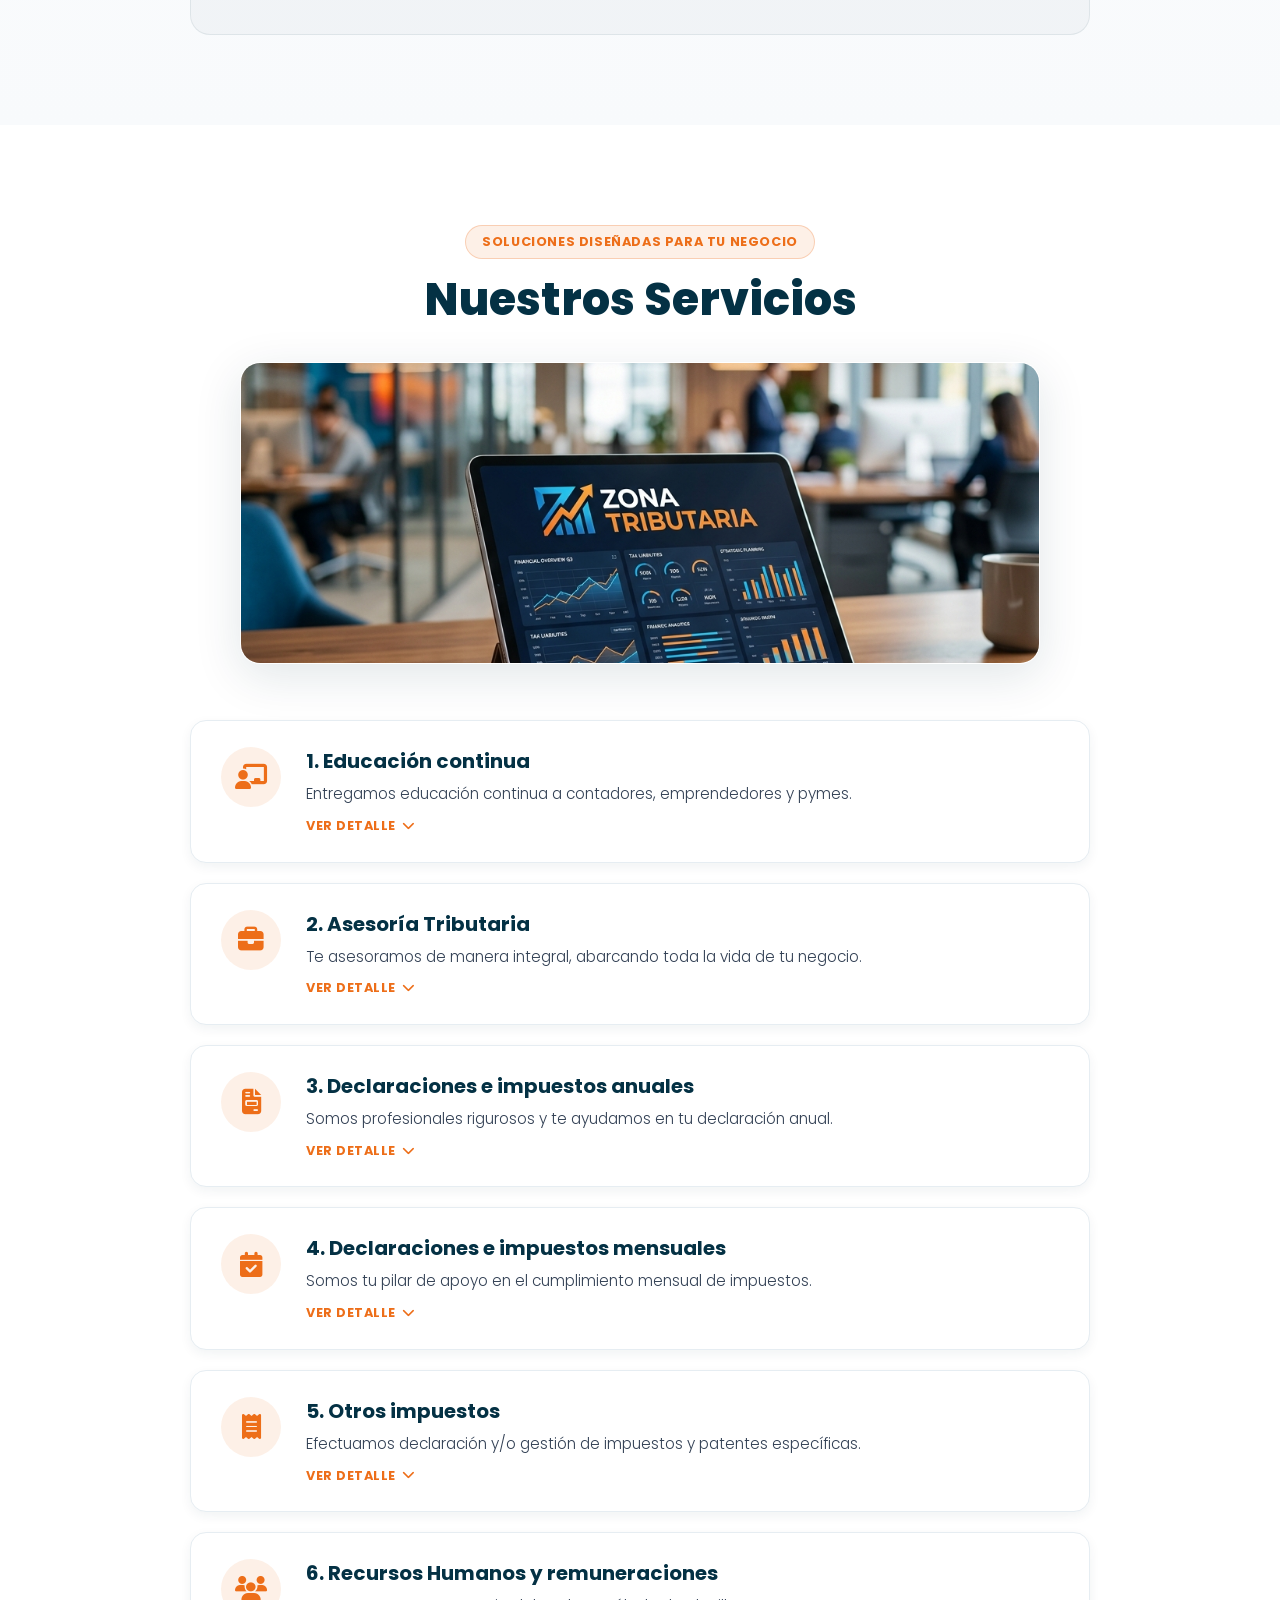
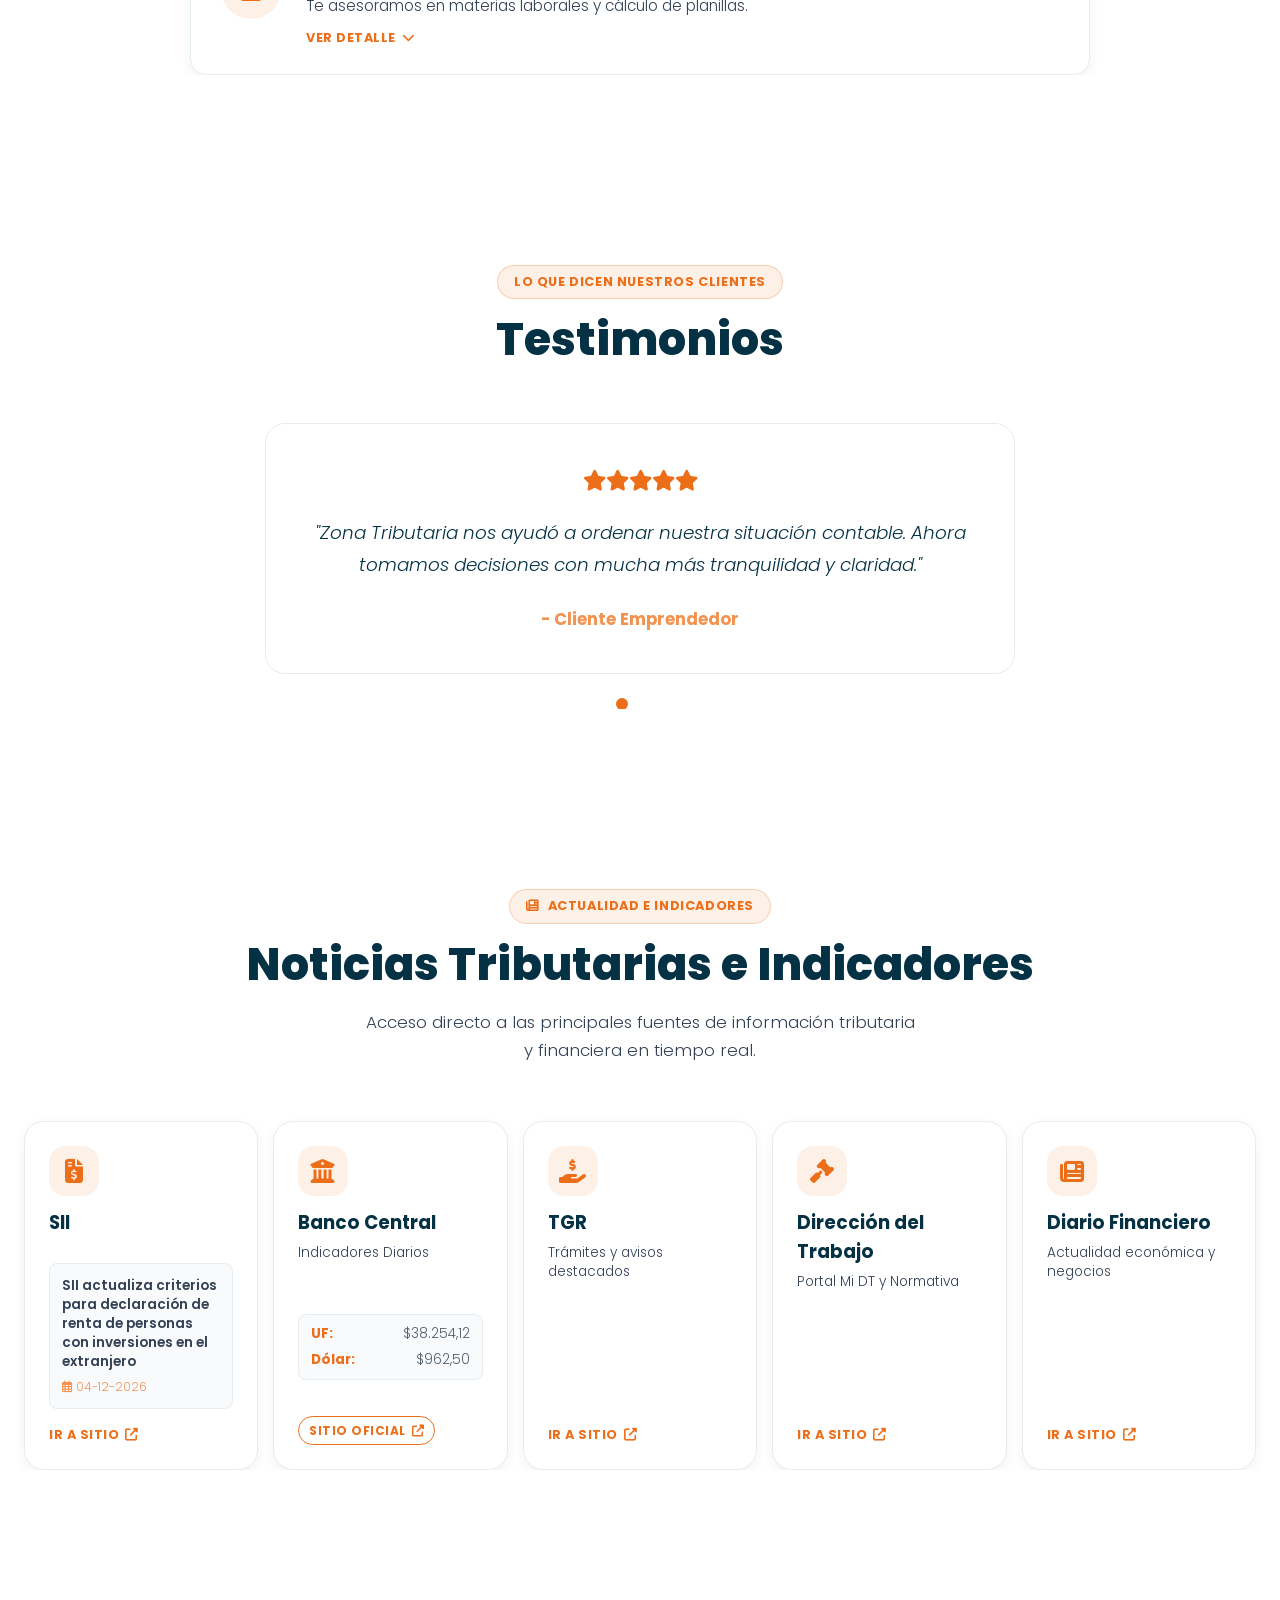
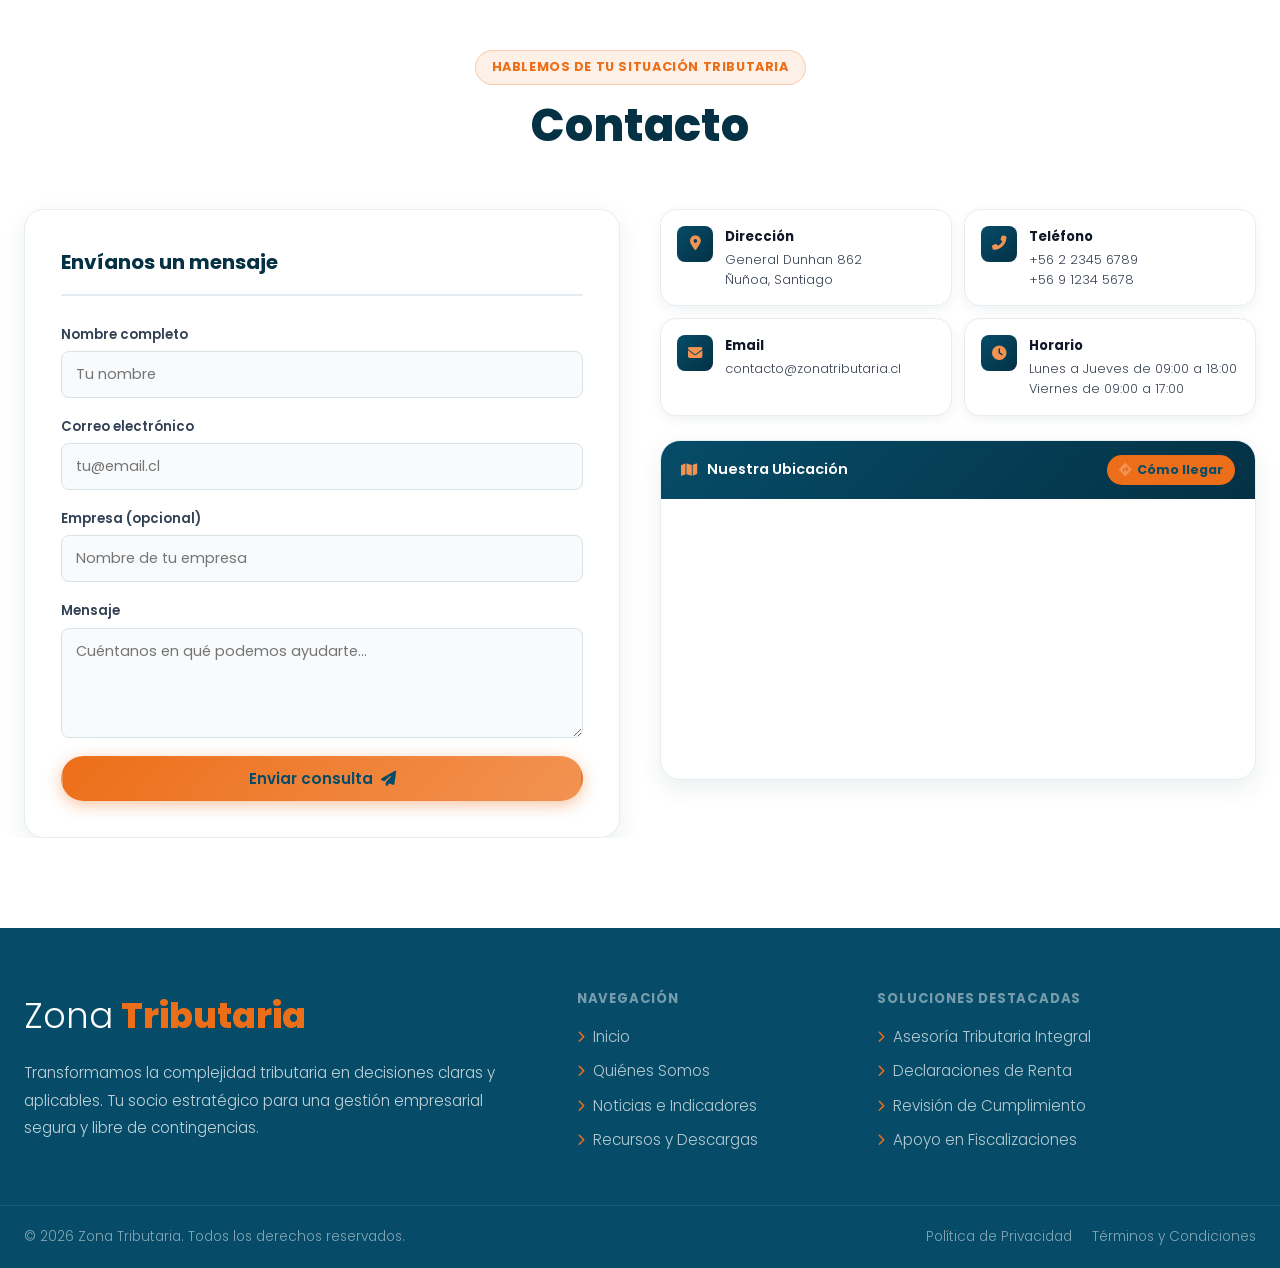
==== commit dc657e0e: "Add files via upload" ====
--- a/index.html
+++ b/index.html
@@ -482,11 +482,7 @@
           </div>
         </div>
       </div>
-      <div style="text-align: center; margin-top: 50px;">
-        <a href="#contacto" class="btn btn-outline-gold">
-          Ver detalle de cada servicio <i class="fas fa-long-arrow-alt-right"></i>
-        </a>
-      </div>
+
     </div>
   </section>
 
--- a/styles.css
+++ b/styles.css
@@ -40,7 +40,7 @@
 body {
   font-family: var(--font-primary);
   color: var(--text-primary);
-  background: var(--off-white);
+  background: var(--white);
   line-height: 1.6;
   overflow-x: hidden;
   font-weight: 300;
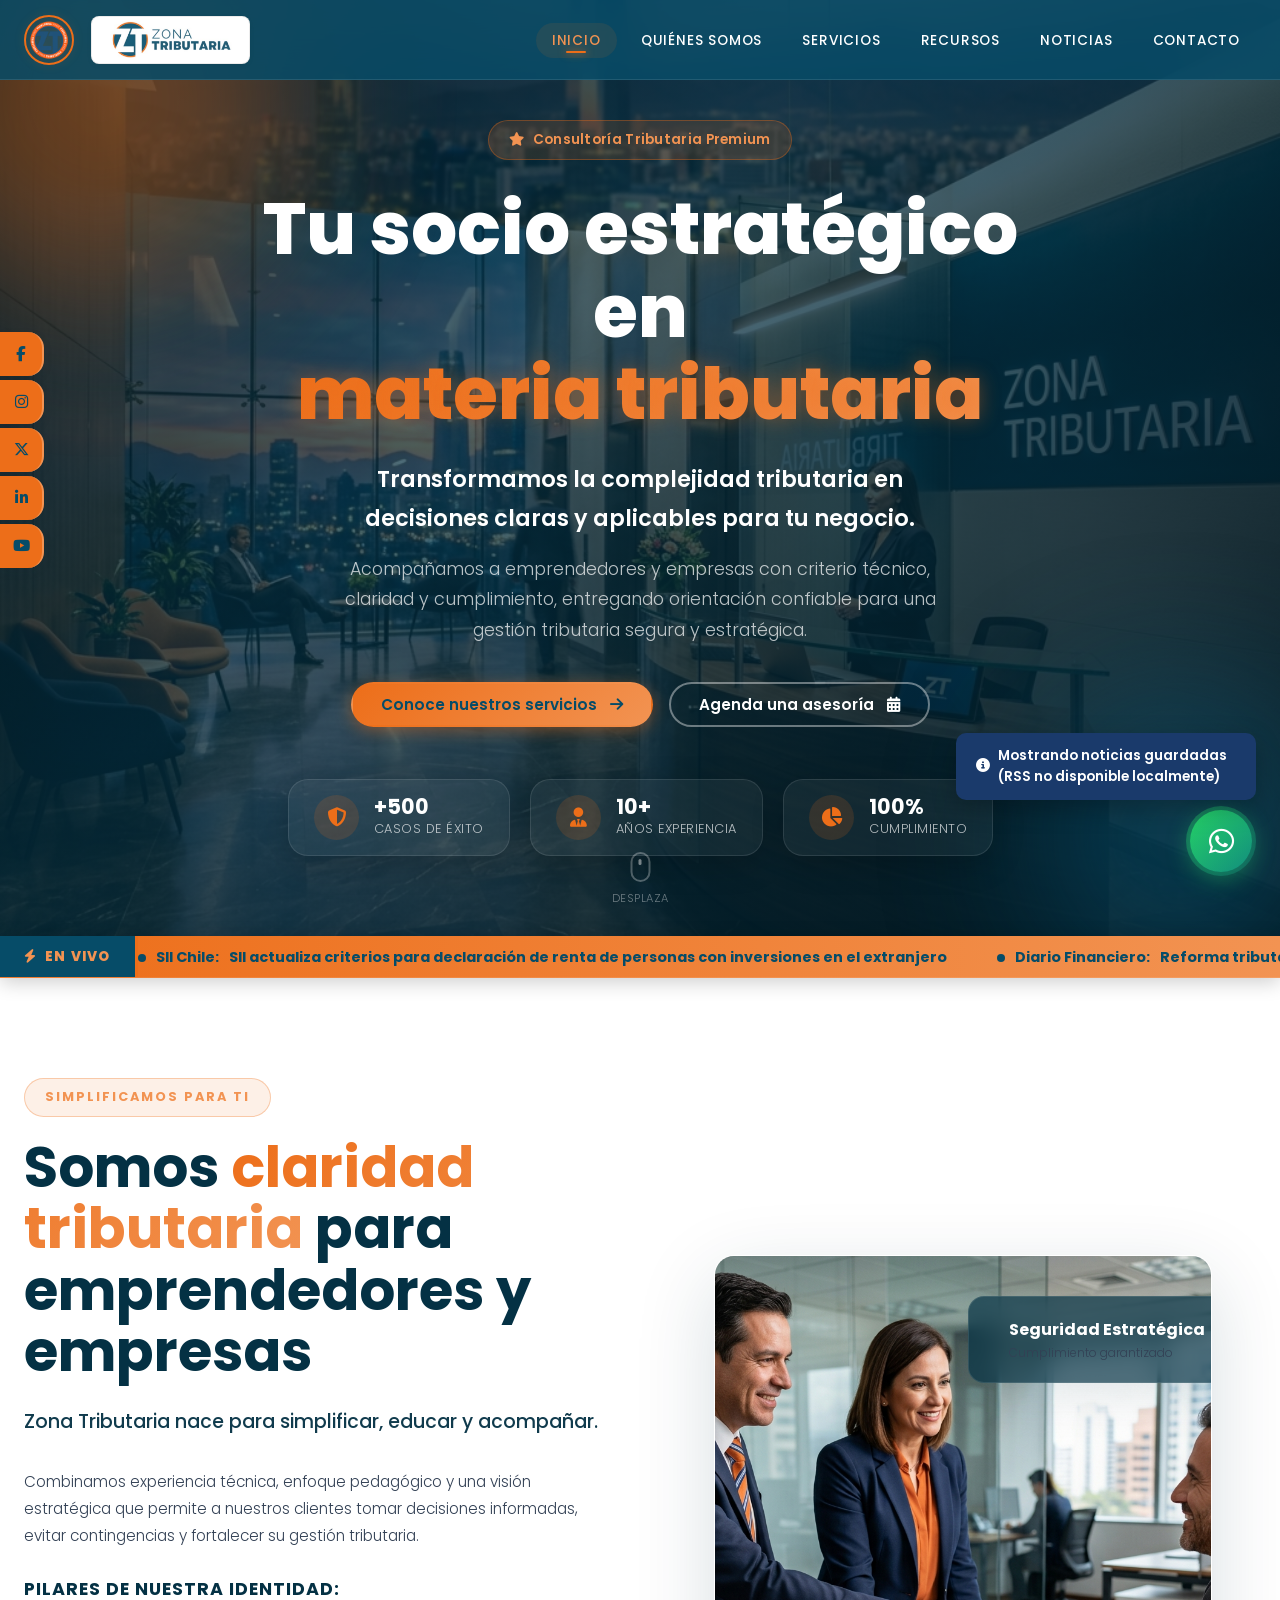
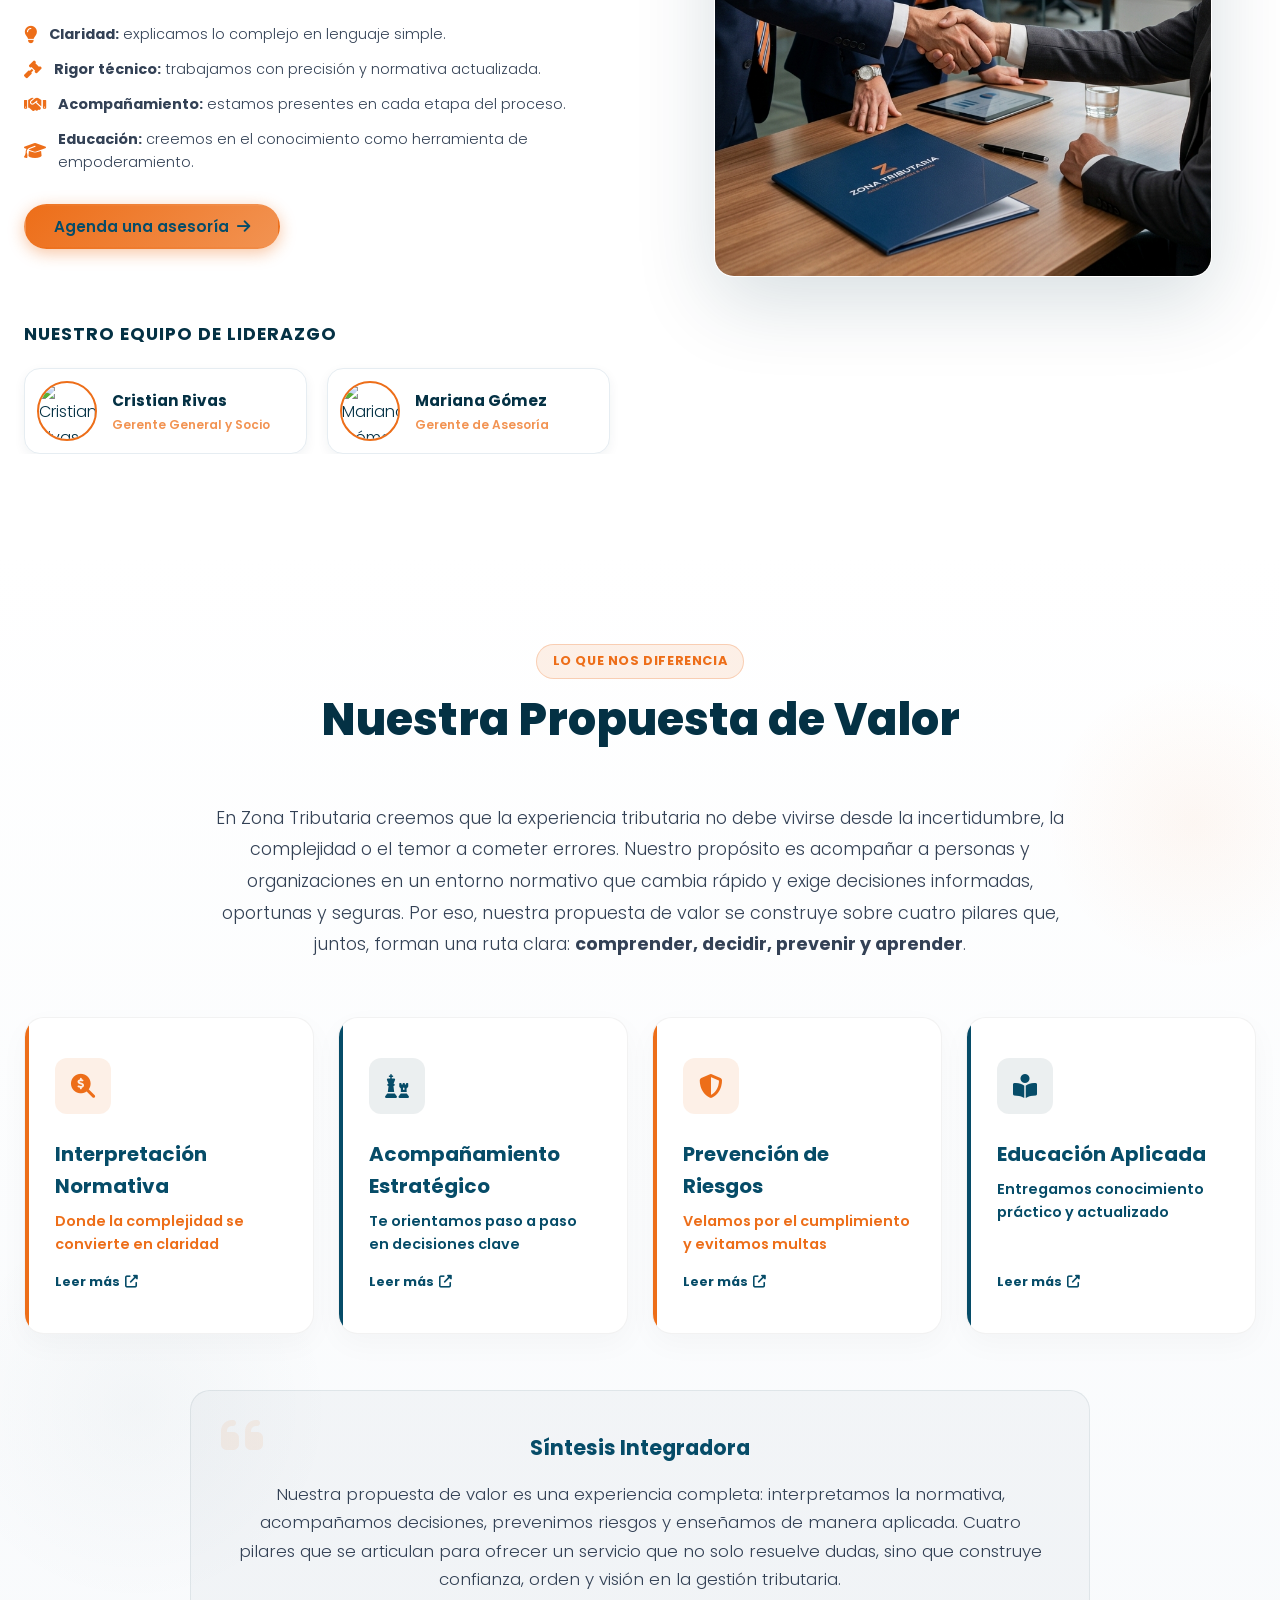
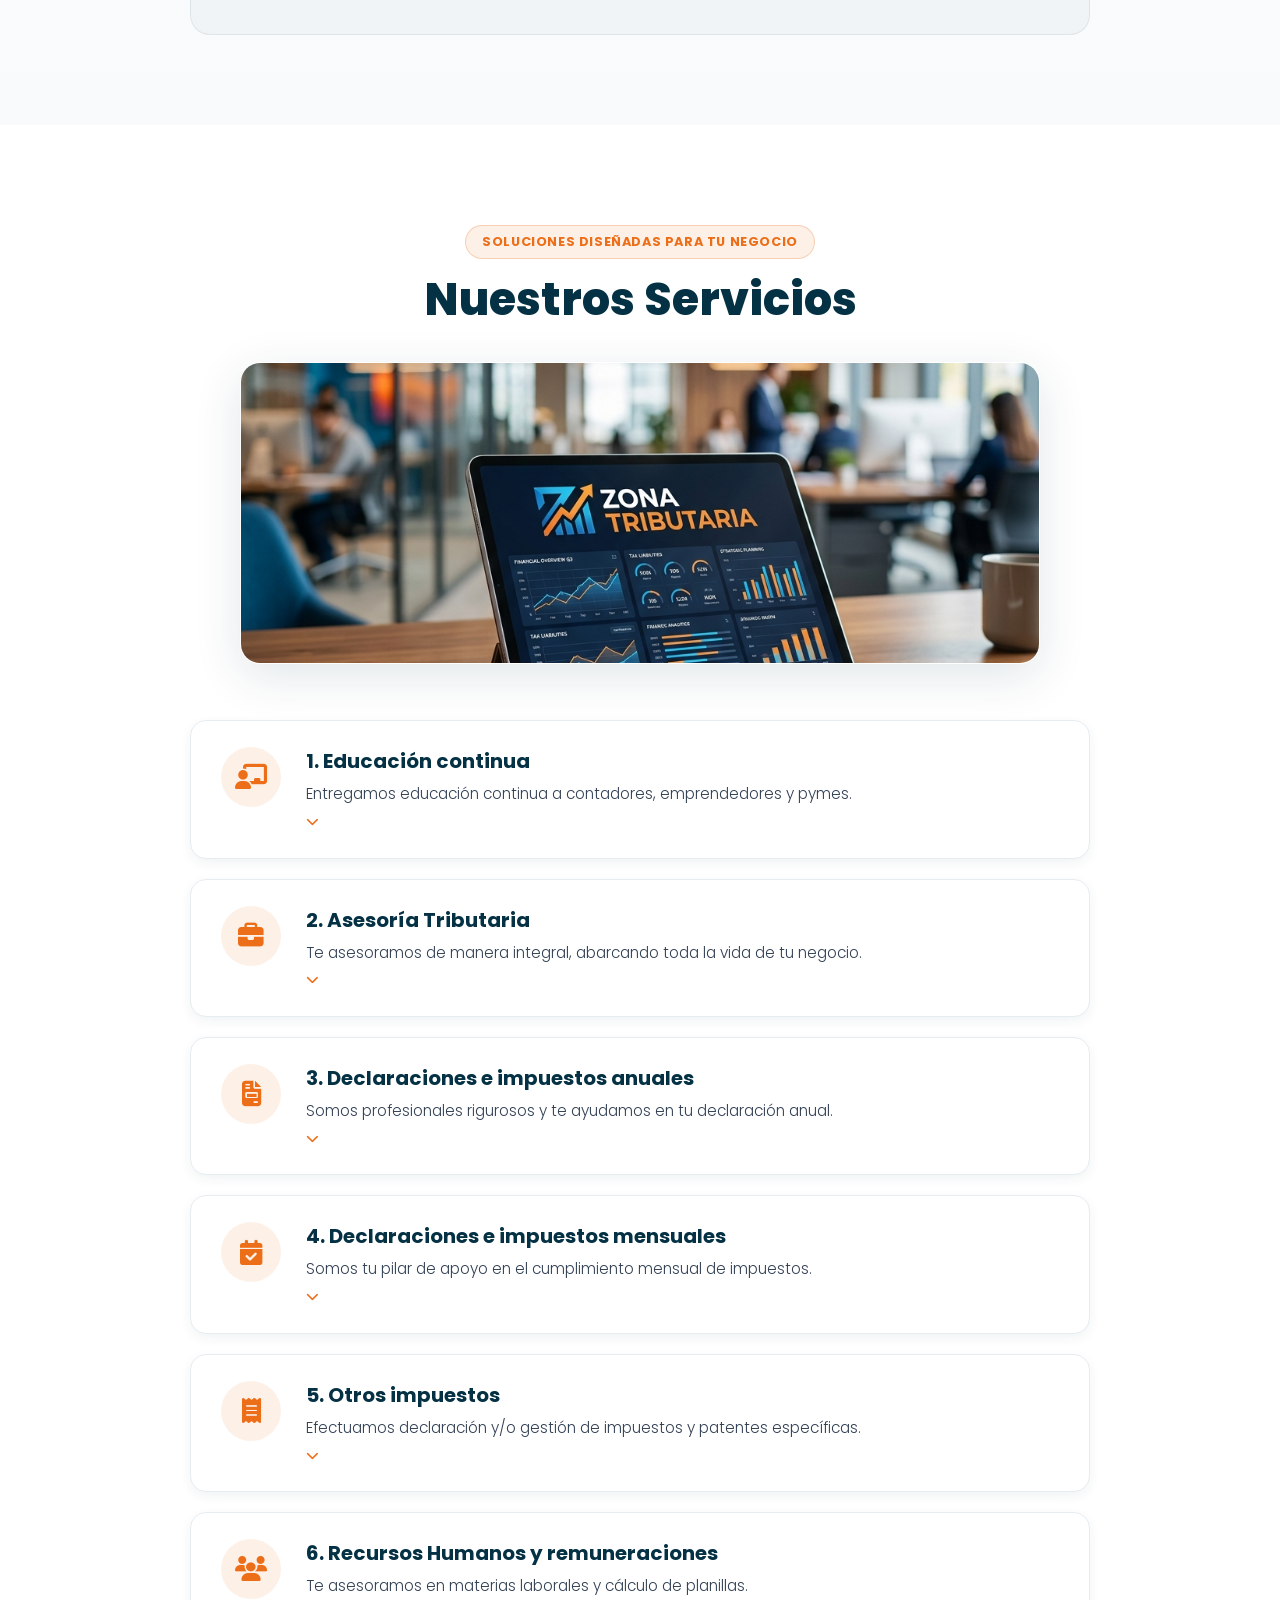
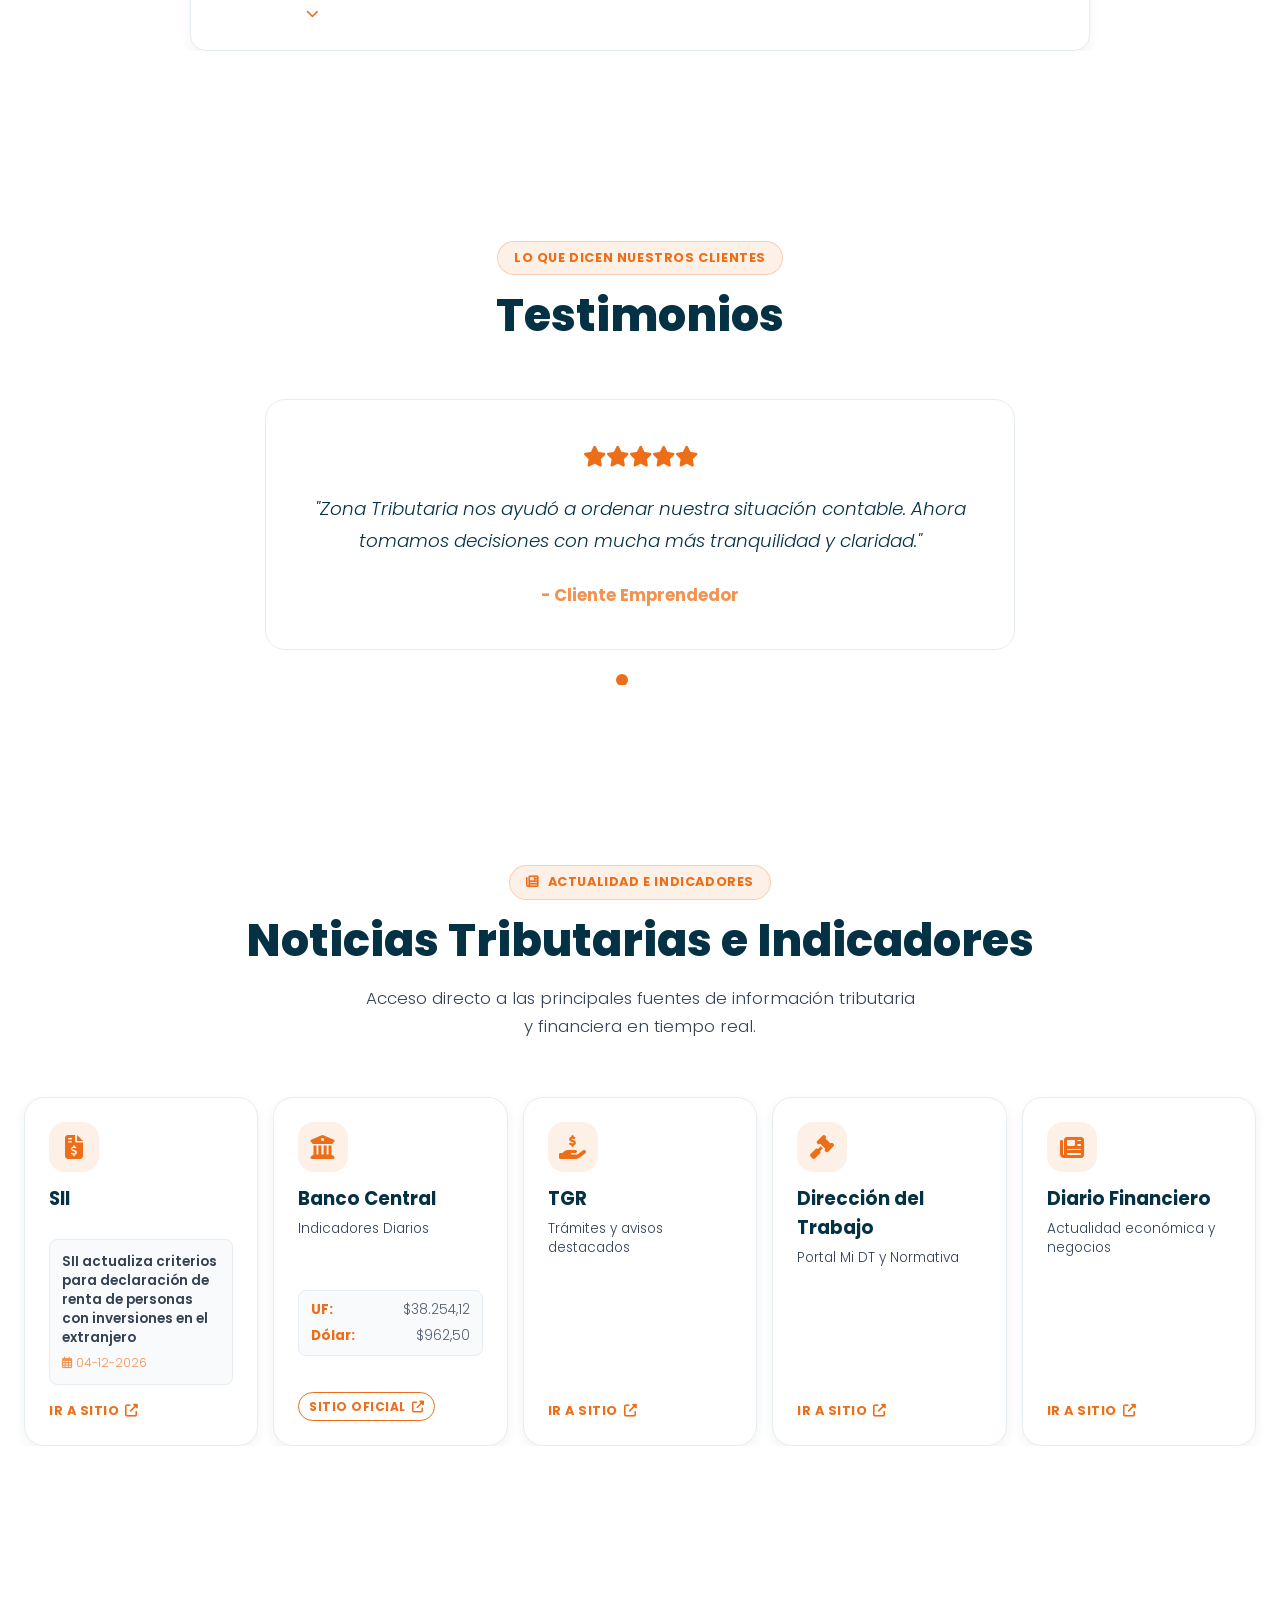
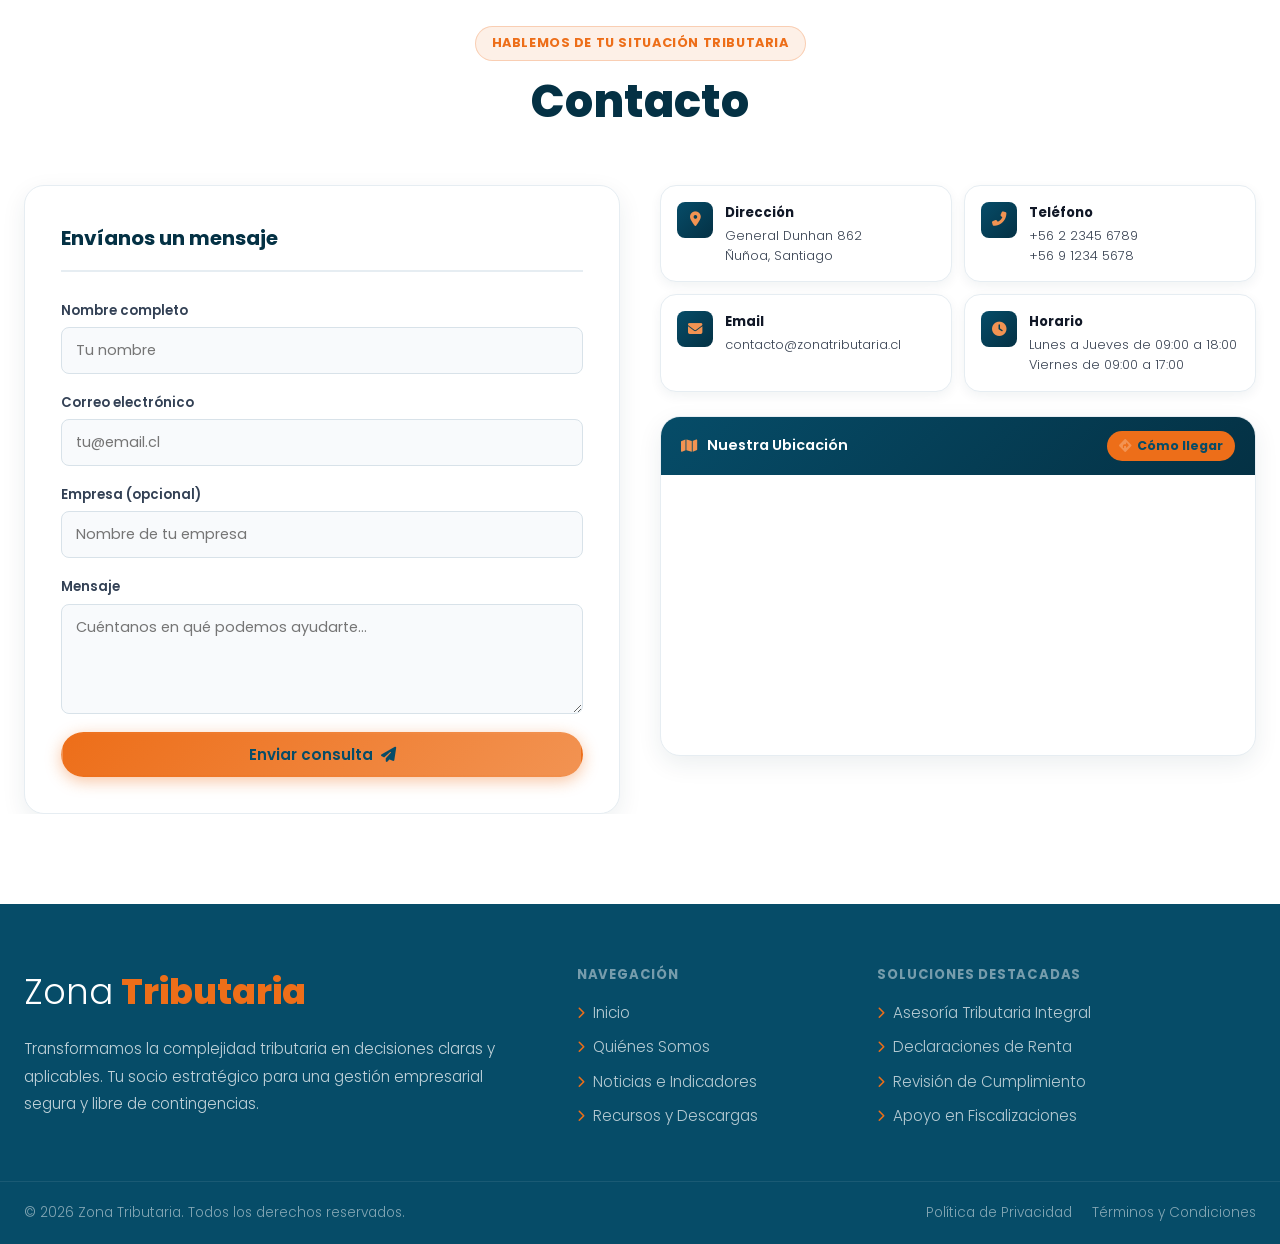
==== commit cee21904: "Add files via upload" ====
--- a/index.html
+++ b/index.html
@@ -35,7 +35,7 @@
         title="Instagram">
         <i class="fab fa-instagram"></i>
       </a>
-      <a href="https://twitter.com/zonatributaria" target="_blank" rel="noopener" class="social-link twitter"
+      <a href="https://x.com/Zona_Tributaria" target="_blank" rel="noopener" class="social-link twitter"
         title="Twitter / X">
         <i class="fab fa-x-twitter"></i>
       </a>
@@ -376,7 +376,7 @@
           <div class="service-list-content">
             <h3>1. Educación continua</h3>
             <p class="service-brief">Entregamos educación continua a contadores, emprendedores y pymes.</p>
-            <span class="service-detail-btn">Ver detalle <i class="fas fa-chevron-down"></i></span>
+            <span class="service-detail-btn"><i class="fas fa-chevron-down"></i></span>
             <div class="service-detail-expand">
               <p>Nuestras áreas de educación son:</p>
               <ul style="padding-left: 20px; margin-top: 10px; color: var(--text-secondary); font-size: 0.95rem; line-height: 1.6;">
@@ -396,7 +396,7 @@
           <div class="service-list-content">
             <h3>2. Asesoría Tributaria</h3>
             <p class="service-brief">Te asesoramos de manera integral, abarcando toda la vida de tu negocio.</p>
-            <span class="service-detail-btn">Ver detalle <i class="fas fa-chevron-down"></i></span>
+            <span class="service-detail-btn"><i class="fas fa-chevron-down"></i></span>
             <div class="service-detail-expand">
               <p>Desde la constitución de tu empresa y hasta la disolución. Nuestros servicios comprenden:</p>
               <ul style="padding-left: 20px; margin-top: 10px; color: var(--text-secondary); font-size: 0.95rem; line-height: 1.6;">
@@ -419,7 +419,7 @@
           <div class="service-list-content">
             <h3>3. Declaraciones e impuestos anuales</h3>
             <p class="service-brief">Somos profesionales rigurosos y te ayudamos en tu declaración anual.</p>
-            <span class="service-detail-btn">Ver detalle <i class="fas fa-chevron-down"></i></span>
+            <span class="service-detail-btn"><i class="fas fa-chevron-down"></i></span>
             <div class="service-detail-expand">
               <p>Nuestros servicios en este ámbito incluyen:</p>
               <ul style="padding-left: 20px; margin-top: 10px; color: var(--text-secondary); font-size: 0.95rem; line-height: 1.6;">
@@ -438,7 +438,7 @@
           <div class="service-list-content">
             <h3>4. Declaraciones e impuestos mensuales</h3>
             <p class="service-brief">Somos tu pilar de apoyo en el cumplimiento mensual de impuestos.</p>
-            <span class="service-detail-btn">Ver detalle <i class="fas fa-chevron-down"></i></span>
+            <span class="service-detail-btn"><i class="fas fa-chevron-down"></i></span>
             <div class="service-detail-expand">
               <p>Nos encargamos de las siguientes declaraciones:</p>
               <ul style="padding-left: 20px; margin-top: 10px; color: var(--text-secondary); font-size: 0.95rem; line-height: 1.6;">
@@ -454,7 +454,7 @@
           <div class="service-list-content">
             <h3>5. Otros impuestos</h3>
             <p class="service-brief">Efectuamos declaración y/o gestión de impuestos y patentes específicas.</p>
-            <span class="service-detail-btn">Ver detalle <i class="fas fa-chevron-down"></i></span>
+            <span class="service-detail-btn"><i class="fas fa-chevron-down"></i></span>
             <div class="service-detail-expand">
               <p>Abarcamos impuestos adicionales tales como:</p>
               <ul style="padding-left: 20px; margin-top: 10px; color: var(--text-secondary); font-size: 0.95rem; line-height: 1.6;">
@@ -471,7 +471,7 @@
           <div class="service-list-content">
             <h3>6. Recursos Humanos y remuneraciones</h3>
             <p class="service-brief">Te asesoramos en materias laborales y cálculo de planillas.</p>
-            <span class="service-detail-btn">Ver detalle <i class="fas fa-chevron-down"></i></span>
+            <span class="service-detail-btn"><i class="fas fa-chevron-down"></i></span>
             <div class="service-detail-expand">
               <p>Te asesoramos en las siguientes materias:</p>
               <ul style="padding-left: 20px; margin-top: 10px; color: var(--text-secondary); font-size: 0.95rem; line-height: 1.6;">
@@ -574,7 +574,7 @@
         </div>
 
         <!-- 3. TGR -->
-        <a href="https://www.tgr.cl/destacados/" target="_blank" rel="noopener" class="indicator-card">
+        <a href="https://tgr.gob.cl/" target="_blank" rel="noopener" class="indicator-card">
           <div class="indicator-top">
             <div class="indicator-icon-wrap"><i class="fas fa-hand-holding-usd"></i></div>
             <div class="indicator-info">
@@ -748,8 +748,8 @@
         <div class="footer-bottom-flex">
           <p>&copy; 2026 Zona Tributaria. Todos los derechos reservados.</p>
           <div class="footer-bottom-links">
-            <a href="#">Política de Privacidad</a>
-            <a href="#">Términos y Condiciones</a>
+            <a href="politica-privacidad.html">Política de Privacidad</a>
+            <a href="terminos-condiciones.html">Términos y Condiciones</a>
           </div>
         </div>
       </div>
--- a/styles.css
+++ b/styles.css
@@ -2174,7 +2174,7 @@
   max-height: 30px;
   overflow: hidden;
 }
-.service-list-item:hover .service-detail-btn {
+.service-list-item.expanded .service-detail-btn {
   opacity: 0;
   max-height: 0;
   margin-top: 0;
@@ -2195,8 +2195,8 @@
   padding-top: 12px;
   margin-top: 0;
 }
-.service-list-item:hover .service-detail-expand {
-  max-height: 250px;
+.service-list-item.expanded .service-detail-expand {
+  max-height: 1000px;
   opacity: 1;
   margin-top: 12px;
 }
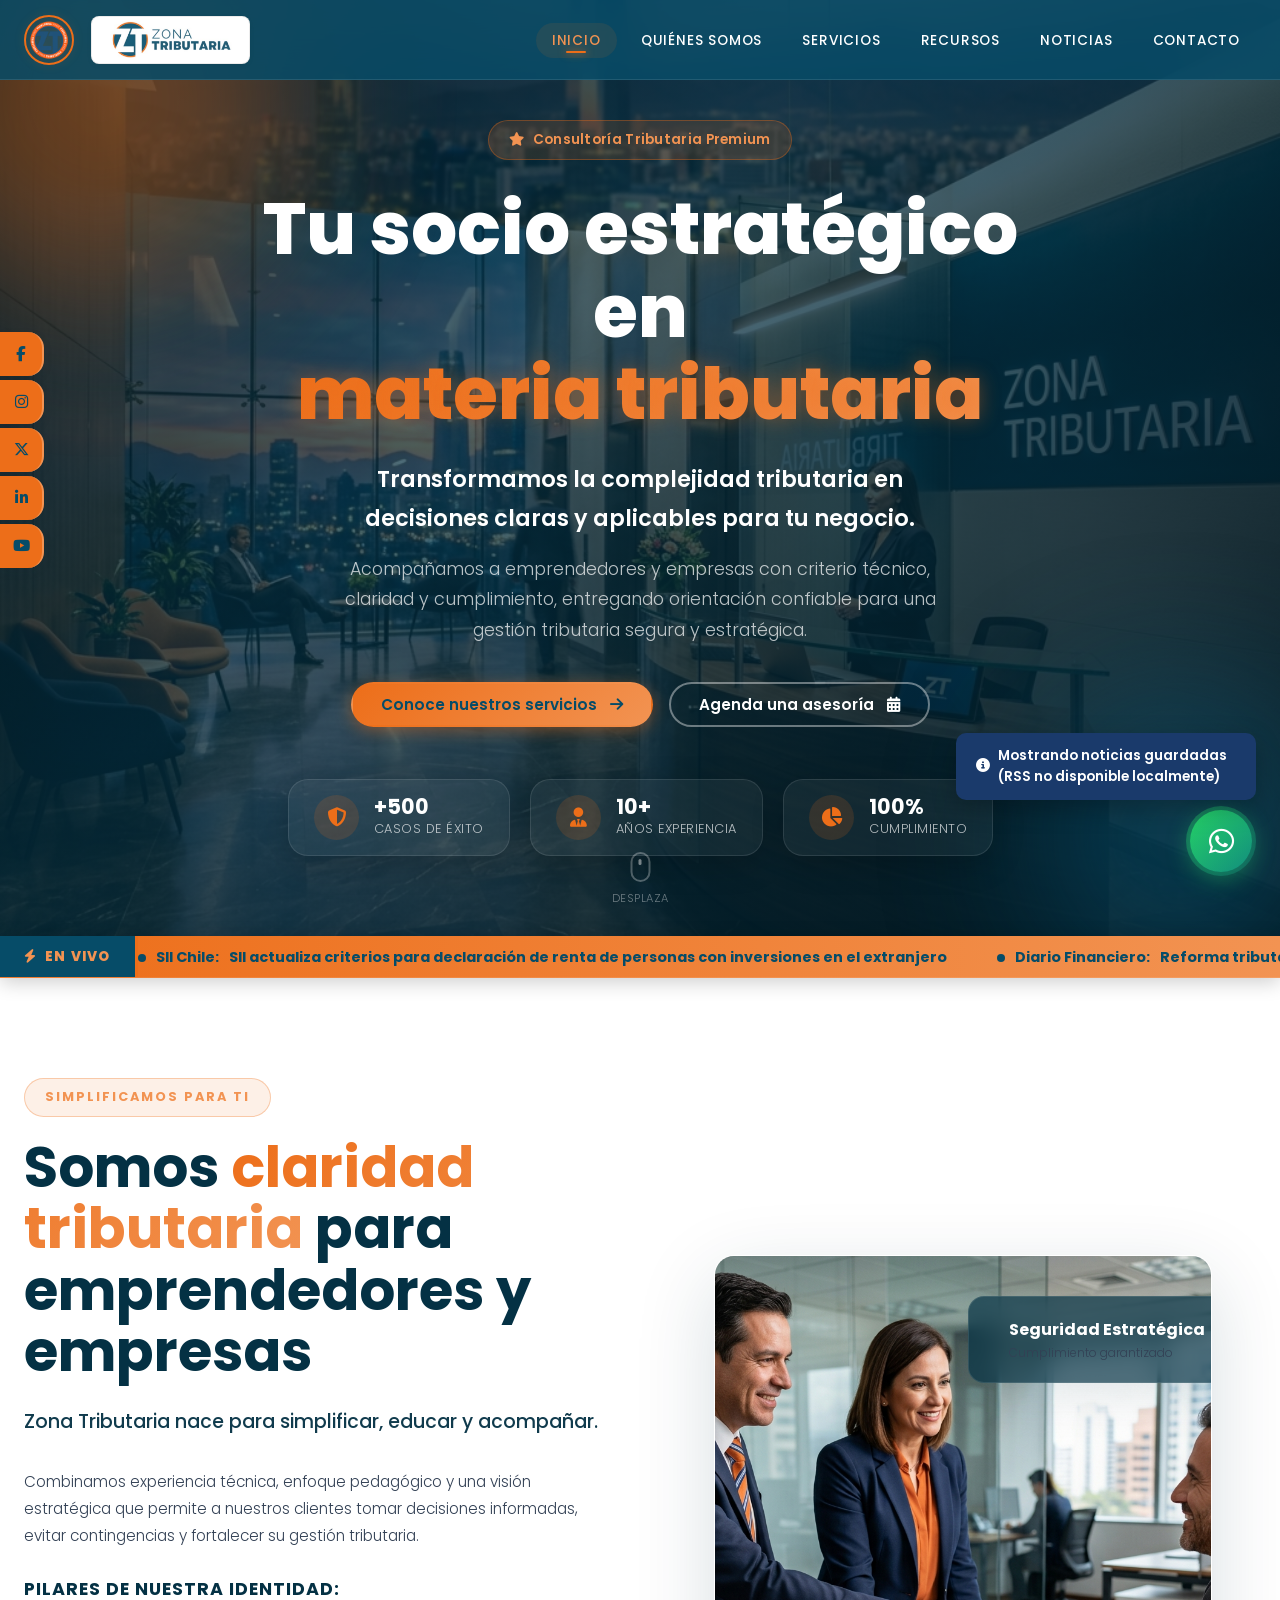
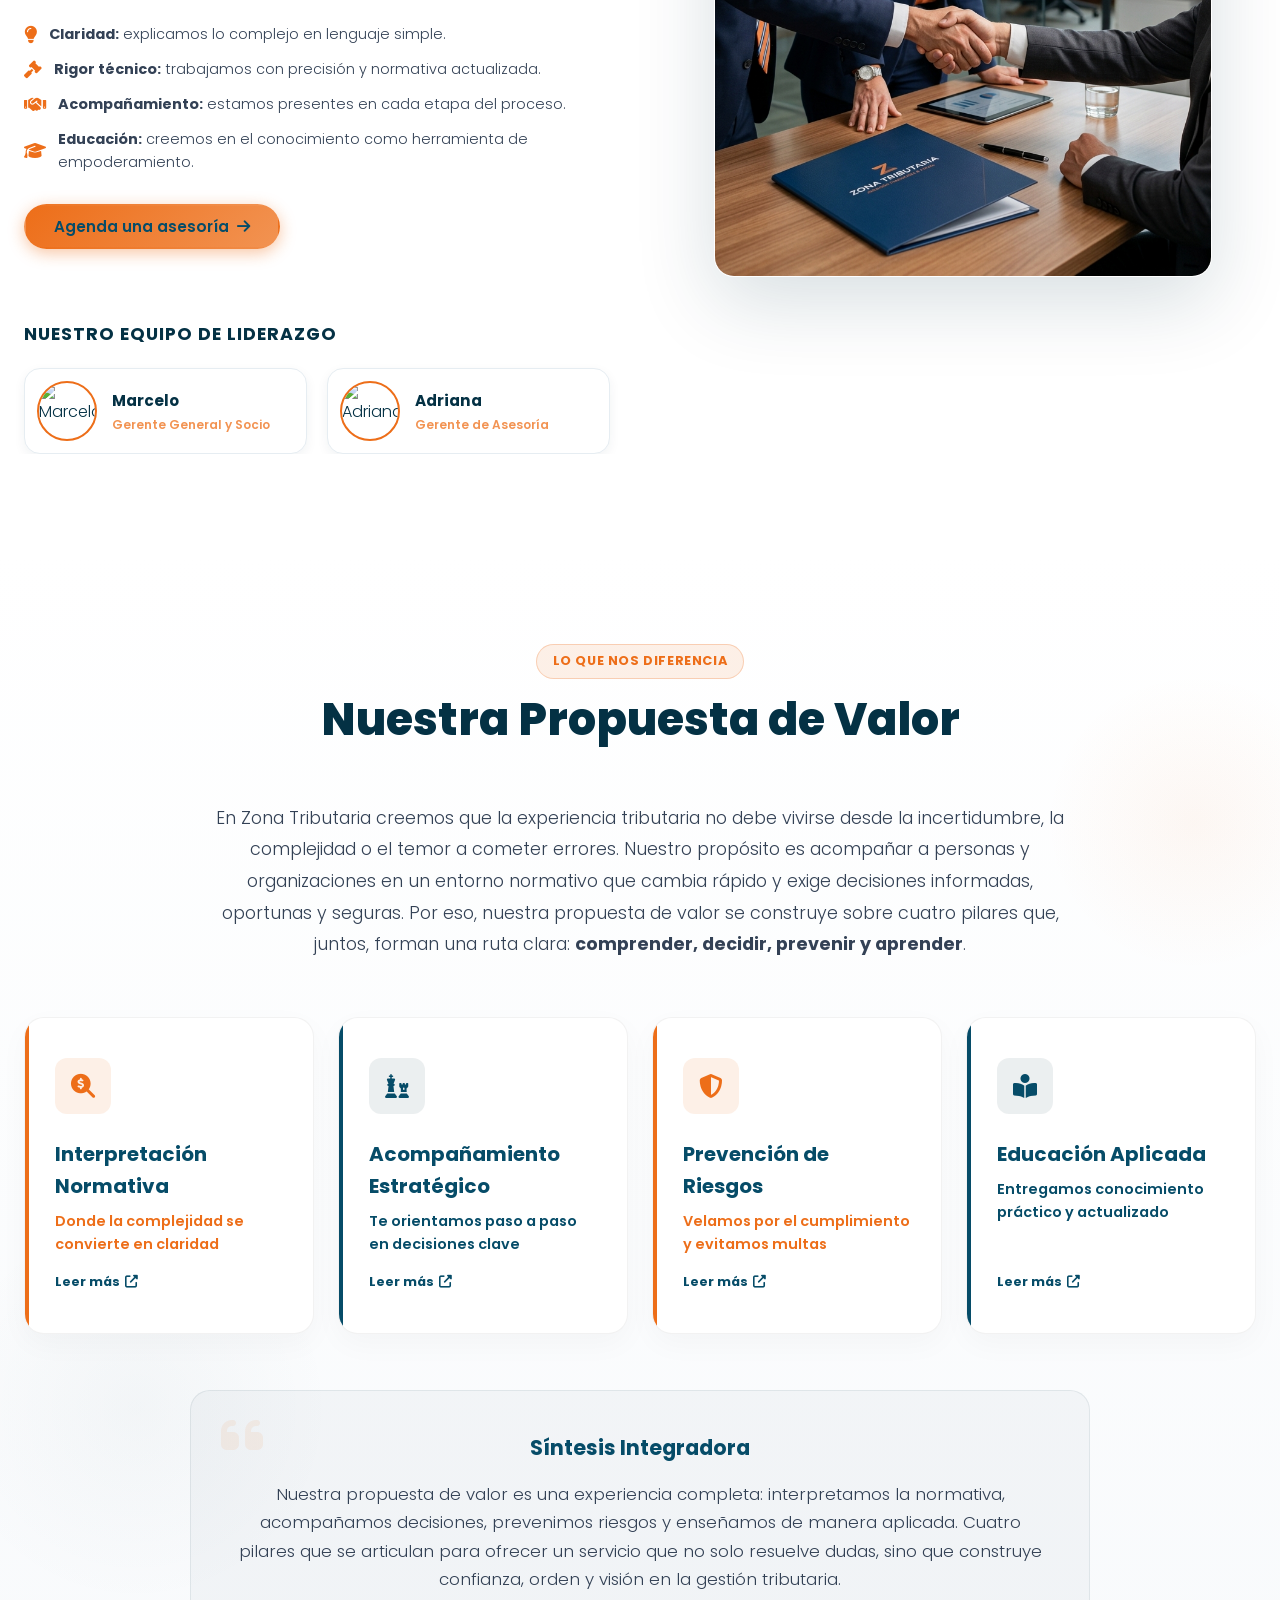
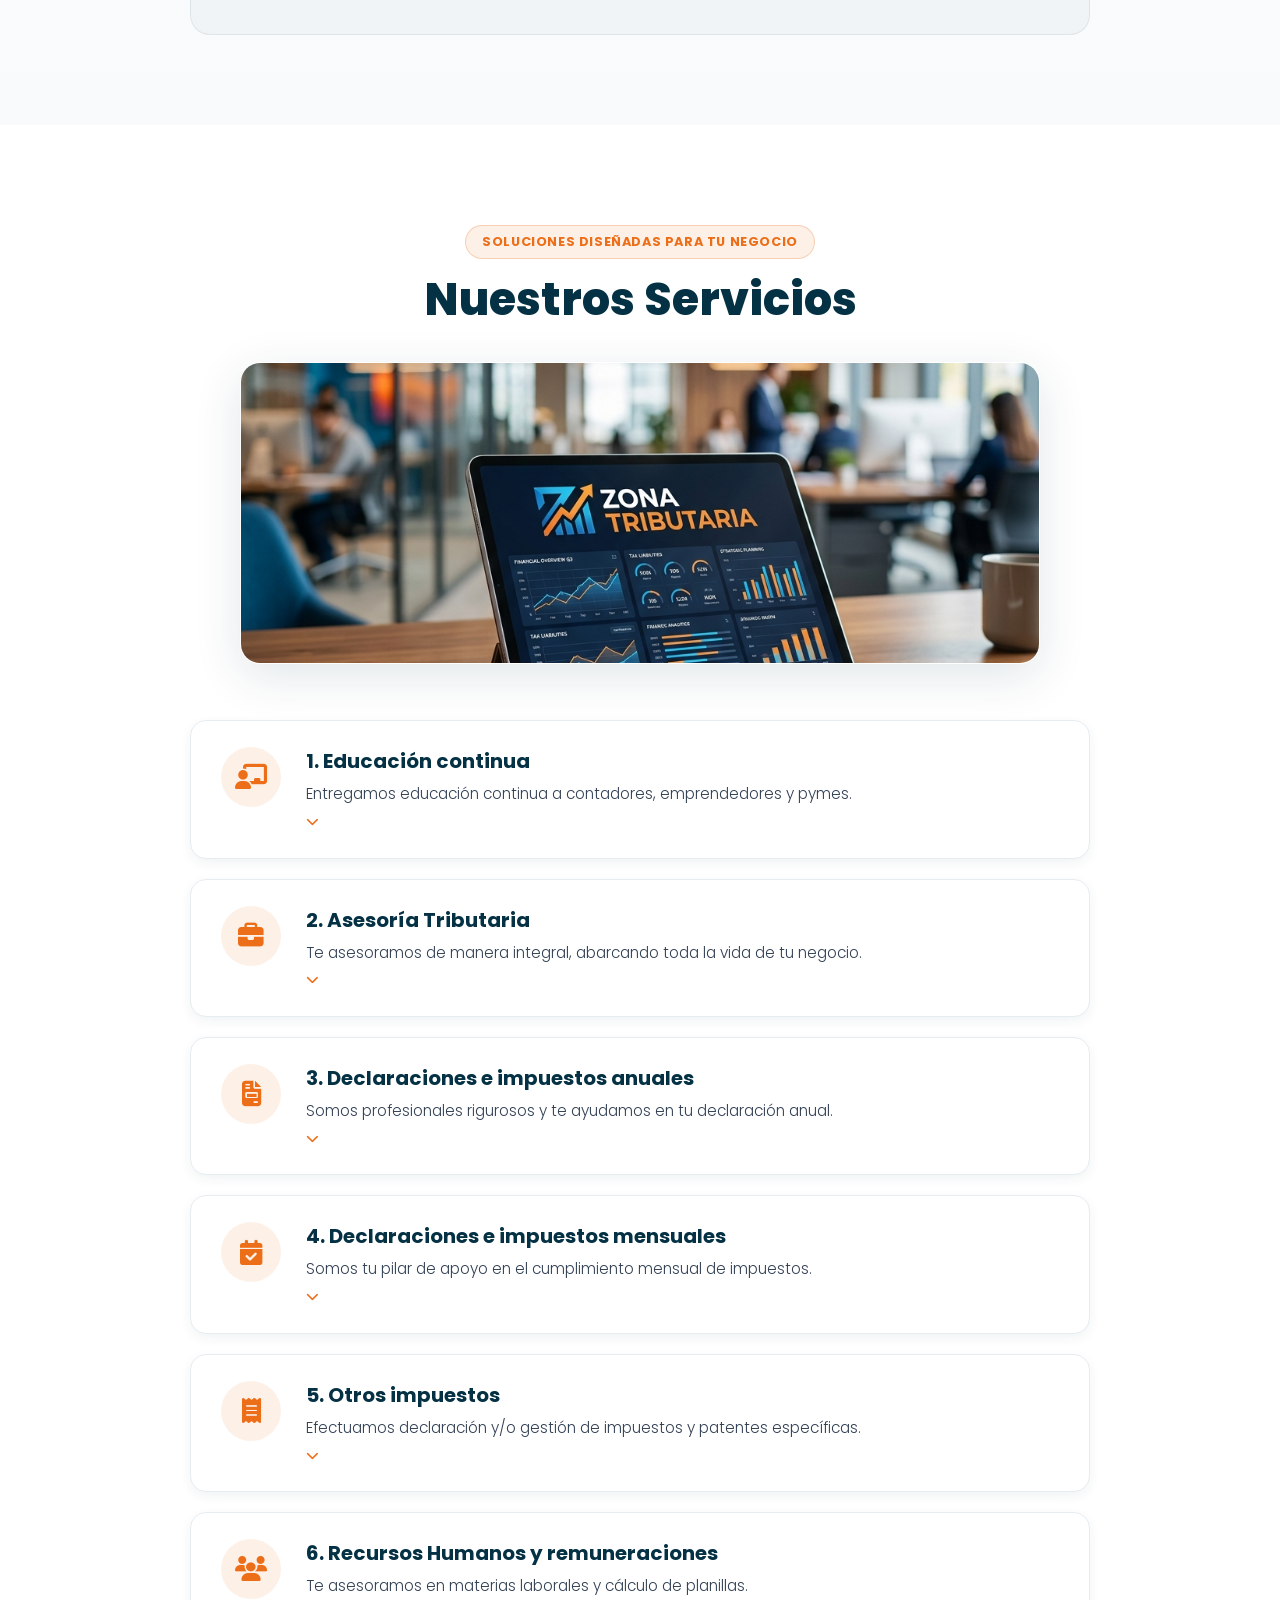
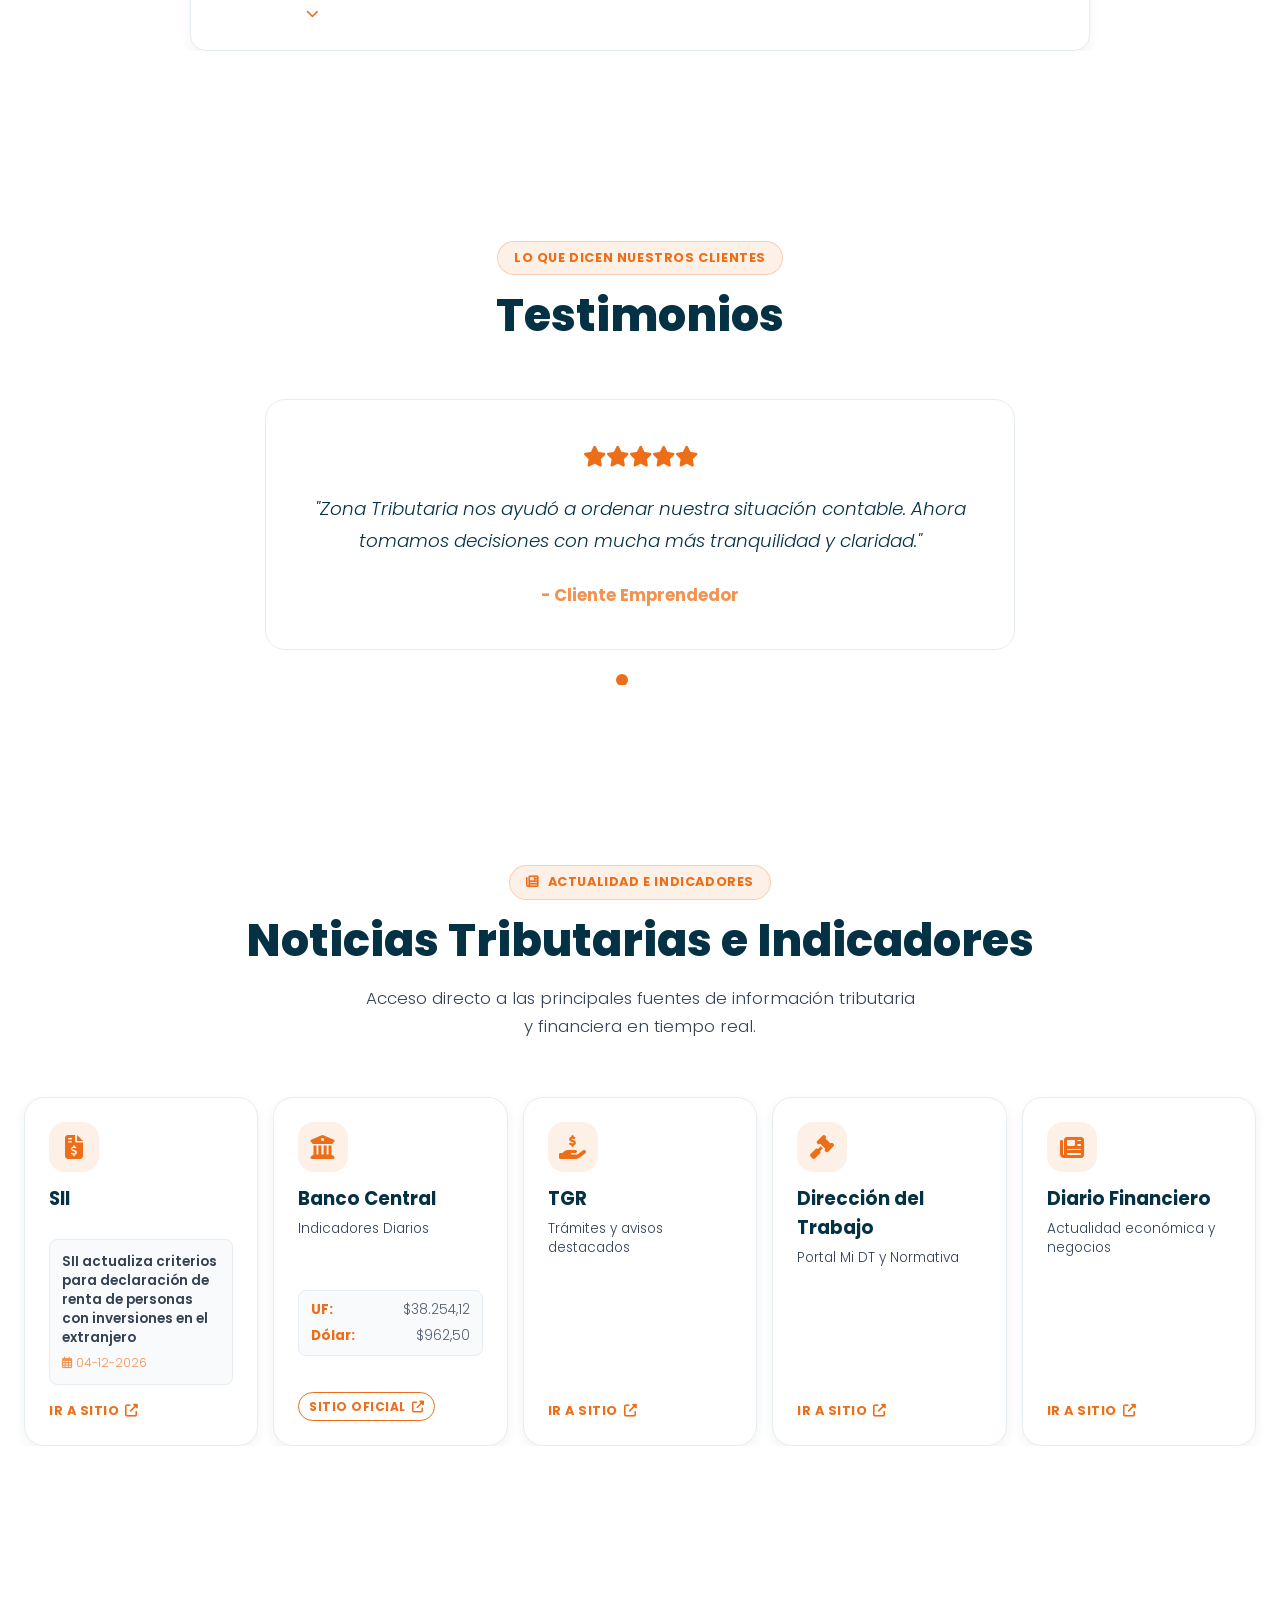
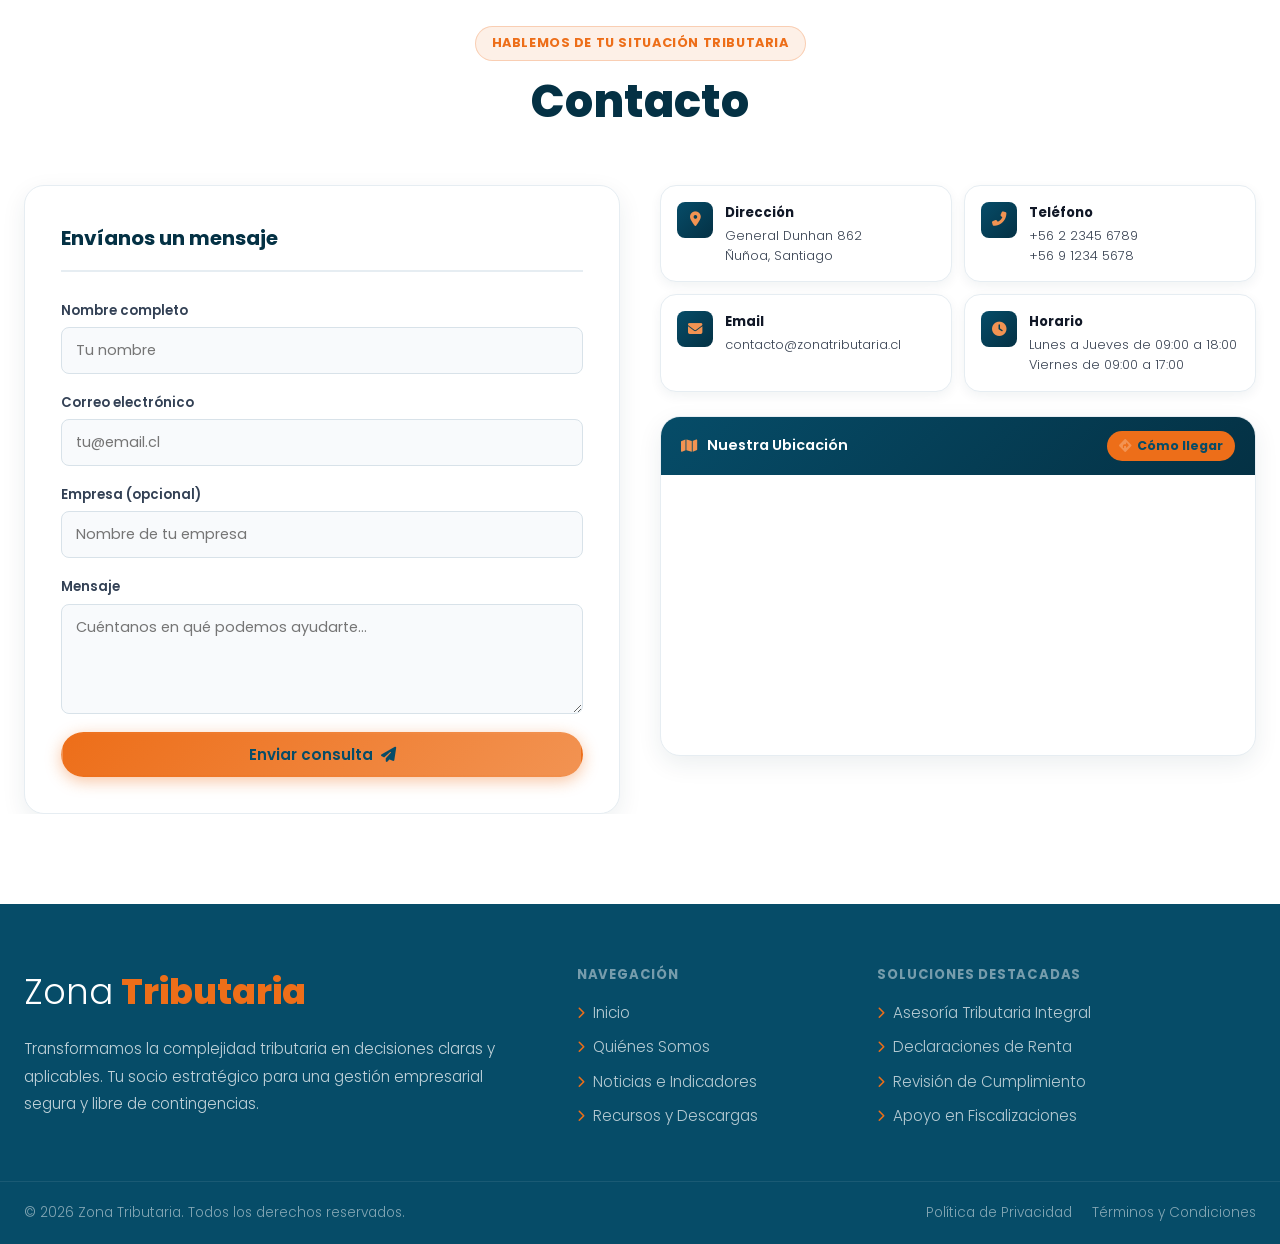
==== commit 167ffd43: "Add files via upload" ====
--- a/index.html
+++ b/index.html
@@ -211,20 +211,20 @@
               <!-- Gerente 1 -->
               <div class="team-member-card" onclick="openBioModal('gerente1')" style="cursor: pointer;">
                 <div class="member-img-wrap">
-                  <img src="https://images.unsplash.com/photo-1560250097-0b93528c311a?q=80&w=256&auto=format&fit=crop" alt="Cristian Rivas" class="member-img-placeholder">
+                  <img src="https://images.unsplash.com/photo-1560250097-0b93528c311a?q=80&w=256&auto=format&fit=crop" alt="Marcelo" class="member-img-placeholder">
                 </div>
                 <div class="member-info">
-                  <h4>Cristian Rivas</h4>
+                  <h4>Marcelo</h4>
                   <p>Gerente General y Socio</p>
                 </div>
               </div>
               <!-- Gerente 2 -->
               <div class="team-member-card" onclick="openBioModal('gerente2')" style="cursor: pointer;">
                 <div class="member-img-wrap">
-                  <img src="https://images.unsplash.com/photo-1573496359142-b8d87734a5a2?q=80&w=256&auto=format&fit=crop" alt="Mariana Gómez" class="member-img-placeholder">
+                  <img src="https://images.unsplash.com/photo-1573496359142-b8d87734a5a2?q=80&w=256&auto=format&fit=crop" alt="Adriana" class="member-img-placeholder">
                 </div>
                 <div class="member-info">
-                  <h4>Mariana Gómez</h4>
+                  <h4>Adriana</h4>
                   <p>Gerente de Asesoría</p>
                 </div>
               </div>
@@ -839,9 +839,9 @@
     <div class="bio-modal-content">
       <span class="bio-modal-close" onclick="closeBioModal('gerente1')">&times;</span>
       <div class="bio-modal-header">
-        <img src="https://images.unsplash.com/photo-1560250097-0b93528c311a?q=80&w=256&auto=format&fit=crop" alt="Cristian Rivas">
+        <img src="https://images.unsplash.com/photo-1560250097-0b93528c311a?q=80&w=256&auto=format&fit=crop" alt="Marcelo">
         <div>
-          <h3>Cristian Rivas</h3>
+          <h3>Marcelo</h3>
           <p>Gerente General y Socio</p>
         </div>
       </div>
@@ -857,9 +857,9 @@
     <div class="bio-modal-content">
       <span class="bio-modal-close" onclick="closeBioModal('gerente2')">&times;</span>
       <div class="bio-modal-header">
-        <img src="https://images.unsplash.com/photo-1573496359142-b8d87734a5a2?q=80&w=256&auto=format&fit=crop" alt="Mariana Gómez">
+        <img src="https://images.unsplash.com/photo-1573496359142-b8d87734a5a2?q=80&w=256&auto=format&fit=crop" alt="Adriana">
         <div>
-          <h3>Mariana Gómez</h3>
+          <h3>Adriana</h3>
           <p>Gerente de Asesoría</p>
         </div>
       </div>
